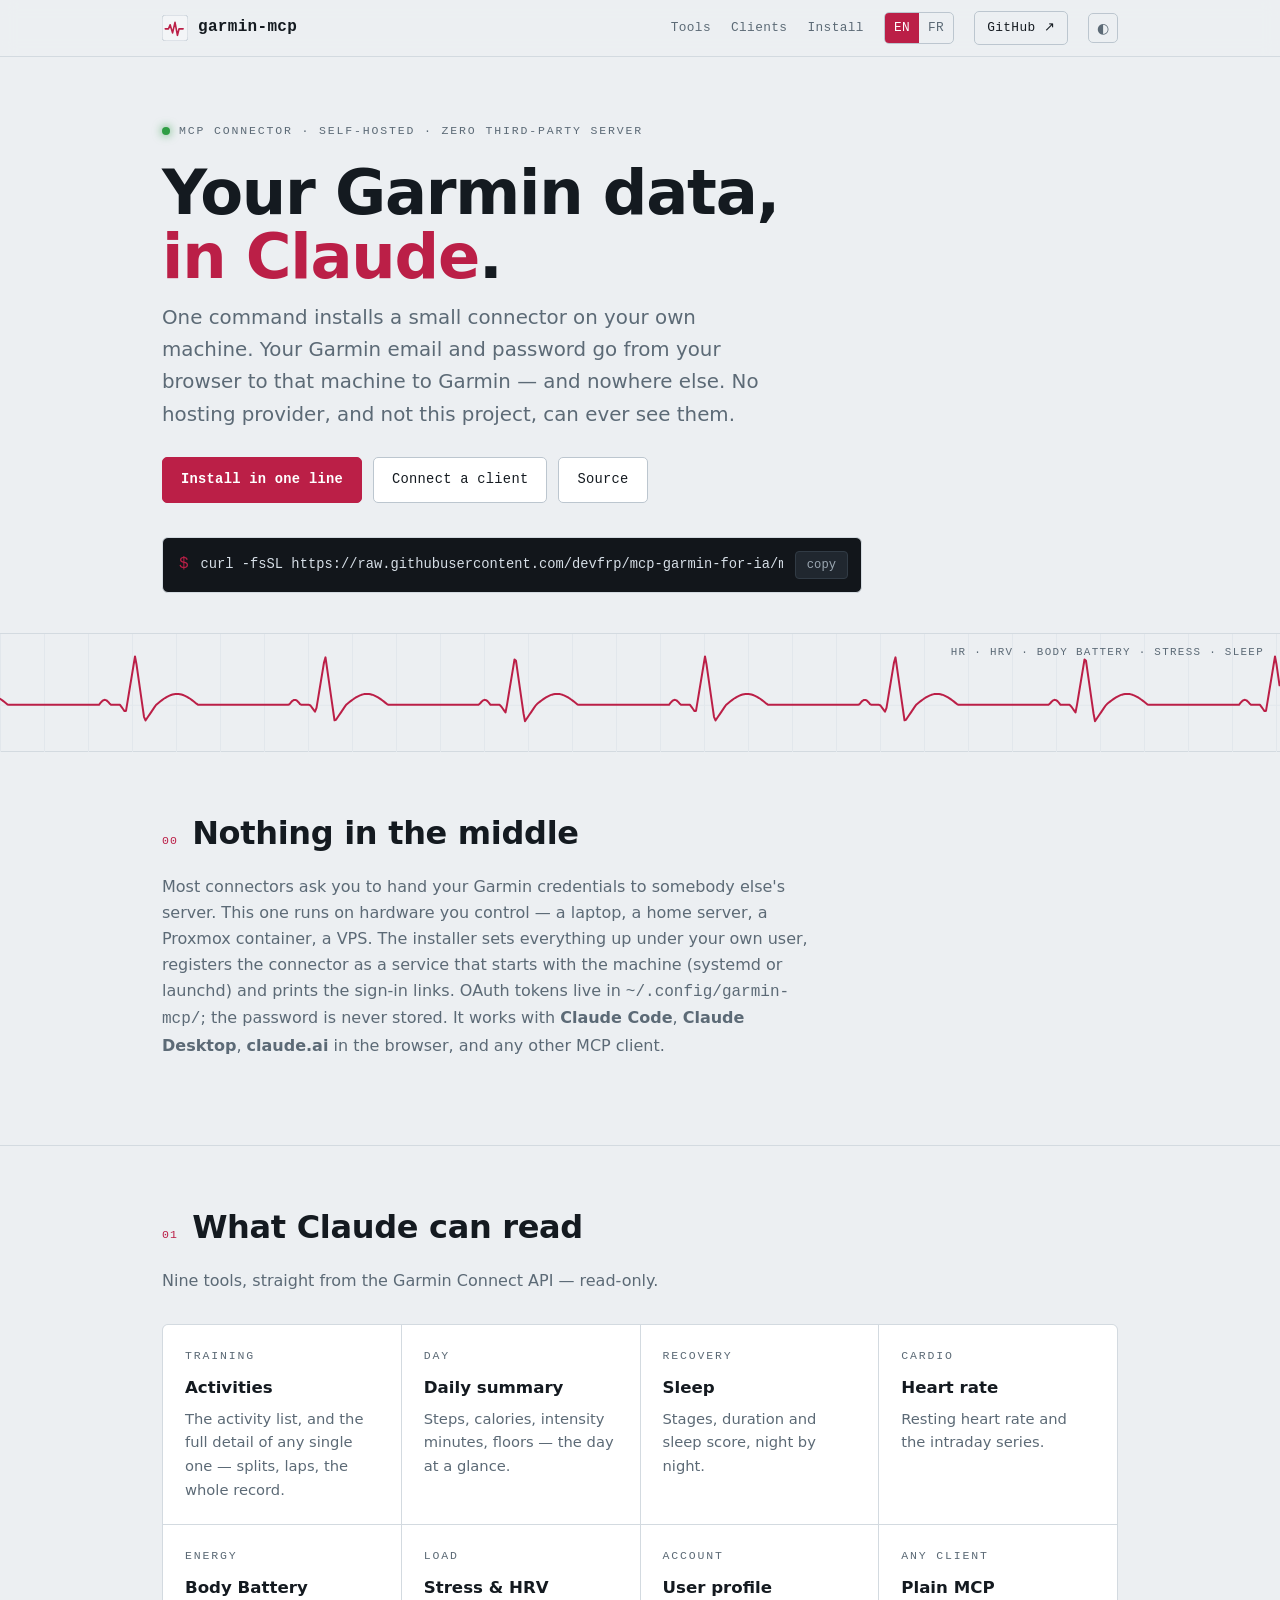
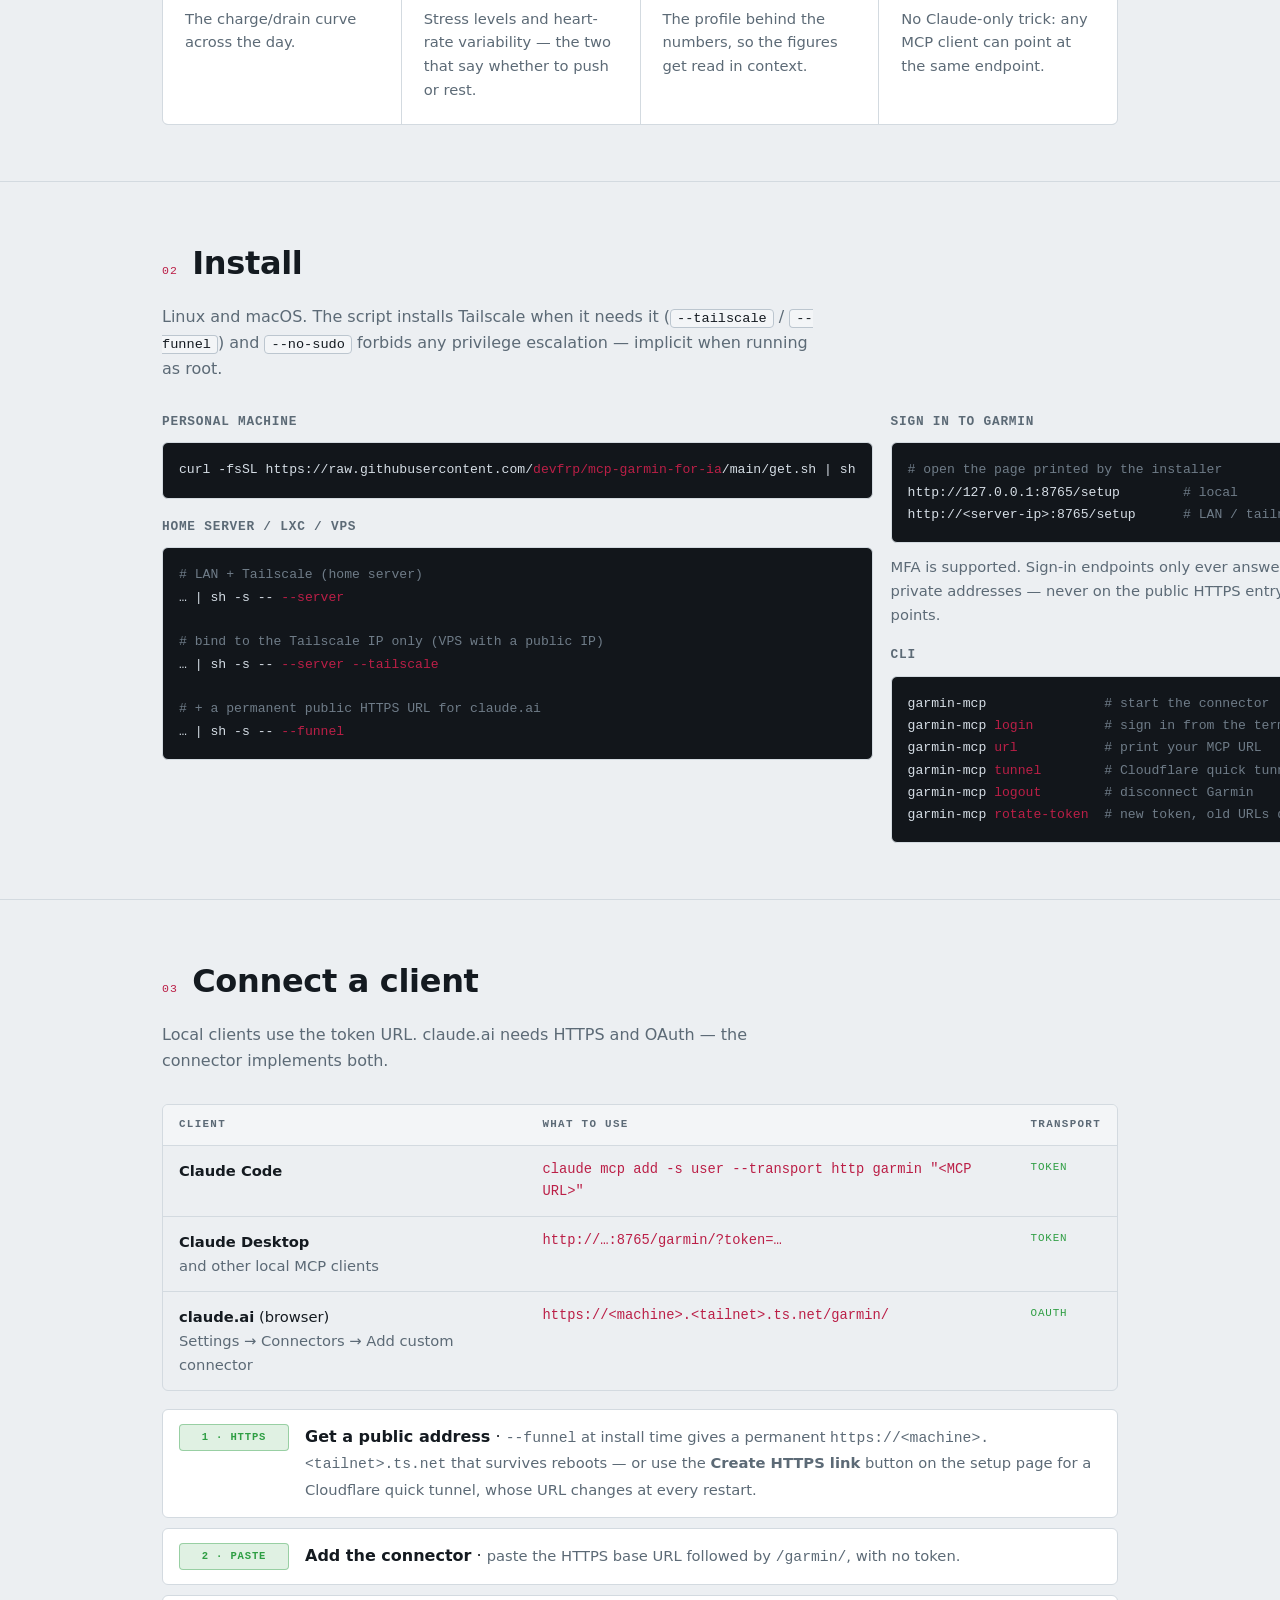
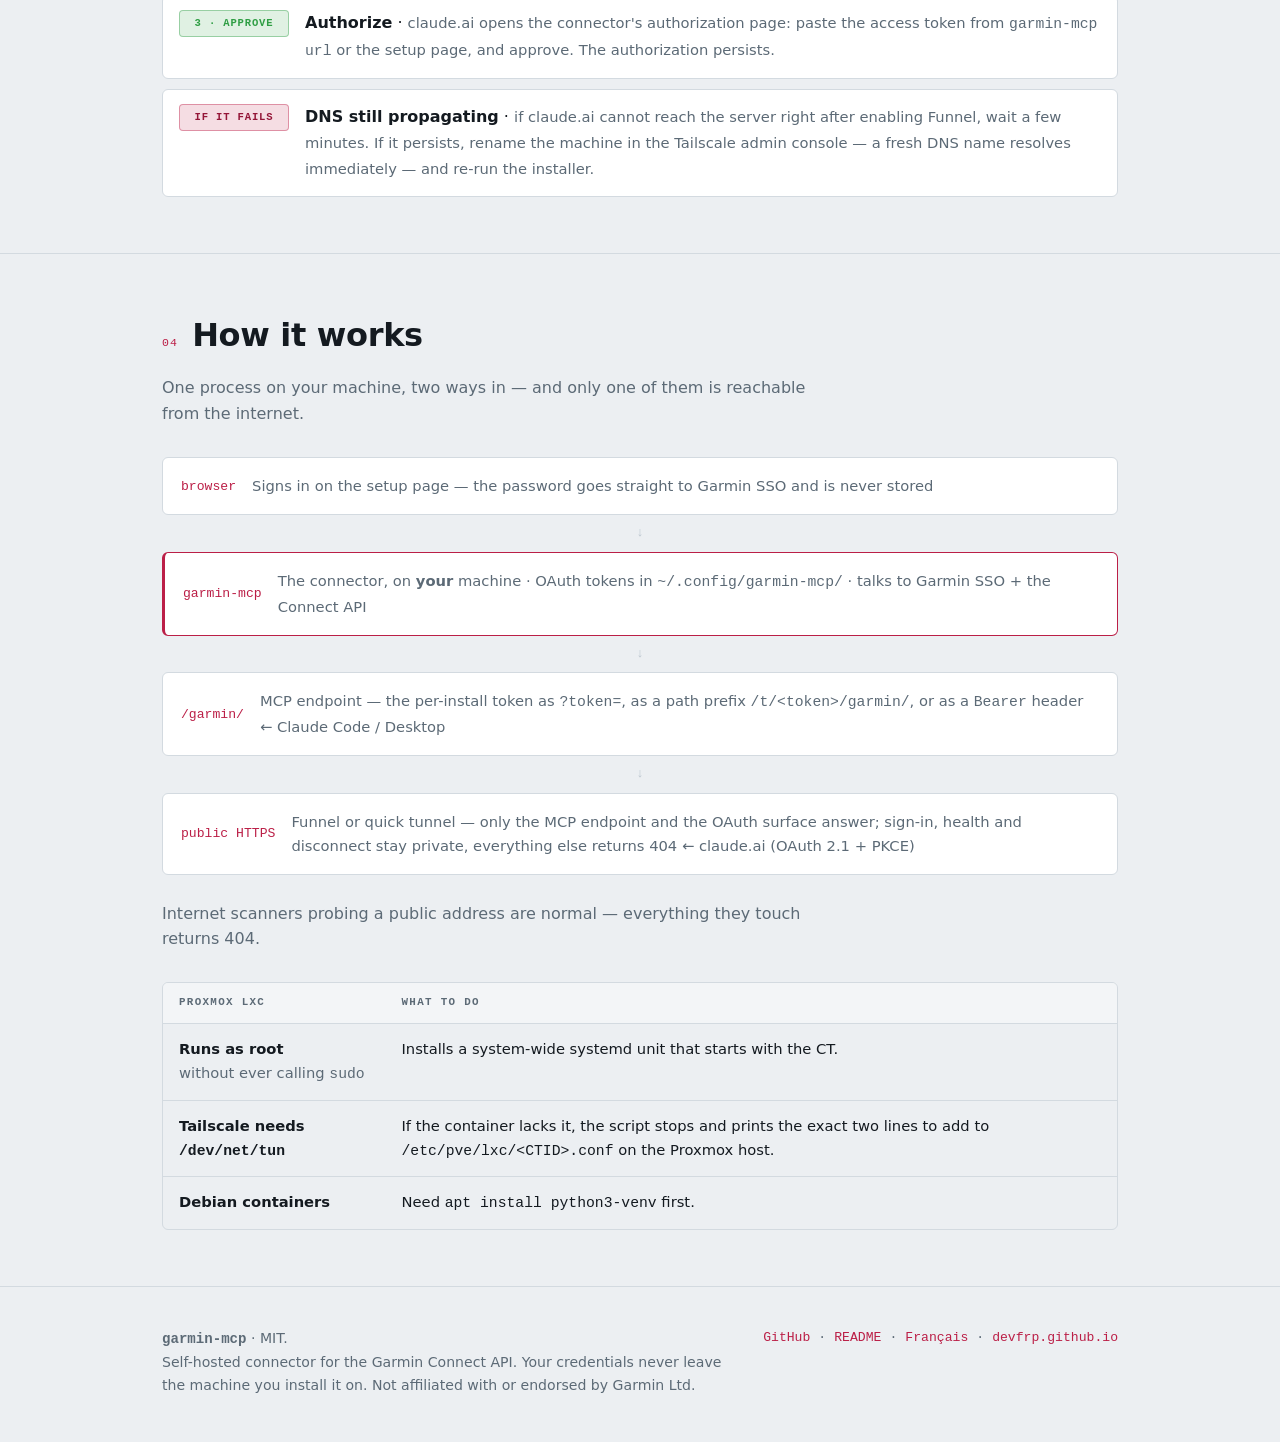
==== docs/index.html @ 296b441e "site: datasheet-style EN + FR site with Pages deployment" ====
<!doctype html>
<html lang="en">
<head>
<meta charset="utf-8">
<meta name="viewport" content="width=device-width, initial-scale=1">
<title>Garmin MCP — link your Garmin account to Claude, self-hosted</title>
<meta name="description" content="A self-hosted MCP connector that links your Garmin account to Claude with zero third-party server. Activities, sleep, heart rate, Body Battery, stress, HRV.">
<meta name="author" content="devfrp">
<meta property="og:title" content="Garmin MCP — your Garmin data in Claude, without a middleman">
<meta property="og:description" content="One command installs a connector on your own machine. Your Garmin credentials never leave it.">
<meta property="og:type" content="website">
<link rel="icon" href="data:image/svg+xml,<svg xmlns='http://www.w3.org/2000/svg' viewBox='0 0 32 32'><rect width='32' height='32' rx='5' fill='%230d1013'/><path d='M3 17 h5 l2-5 3 10 3-13 3 16 2-8 h6' fill='none' stroke='%23f0688c' stroke-width='2' stroke-linejoin='round' stroke-linecap='round'/></svg>">
<style>
  :root{
    /* light: cool datasheet */
    --bg:#eceff2; --panel:#ffffff; --panel2:#f3f5f7; --term:#12161b;
    --line:#d3dae0; --line2:#bcc6cf; --ink:#141a20; --dim:#5c6a76;
    --amber:#bb1f47; --amber-ink:#941638; --lock:#2f9e44;
    --grid:#e2e7ec;
    --mono:"SFMono-Regular",ui-monospace,"JetBrains Mono",Menlo,Consolas,monospace;
    --sans:system-ui,-apple-system,"Segoe UI",Roboto,Helvetica,Arial,sans-serif;
  }
  @media (prefers-color-scheme:dark){
    :root{
      --bg:#0d1013; --panel:#14181d; --panel2:#191f26; --term:#0a0d10;
      --line:#262e37; --line2:#3a4753; --ink:#ccd4da; --dim:#7c8791;
      --amber:#f0688c; --amber-ink:#f58ea8; --lock:#57c96a; --grid:#1a2027;
    }
  }
  :root[data-theme="light"]{
    --bg:#eceff2; --panel:#ffffff; --panel2:#f3f5f7; --term:#12161b;
    --line:#d3dae0; --line2:#bcc6cf; --ink:#141a20; --dim:#5c6a76;
    --amber:#bb1f47; --amber-ink:#941638; --lock:#2f9e44; --grid:#e2e7ec;
  }
  :root[data-theme="dark"]{
    --bg:#0d1013; --panel:#14181d; --panel2:#191f26; --term:#0a0d10;
    --line:#262e37; --line2:#3a4753; --ink:#ccd4da; --dim:#7c8791;
    --amber:#f0688c; --amber-ink:#f58ea8; --lock:#57c96a; --grid:#1a2027;
  }

  *{box-sizing:border-box}
  html{scroll-behavior:smooth}
  @media (prefers-reduced-motion:reduce){html{scroll-behavior:auto}}
  body{margin:0;background:var(--bg);color:var(--ink);font-family:var(--sans);
    line-height:1.62;-webkit-font-smoothing:antialiased;font-size:16px}
  a{color:var(--amber);text-decoration:none}
  a:hover{text-decoration:underline}
  :focus-visible{outline:2px solid var(--amber);outline-offset:2px}
  .wrap{max-width:1000px;margin:0 auto;padding:0 22px}
  .mono{font-family:var(--mono)}
  .lab{font-family:var(--mono);font-size:.72rem;letter-spacing:.16em;text-transform:uppercase;color:var(--dim)}

  .panel{background:var(--panel);border:1px solid var(--line);border-radius:6px}

  /* top bar */
  .bar{position:sticky;top:0;z-index:30;background:color-mix(in srgb,var(--bg) 88%,transparent);
    backdrop-filter:blur(8px);border-bottom:1px solid var(--line)}
  .bar .wrap{display:flex;align-items:center;gap:18px;height:56px}
  .logo{display:flex;align-items:center;gap:10px;font-family:var(--mono);font-weight:600;
    letter-spacing:.02em;color:var(--ink)}
  .logo svg{display:block}
  .bar nav{margin-left:auto;display:flex;gap:20px;align-items:center}
  .bar nav a{font-family:var(--mono);font-size:.8rem;color:var(--dim);letter-spacing:.03em}
  .bar nav a:hover{color:var(--ink);text-decoration:none}
  .bar .gh{border:1px solid var(--line2);padding:6px 12px;border-radius:5px;color:var(--ink)}
  .bar .gh:hover{border-color:var(--amber)}
  #themetog{background:none;border:1px solid var(--line2);color:var(--dim);border-radius:5px;
    width:30px;height:30px;cursor:pointer;font-size:.9rem}
  #themetog:hover{color:var(--ink);border-color:var(--amber)}
  .langsel{display:inline-flex;border:1px solid var(--line2);border-radius:5px;overflow:hidden;
    font-family:var(--mono);font-size:.74rem}
  .langsel a{padding:5px 9px;color:var(--dim);letter-spacing:.04em}
  .langsel a:hover{color:var(--ink);text-decoration:none}
  .langsel a.active{background:var(--amber);color:#fff}
  @media (prefers-color-scheme:dark){.langsel a.active{color:#0d1013}}
  :root[data-theme="dark"] .langsel a.active{color:#0d1013}
  :root[data-theme="light"] .langsel a.active{color:#fff}
  @media(max-width:680px){.bar nav a.opt{display:none}}

  /* hero */
  .hero{border-bottom:1px solid var(--line);position:relative}
  .hero .wrap{padding:60px 22px 0}
  .tag{display:inline-flex;align-items:center;gap:9px}
  .tag .led{width:8px;height:8px;border-radius:50%;background:var(--lock);
    box-shadow:0 0 8px 1px color-mix(in srgb,var(--lock) 60%,transparent)}
  h1{font-size:clamp(2.2rem,6.4vw,3.9rem);line-height:1.02;letter-spacing:-.02em;
    margin:18px 0 0;text-wrap:balance;font-weight:800}
  h1 .u{color:var(--amber)}
  .sub{font-size:clamp(1.02rem,2.3vw,1.24rem);color:var(--dim);max-width:620px;margin:14px 0 0}
  .cta{display:flex;flex-wrap:wrap;gap:11px;margin:26px 0 34px}
  .btn{font-family:var(--mono);font-size:.86rem;border-radius:5px;padding:11px 18px;
    border:1px solid var(--line2);color:var(--ink);cursor:pointer;background:var(--panel);
    transition:border-color .12s,transform .12s;letter-spacing:.02em}
  .btn:hover{text-decoration:none;transform:translateY(-1px);border-color:var(--amber)}
  .btn.p{background:var(--amber);color:#fff;border-color:var(--amber);font-weight:600}
  @media (prefers-color-scheme:dark){.btn.p{color:#0d1013}}
  :root[data-theme="dark"] .btn.p{color:#0d1013}
  :root[data-theme="light"] .btn.p{color:#fff}

  /* terminal command */
  .term{background:var(--term);border:1px solid var(--line);border-radius:6px;
    display:flex;align-items:center;gap:12px;padding:13px 13px 13px 16px;max-width:700px}
  .term .p{color:var(--amber);font-family:var(--mono);user-select:none}
  .term code{font-family:var(--mono);color:#d6dee6;font-size:.86rem;flex:1;overflow-x:auto;white-space:nowrap}
  .term button{font-family:var(--mono);background:#20272f;border:1px solid #313b45;color:#9aa6b1;
    border-radius:4px;padding:6px 11px;cursor:pointer;font-size:.76rem;white-space:nowrap}
  .term button:hover{color:#fff;border-color:var(--amber)}

  /* trace */
  .scope{margin-top:40px;border-top:1px solid var(--line);position:relative;height:118px}
  .scope canvas{display:block;width:100%;height:118px}
  .scope .rd{position:absolute;top:10px;right:16px;font-family:var(--mono);font-size:.68rem;
    letter-spacing:.12em;color:var(--dim)}

  /* section scaffold */
  .sec{border-bottom:1px solid var(--line);padding:56px 0}
  .head{display:flex;align-items:baseline;gap:14px;margin-bottom:8px}
  .head .idx{font-family:var(--mono);font-size:.72rem;color:var(--amber);letter-spacing:.1em}
  h2{font-size:clamp(1.45rem,3.6vw,2rem);margin:0;letter-spacing:-.01em;font-weight:750;text-wrap:balance}
  .lede{color:var(--dim);max-width:660px;margin:14px 0 30px}

  /* modules */
  .mods{display:grid;gap:1px;background:var(--line);border:1px solid var(--line);border-radius:6px;
    grid-template-columns:repeat(auto-fit,minmax(230px,1fr));overflow:hidden}
  .mod{background:var(--panel);padding:22px}
  .mod:hover{background:var(--panel2)}
  .mod .lab{margin-bottom:9px}
  .mod h3{margin:0 0 5px;font-size:1.04rem}
  .mod p{margin:0;color:var(--dim);font-size:.92rem}
  .mod h3 code,.mod p code{font-family:var(--mono);font-size:.86em;color:var(--amber-ink)}

  /* register readout */
  .rdout{border:1px solid var(--line);border-radius:6px;overflow:hidden;overflow-x:auto}
  .rdout table{width:100%;border-collapse:collapse;min-width:520px}
  .rdout th{font-family:var(--mono);font-size:.68rem;letter-spacing:.12em;text-transform:uppercase;
    color:var(--dim);text-align:left;padding:11px 16px;background:var(--panel2);border-bottom:1px solid var(--line)}
  .rdout td{padding:13px 16px;border-bottom:1px solid var(--line);vertical-align:top;font-size:.92rem}
  .rdout tr:last-child td{border-bottom:none}
  .rdout tr:hover td{background:var(--panel2)}
  .rdout .v{font-family:var(--mono);color:var(--amber);font-size:.86rem}
  .rdout .s{font-family:var(--mono);font-size:.68rem;letter-spacing:.08em;color:var(--lock)}
  .rdout .s.open{color:var(--dim)}
  .rdout td b{font-weight:650} .rdout td span{color:var(--dim)}

  /* signal flow */
  .flow{display:grid;gap:12px}
  .node{border:1px solid var(--line);border-radius:6px;background:var(--panel);padding:16px 18px;
    display:grid;grid-template-columns:auto 1fr;gap:16px;align-items:center}
  .node .n{font-family:var(--mono);font-size:.82rem;color:var(--amber);white-space:nowrap}
  .node .d{color:var(--dim);font-size:.92rem}
  .node.hw{border-color:var(--amber);border-left-width:3px}
  .flow .arrow{font-family:var(--mono);color:var(--line2);text-align:center;font-size:.8rem;line-height:1}

  /* install cols */
  .cols{display:grid;gap:18px;grid-template-columns:1fr 1fr}
  @media(max-width:680px){.cols{grid-template-columns:1fr}}
  pre.blk{background:var(--term);border:1px solid var(--line);border-radius:6px;padding:16px;
    overflow-x:auto;font-family:var(--mono);font-size:.82rem;color:#d6dee6;line-height:1.7;margin:0}
  pre.blk .c{color:#6f7c88} pre.blk .f{color:var(--amber)}
  .cols h3{font-family:var(--mono);font-size:.8rem;letter-spacing:.06em;color:var(--dim);
    text-transform:uppercase;margin:0 0 10px}

  /* steps */
  .steps{list-style:none;padding:0;margin:0;display:grid;gap:10px}
  .steps li{display:grid;grid-template-columns:110px 1fr;gap:16px;align-items:start;
    border:1px solid var(--line);border-radius:6px;padding:14px 16px;background:var(--panel)}
  .chip{font-family:var(--mono);font-size:.66rem;letter-spacing:.08em;padding:4px 8px;border-radius:4px;
    text-align:center;font-weight:600;align-self:start}
  .c-done{background:color-mix(in srgb,var(--lock) 15%,transparent);color:var(--lock);
    border:1px solid color-mix(in srgb,var(--lock) 40%,transparent)}
  .c-part{background:color-mix(in srgb,var(--amber) 15%,transparent);color:var(--amber-ink);
    border:1px solid color-mix(in srgb,var(--amber) 40%,transparent)}
  .c-card{background:var(--panel2);color:var(--dim);border:1px solid var(--line2)}
  .steps b{font-weight:650} .steps .d{color:var(--dim);font-size:.92rem}
  @media(max-width:560px){.steps li{grid-template-columns:1fr}}

  footer{padding:40px 0 64px;color:var(--dim);font-size:.88rem}
  footer .wrap{display:flex;flex-wrap:wrap;gap:20px;justify-content:space-between;align-items:flex-start}
  footer .disc{max-width:560px}
  footer .links{font-family:var(--mono);font-size:.82rem;display:flex;gap:8px;flex-wrap:wrap}
  .kbd{font-family:var(--mono);background:var(--panel2);border:1px solid var(--line2);
    padding:1px 6px;border-radius:4px;font-size:.85em;color:var(--ink)}
</style>
</head>
<body>

<header class="bar"><div class="wrap">
  <a class="logo" href="#top">
    <svg width="26" height="26" viewBox="0 0 32 32" aria-hidden="true"><rect width="32" height="32" rx="5" fill="var(--panel2)" stroke="var(--line2)"/><path d="M4 17 h4 l2-5 3 10 3-13 3 16 2-8 h5" fill="none" stroke="var(--amber)" stroke-width="2" stroke-linejoin="round" stroke-linecap="round"/></svg>
    garmin-mcp
  </a>
  <nav>
    <a class="opt" href="#tools">Tools</a>
    <a class="opt" href="#clients">Clients</a>
    <a href="#install">Install</a>
    <span class="langsel" role="group" aria-label="Language">
      <a href="index.html" class="active" aria-current="page">EN</a>
      <a href="fr.html">FR</a>
    </span>
    <a class="gh" href="https://github.com/devfrp/mcp-garmin-for-ia">GitHub&nbsp;↗</a>
    <button id="themetog" title="Toggle theme" aria-label="Toggle light/dark theme">◐</button>
  </nav>
</div></header>

<main id="top">
<section class="hero">
  <div class="wrap">
    <span class="tag"><span class="led"></span><span class="lab">MCP connector · self-hosted · zero third-party server</span></span>
    <h1>Your Garmin data,<br><span class="u">in Claude</span>.</h1>
    <p class="sub">One command installs a small connector on your own machine. Your Garmin email
    and password go from your browser to that machine to Garmin — and nowhere else. No hosting
    provider, and not this project, can ever see them.</p>
    <div class="cta">
      <a class="btn p" href="#install">Install in one line</a>
      <a class="btn" href="#clients">Connect a client</a>
      <a class="btn" href="https://github.com/devfrp/mcp-garmin-for-ia">Source</a>
    </div>
    <div class="term">
      <span class="p">$</span>
      <code id="cmd">curl -fsSL https://raw.githubusercontent.com/devfrp/mcp-garmin-for-ia/main/get.sh | sh</code>
      <button id="cpb" onclick="cp()">copy</button>
    </div>
  </div>
  <div class="scope" aria-hidden="true">
    <span class="rd">HR · HRV · BODY BATTERY · STRESS · SLEEP</span>
    <canvas id="scope"></canvas>
  </div>
</section>

<section class="sec" id="about"><div class="wrap">
  <div class="head"><span class="idx">00</span><h2>Nothing in the middle</h2></div>
  <p class="lede">Most connectors ask you to hand your Garmin credentials to somebody else's
  server. This one runs on hardware you control — a laptop, a home server, a Proxmox container,
  a VPS. The installer sets everything up under your own user, registers the connector as a
  service that starts with the machine (systemd or launchd) and prints the sign-in links.
  OAuth tokens live in <code class="mono">~/.config/garmin-mcp/</code>; the password is never
  stored. It works with <b>Claude Code</b>, <b>Claude Desktop</b>, <b>claude.ai</b> in the browser,
  and any other MCP client.</p>
</div></section>

<section class="sec" id="tools"><div class="wrap">
  <div class="head"><span class="idx">01</span><h2>What Claude can read</h2></div>
  <p class="lede">Nine tools, straight from the Garmin Connect API — read-only.</p>
  <div class="mods">
    <div class="mod"><div class="lab">Training</div><h3>Activities</h3>
      <p>The activity list, and the full detail of any single one — splits, laps, the whole record.</p></div>
    <div class="mod"><div class="lab">Day</div><h3>Daily summary</h3>
      <p>Steps, calories, intensity minutes, floors — the day at a glance.</p></div>
    <div class="mod"><div class="lab">Recovery</div><h3>Sleep</h3>
      <p>Stages, duration and sleep score, night by night.</p></div>
    <div class="mod"><div class="lab">Cardio</div><h3>Heart rate</h3>
      <p>Resting heart rate and the intraday series.</p></div>
    <div class="mod"><div class="lab">Energy</div><h3>Body Battery</h3>
      <p>The charge/drain curve across the day.</p></div>
    <div class="mod"><div class="lab">Load</div><h3>Stress &amp; HRV</h3>
      <p>Stress levels and heart-rate variability — the two that say whether to push or rest.</p></div>
    <div class="mod"><div class="lab">Account</div><h3>User profile</h3>
      <p>The profile behind the numbers, so the figures get read in context.</p></div>
    <div class="mod"><div class="lab">Any client</div><h3>Plain MCP</h3>
      <p>No Claude-only trick: any MCP client can point at the same endpoint.</p></div>
  </div>
</div></section>

<section class="sec" id="install"><div class="wrap">
  <div class="head"><span class="idx">02</span><h2>Install</h2></div>
  <p class="lede">Linux and macOS. The script installs Tailscale when it needs it
  (<span class="kbd">--tailscale</span> / <span class="kbd">--funnel</span>) and
  <span class="kbd">--no-sudo</span> forbids any privilege escalation — implicit when running
  as root.</p>
  <div class="cols">
    <div>
      <h3>Personal machine</h3>
      <pre class="blk">curl -fsSL https://raw.githubusercontent.com/<span class="f">devfrp/mcp-garmin-for-ia</span>/main/get.sh | sh</pre>
      <h3 style="margin-top:18px">Home server / LXC / VPS</h3>
      <pre class="blk"><span class="c"># LAN + Tailscale (home server)</span>
… | sh -s -- <span class="f">--server</span>

<span class="c"># bind to the Tailscale IP only (VPS with a public IP)</span>
… | sh -s -- <span class="f">--server --tailscale</span>

<span class="c"># + a permanent public HTTPS URL for claude.ai</span>
… | sh -s -- <span class="f">--funnel</span></pre>
    </div>
    <div>
      <h3>Sign in to Garmin</h3>
      <pre class="blk"><span class="c"># open the page printed by the installer</span>
http://127.0.0.1:8765/setup        <span class="c"># local</span>
http://&lt;server-ip&gt;:8765/setup      <span class="c"># LAN / tailnet</span></pre>
      <p class="lede" style="margin:12px 0 0;font-size:.92rem">MFA is supported. Sign-in endpoints
      only ever answer on private addresses — never on the public HTTPS entry points.</p>
      <h3 style="margin-top:18px">CLI</h3>
      <pre class="blk">garmin-mcp               <span class="c"># start the connector</span>
garmin-mcp <span class="f">login</span>         <span class="c"># sign in from the terminal</span>
garmin-mcp <span class="f">url</span>           <span class="c"># print your MCP URL</span>
garmin-mcp <span class="f">tunnel</span>        <span class="c"># Cloudflare quick tunnel</span>
garmin-mcp <span class="f">logout</span>        <span class="c"># disconnect Garmin</span>
garmin-mcp <span class="f">rotate-token</span>  <span class="c"># new token, old URLs die</span></pre>
    </div>
  </div>
</div></section>

<section class="sec" id="clients"><div class="wrap">
  <div class="head"><span class="idx">03</span><h2>Connect a client</h2></div>
  <p class="lede">Local clients use the token URL. claude.ai needs HTTPS and OAuth — the
  connector implements both.</p>
  <div class="rdout"><table>
    <thead><tr><th>Client</th><th>What to use</th><th>Transport</th></tr></thead>
    <tbody>
      <tr><td><b>Claude Code</b></td><td class="v">claude mcp add -s user --transport http garmin "&lt;MCP URL&gt;"</td><td class="s">TOKEN</td></tr>
      <tr><td><b>Claude Desktop</b><br><span>and other local MCP clients</span></td><td class="v">http://…:8765/garmin/?token=…</td><td class="s">TOKEN</td></tr>
      <tr><td><b>claude.ai</b> (browser)<br><span>Settings → Connectors → Add custom connector</span></td><td class="v">https://&lt;machine&gt;.&lt;tailnet&gt;.ts.net/garmin/</td><td class="s">OAUTH</td></tr>
    </tbody>
  </table></div>
  <ul class="steps" style="margin-top:18px">
    <li><span class="chip c-done">1 · HTTPS</span><div><b>Get a public address</b> · <span class="d"><code class="mono">--funnel</code> at install time gives a permanent <code class="mono">https://&lt;machine&gt;.&lt;tailnet&gt;.ts.net</code> that survives reboots — or use the <b>Create HTTPS link</b> button on the setup page for a Cloudflare quick tunnel, whose URL changes at every restart.</span></div></li>
    <li><span class="chip c-done">2 · PASTE</span><div><b>Add the connector</b> · <span class="d">paste the HTTPS base URL followed by <code class="mono">/garmin/</code>, with no token.</span></div></li>
    <li><span class="chip c-done">3 · APPROVE</span><div><b>Authorize</b> · <span class="d">claude.ai opens the connector's authorization page: paste the access token from <code class="mono">garmin-mcp url</code> or the setup page, and approve. The authorization persists.</span></div></li>
    <li><span class="chip c-part">IF IT FAILS</span><div><b>DNS still propagating</b> · <span class="d">if claude.ai cannot reach the server right after enabling Funnel, wait a few minutes. If it persists, rename the machine in the Tailscale admin console — a fresh DNS name resolves immediately — and re-run the installer.</span></div></li>
  </ul>
</div></section>

<section class="sec" id="how"><div class="wrap">
  <div class="head"><span class="idx">04</span><h2>How it works</h2></div>
  <p class="lede">One process on your machine, two ways in — and only one of them is reachable
  from the internet.</p>
  <div class="flow">
    <div class="node"><span class="n">browser</span><span class="d">Signs in on the setup page — the password goes straight to Garmin SSO and is never stored</span></div>
    <div class="arrow">↓</div>
    <div class="node hw"><span class="n">garmin-mcp</span><span class="d">The connector, on <b>your</b> machine · OAuth tokens in <code class="mono">~/.config/garmin-mcp/</code> · talks to Garmin SSO + the Connect API</span></div>
    <div class="arrow">↓</div>
    <div class="node"><span class="n">/garmin/</span><span class="d">MCP endpoint — the per-install token as <code class="mono">?token=</code>, as a path prefix <code class="mono">/t/&lt;token&gt;/garmin/</code>, or as a <code class="mono">Bearer</code> header ← Claude Code / Desktop</span></div>
    <div class="arrow">↓</div>
    <div class="node"><span class="n">public HTTPS</span><span class="d">Funnel or quick tunnel — only the MCP endpoint and the OAuth surface answer; sign-in, health and disconnect stay private, everything else returns 404 ← claude.ai (OAuth 2.1 + PKCE)</span></div>
  </div>
  <p class="lede" style="margin-top:26px">Internet scanners probing a public address are normal —
  everything they touch returns 404.</p>
  <div class="rdout" style="margin-top:8px"><table>
    <thead><tr><th>Proxmox LXC</th><th>What to do</th></tr></thead>
    <tbody>
      <tr><td><b>Runs as root</b><br><span>without ever calling <code class="mono">sudo</code></span></td><td>Installs a system-wide systemd unit that starts with the CT.</td></tr>
      <tr><td><b>Tailscale needs <code class="mono">/dev/net/tun</code></b></td><td>If the container lacks it, the script stops and prints the exact two lines to add to <code class="mono">/etc/pve/lxc/&lt;CTID&gt;.conf</code> on the Proxmox host.</td></tr>
      <tr><td><b>Debian containers</b></td><td>Need <code class="mono">apt install python3-venv</code> first.</td></tr>
    </tbody>
  </table></div>
</div></section>
</main>

<footer><div class="wrap">
  <div class="disc"><b class="mono">garmin-mcp</b> · MIT.<br>
    Self-hosted connector for the Garmin Connect API. Your credentials never leave the machine
    you install it on. Not affiliated with or endorsed by Garmin&nbsp;Ltd.</div>
  <div class="links">
    <a href="https://github.com/devfrp/mcp-garmin-for-ia">GitHub</a><span>·</span>
    <a href="https://github.com/devfrp/mcp-garmin-for-ia/blob/main/README.md">README</a><span>·</span>
    <a href="fr.html">Français</a><span>·</span>
    <a href="https://devfrp.github.io">devfrp.github.io</a>
  </div>
</div></footer>

<script>
(function(){
  // theme (persisted)
  var root=document.documentElement, tog=document.getElementById('themetog');
  var saved=null; try{saved=localStorage.getItem('garmin-theme');}catch(e){}
  if(saved==='dark'||saved==='light') root.setAttribute('data-theme',saved);
  function cur(){var t=root.getAttribute('data-theme');
    if(t) return t;
    return matchMedia('(prefers-color-scheme:dark)').matches?'dark':'light';}
  tog.addEventListener('click',function(){
    var n=cur()==='dark'?'light':'dark';
    root.setAttribute('data-theme',n);
    try{localStorage.setItem('garmin-theme',n);}catch(e){}
    draw(true);
  });

  // copy
  window.cp=function(){var b=document.getElementById('cpb');
    navigator.clipboard.writeText(document.getElementById('cmd').textContent).then(function(){
      b.textContent='copied ✓'; setTimeout(function(){b.textContent='copy';},1500);});};

  // heart-rate trace
  var cv=document.getElementById('scope'), ctx=cv.getContext('2d'), t=0, raf=null;
  var reduce=matchMedia('(prefers-reduced-motion:reduce)').matches;
  function accent(){return getComputedStyle(root).getPropertyValue('--amber').trim()||'#f0688c';}
  function grid(){return getComputedStyle(root).getPropertyValue('--grid').trim()||'#1a2027';}
  function size(){var d=Math.min(devicePixelRatio||1,2);
    cv.width=cv.clientWidth*d; cv.height=cv.clientHeight*d; ctx.setTransform(d,0,0,d,0,0);}
  // one beat, normalised over [0,1] → offset from the baseline
  function beat(u){
    if(u<0.06) return -0.10*Math.sin(u/0.06*Math.PI);        // P
    if(u<0.11) return 0;
    if(u<0.14) return 0.16*((u-0.11)/0.03);                  // Q
    if(u<0.19) return 0.16-1.16*((u-0.14)/0.05);             // R
    if(u<0.24) return -1.00+1.34*((u-0.19)/0.05);            // S
    if(u<0.30) return 0.34-0.34*((u-0.24)/0.06);
    if(u<0.52) return -0.22*Math.sin((u-0.30)/0.22*Math.PI); // T
    return 0;
  }
  function draw(once){
    var w=cv.clientWidth,h=cv.clientHeight, base=h*0.60, amp=h*0.42;
    ctx.clearRect(0,0,w,h);
    ctx.strokeStyle=grid(); ctx.lineWidth=1;
    for(var x=0;x<w;x+=44){ctx.beginPath();ctx.moveTo(x+.5,0);ctx.lineTo(x+.5,h);ctx.stroke();}
    ctx.beginPath();ctx.moveTo(0,base+.5);ctx.lineTo(w,base+.5);ctx.stroke();
    ctx.strokeStyle=accent(); ctx.lineWidth=2; ctx.lineJoin='round'; ctx.lineCap='round';
    ctx.beginPath();
    var period=190; // px per beat
    for(var i=0;i<=w;i+=1.5){
      var u=(((i+t)%period)+period)%period/period;
      var y=base+beat(u)*amp;
      i?ctx.lineTo(i,y):ctx.moveTo(i,y);
    }
    ctx.stroke();
    if(once) return;
    t+=0.9; raf=requestAnimationFrame(function(){draw(false);});
  }
  function start(){size(); if(reduce){draw(true);} else {if(raf)cancelAnimationFrame(raf); draw(false);}}
  addEventListener('resize',start); start();
})();
</script>
</body>
</html>
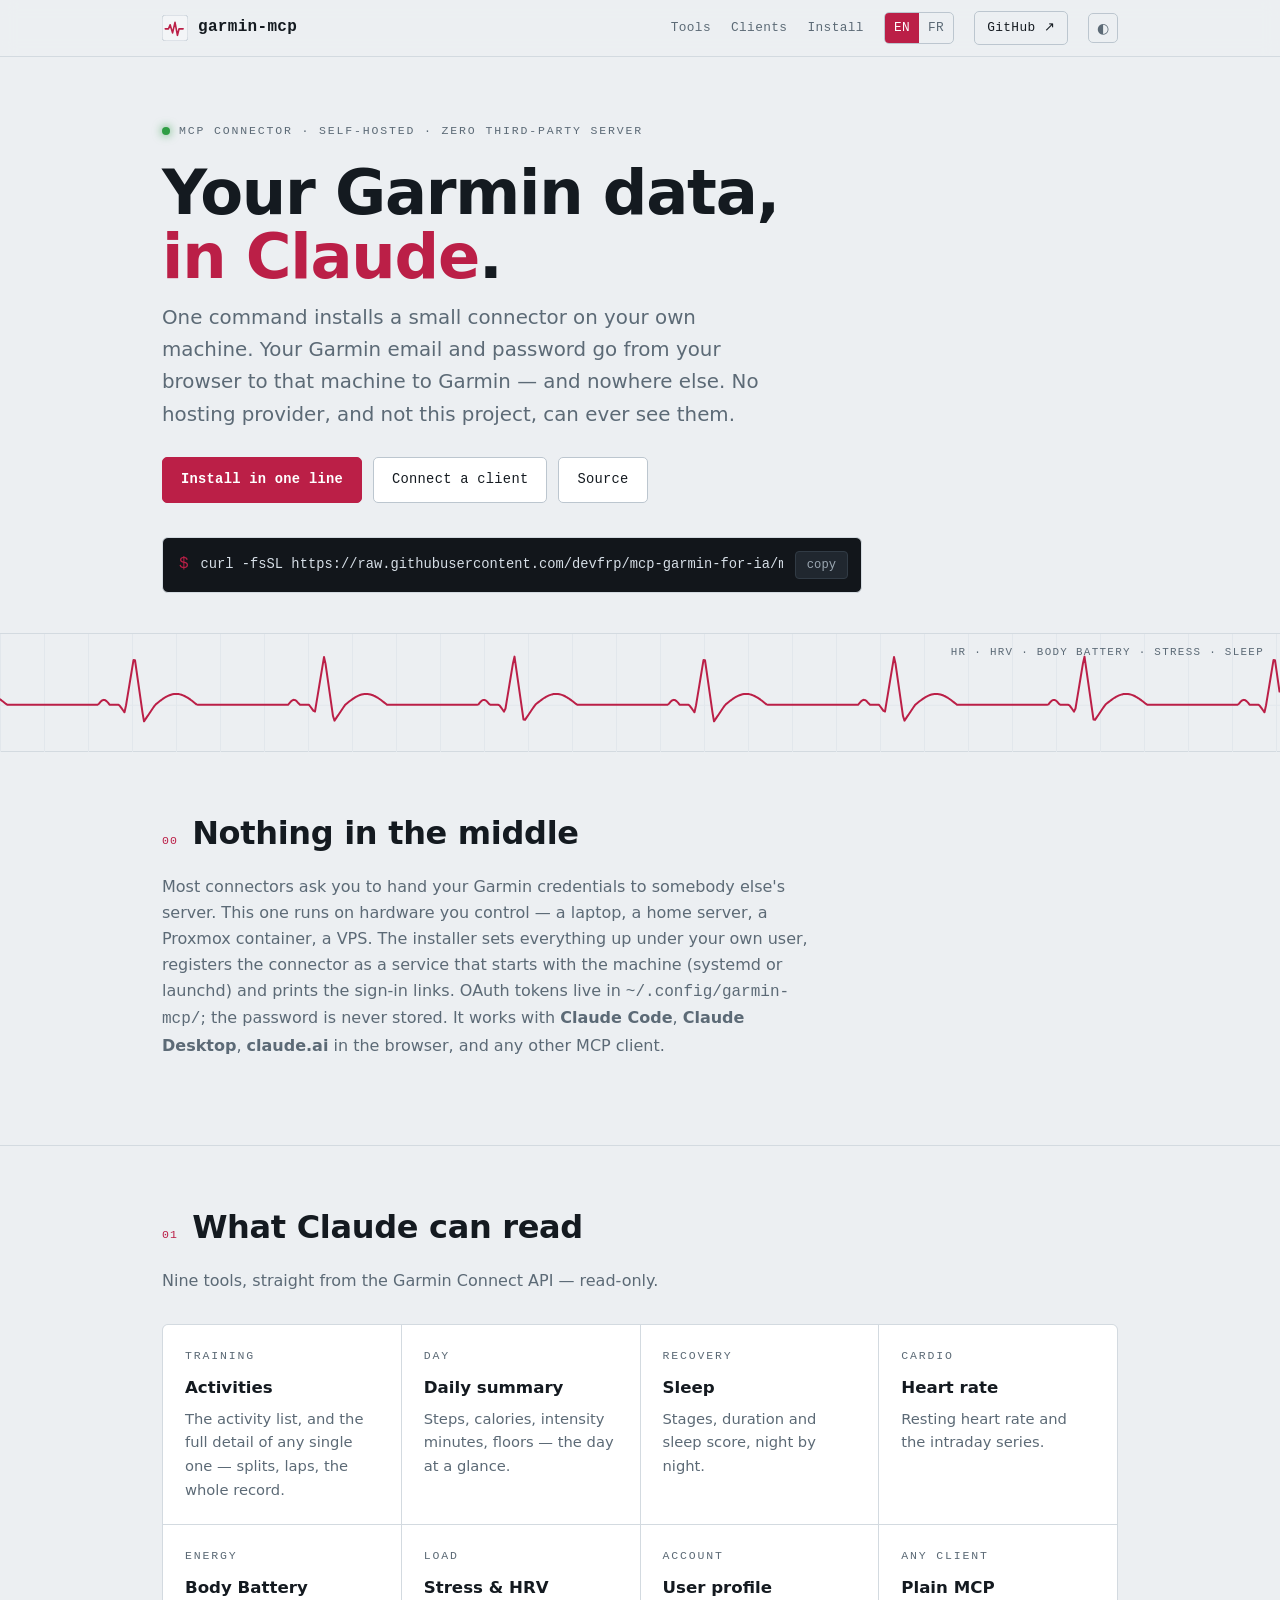
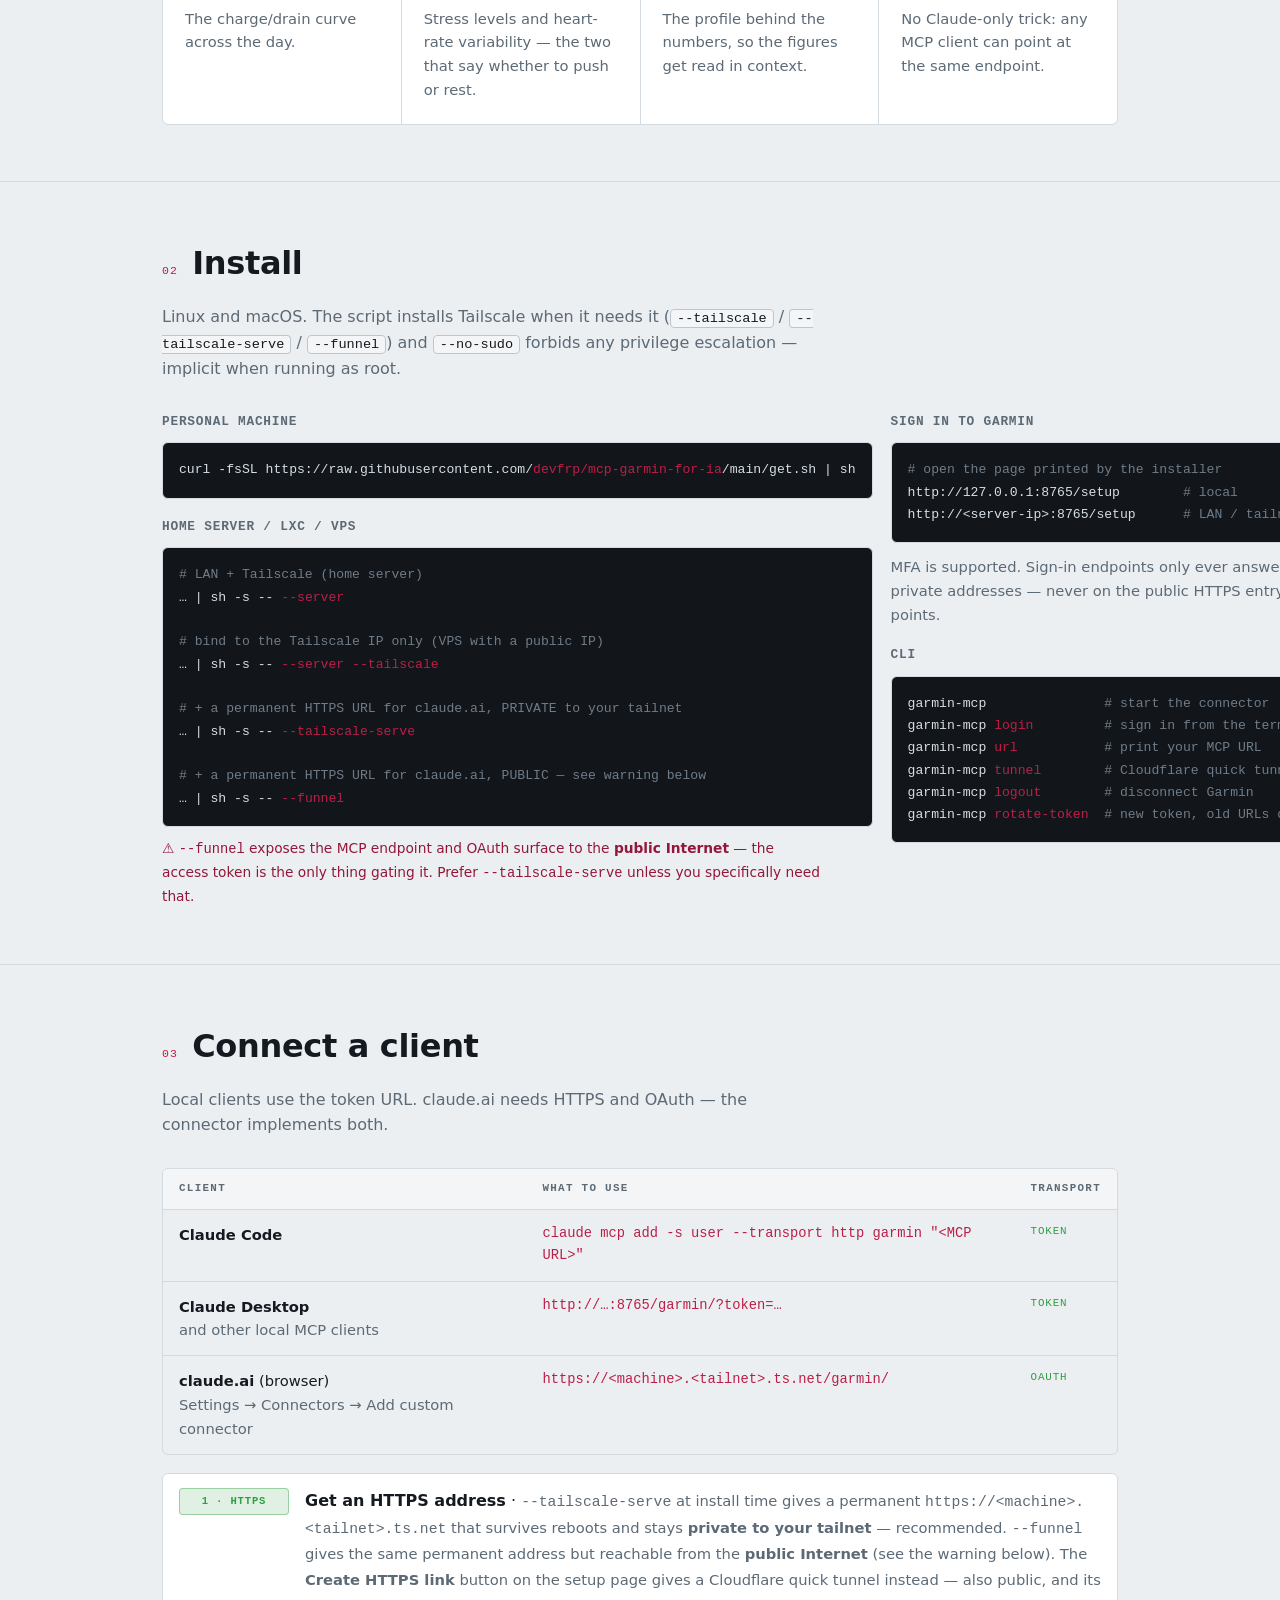
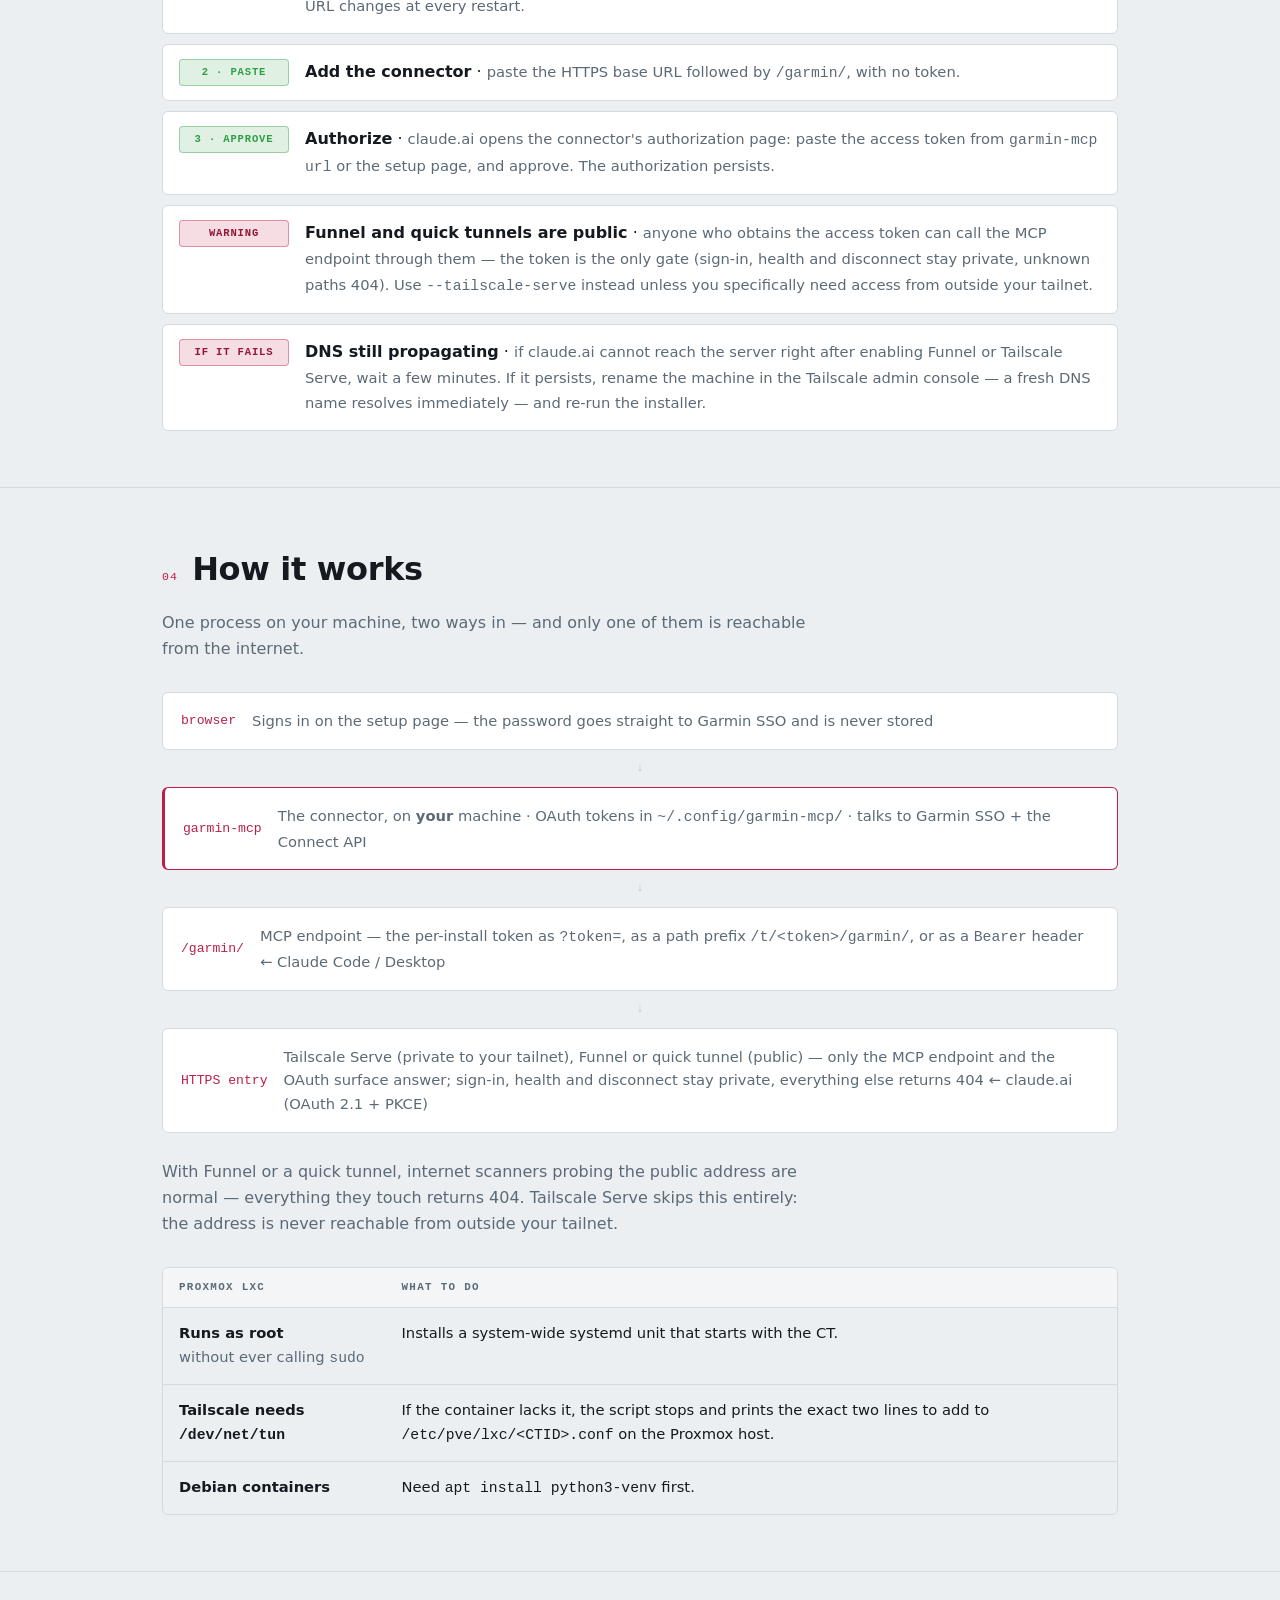
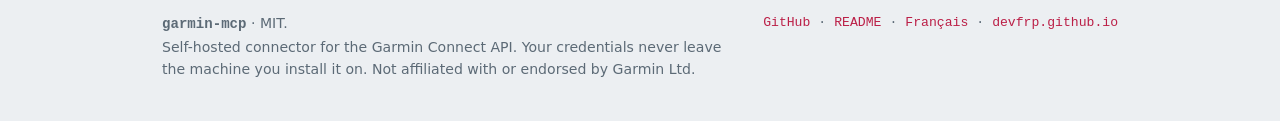
==== commit b11fb5aa: "Add --tailscale-serve (private HTTPS, no public exposure) and warn about Funnel Funnel and the Cloud" ====
--- a/docs/index.html
+++ b/docs/index.html
@@ -264,7 +264,8 @@
 <section class="sec" id="install"><div class="wrap">
   <div class="head"><span class="idx">02</span><h2>Install</h2></div>
   <p class="lede">Linux and macOS. The script installs Tailscale when it needs it
-  (<span class="kbd">--tailscale</span> / <span class="kbd">--funnel</span>) and
+  (<span class="kbd">--tailscale</span> / <span class="kbd">--tailscale-serve</span> /
+  <span class="kbd">--funnel</span>) and
   <span class="kbd">--no-sudo</span> forbids any privilege escalation — implicit when running
   as root.</p>
   <div class="cols">
@@ -278,8 +279,15 @@
 <span class="c"># bind to the Tailscale IP only (VPS with a public IP)</span>
 … | sh -s -- <span class="f">--server --tailscale</span>
 
-<span class="c"># + a permanent public HTTPS URL for claude.ai</span>
+<span class="c"># + a permanent HTTPS URL for claude.ai, PRIVATE to your tailnet</span>
+… | sh -s -- <span class="f">--tailscale-serve</span>
+
+<span class="c"># + a permanent HTTPS URL for claude.ai, PUBLIC — see warning below</span>
 … | sh -s -- <span class="f">--funnel</span></pre>
+      <p class="lede" style="margin:10px 0 0;font-size:.86rem;color:var(--amber-ink)">
+      ⚠️ <code class="mono">--funnel</code> exposes the MCP endpoint and OAuth surface to the
+      <b>public Internet</b> — the access token is the only thing gating it. Prefer
+      <code class="mono">--tailscale-serve</code> unless you specifically need that.</p>
     </div>
     <div>
       <h3>Sign in to Garmin</h3>
@@ -312,10 +320,11 @@
     </tbody>
   </table></div>
   <ul class="steps" style="margin-top:18px">
-    <li><span class="chip c-done">1 · HTTPS</span><div><b>Get a public address</b> · <span class="d"><code class="mono">--funnel</code> at install time gives a permanent <code class="mono">https://&lt;machine&gt;.&lt;tailnet&gt;.ts.net</code> that survives reboots — or use the <b>Create HTTPS link</b> button on the setup page for a Cloudflare quick tunnel, whose URL changes at every restart.</span></div></li>
+    <li><span class="chip c-done">1 · HTTPS</span><div><b>Get an HTTPS address</b> · <span class="d"><code class="mono">--tailscale-serve</code> at install time gives a permanent <code class="mono">https://&lt;machine&gt;.&lt;tailnet&gt;.ts.net</code> that survives reboots and stays <b>private to your tailnet</b> — recommended. <code class="mono">--funnel</code> gives the same permanent address but reachable from the <b>public Internet</b> (see the warning below). The <b>Create HTTPS link</b> button on the setup page gives a Cloudflare quick tunnel instead — also public, and its URL changes at every restart.</span></div></li>
     <li><span class="chip c-done">2 · PASTE</span><div><b>Add the connector</b> · <span class="d">paste the HTTPS base URL followed by <code class="mono">/garmin/</code>, with no token.</span></div></li>
     <li><span class="chip c-done">3 · APPROVE</span><div><b>Authorize</b> · <span class="d">claude.ai opens the connector's authorization page: paste the access token from <code class="mono">garmin-mcp url</code> or the setup page, and approve. The authorization persists.</span></div></li>
-    <li><span class="chip c-part">IF IT FAILS</span><div><b>DNS still propagating</b> · <span class="d">if claude.ai cannot reach the server right after enabling Funnel, wait a few minutes. If it persists, rename the machine in the Tailscale admin console — a fresh DNS name resolves immediately — and re-run the installer.</span></div></li>
+    <li><span class="chip c-part">WARNING</span><div><b>Funnel and quick tunnels are public</b> · <span class="d">anyone who obtains the access token can call the MCP endpoint through them — the token is the only gate (sign-in, health and disconnect stay private, unknown paths 404). Use <code class="mono">--tailscale-serve</code> instead unless you specifically need access from outside your tailnet.</span></div></li>
+    <li><span class="chip c-part">IF IT FAILS</span><div><b>DNS still propagating</b> · <span class="d">if claude.ai cannot reach the server right after enabling Funnel or Tailscale Serve, wait a few minutes. If it persists, rename the machine in the Tailscale admin console — a fresh DNS name resolves immediately — and re-run the installer.</span></div></li>
   </ul>
 </div></section>
 
@@ -330,10 +339,11 @@
     <div class="arrow">↓</div>
     <div class="node"><span class="n">/garmin/</span><span class="d">MCP endpoint — the per-install token as <code class="mono">?token=</code>, as a path prefix <code class="mono">/t/&lt;token&gt;/garmin/</code>, or as a <code class="mono">Bearer</code> header ← Claude Code / Desktop</span></div>
     <div class="arrow">↓</div>
-    <div class="node"><span class="n">public HTTPS</span><span class="d">Funnel or quick tunnel — only the MCP endpoint and the OAuth surface answer; sign-in, health and disconnect stay private, everything else returns 404 ← claude.ai (OAuth 2.1 + PKCE)</span></div>
-  </div>
-  <p class="lede" style="margin-top:26px">Internet scanners probing a public address are normal —
-  everything they touch returns 404.</p>
+    <div class="node"><span class="n">HTTPS entry</span><span class="d">Tailscale Serve (private to your tailnet), Funnel or quick tunnel (public) — only the MCP endpoint and the OAuth surface answer; sign-in, health and disconnect stay private, everything else returns 404 ← claude.ai (OAuth 2.1 + PKCE)</span></div>
+  </div>
+  <p class="lede" style="margin-top:26px">With Funnel or a quick tunnel, internet scanners probing
+  the public address are normal — everything they touch returns 404. Tailscale Serve skips this
+  entirely: the address is never reachable from outside your tailnet.</p>
   <div class="rdout" style="margin-top:8px"><table>
     <thead><tr><th>Proxmox LXC</th><th>What to do</th></tr></thead>
     <tbody>
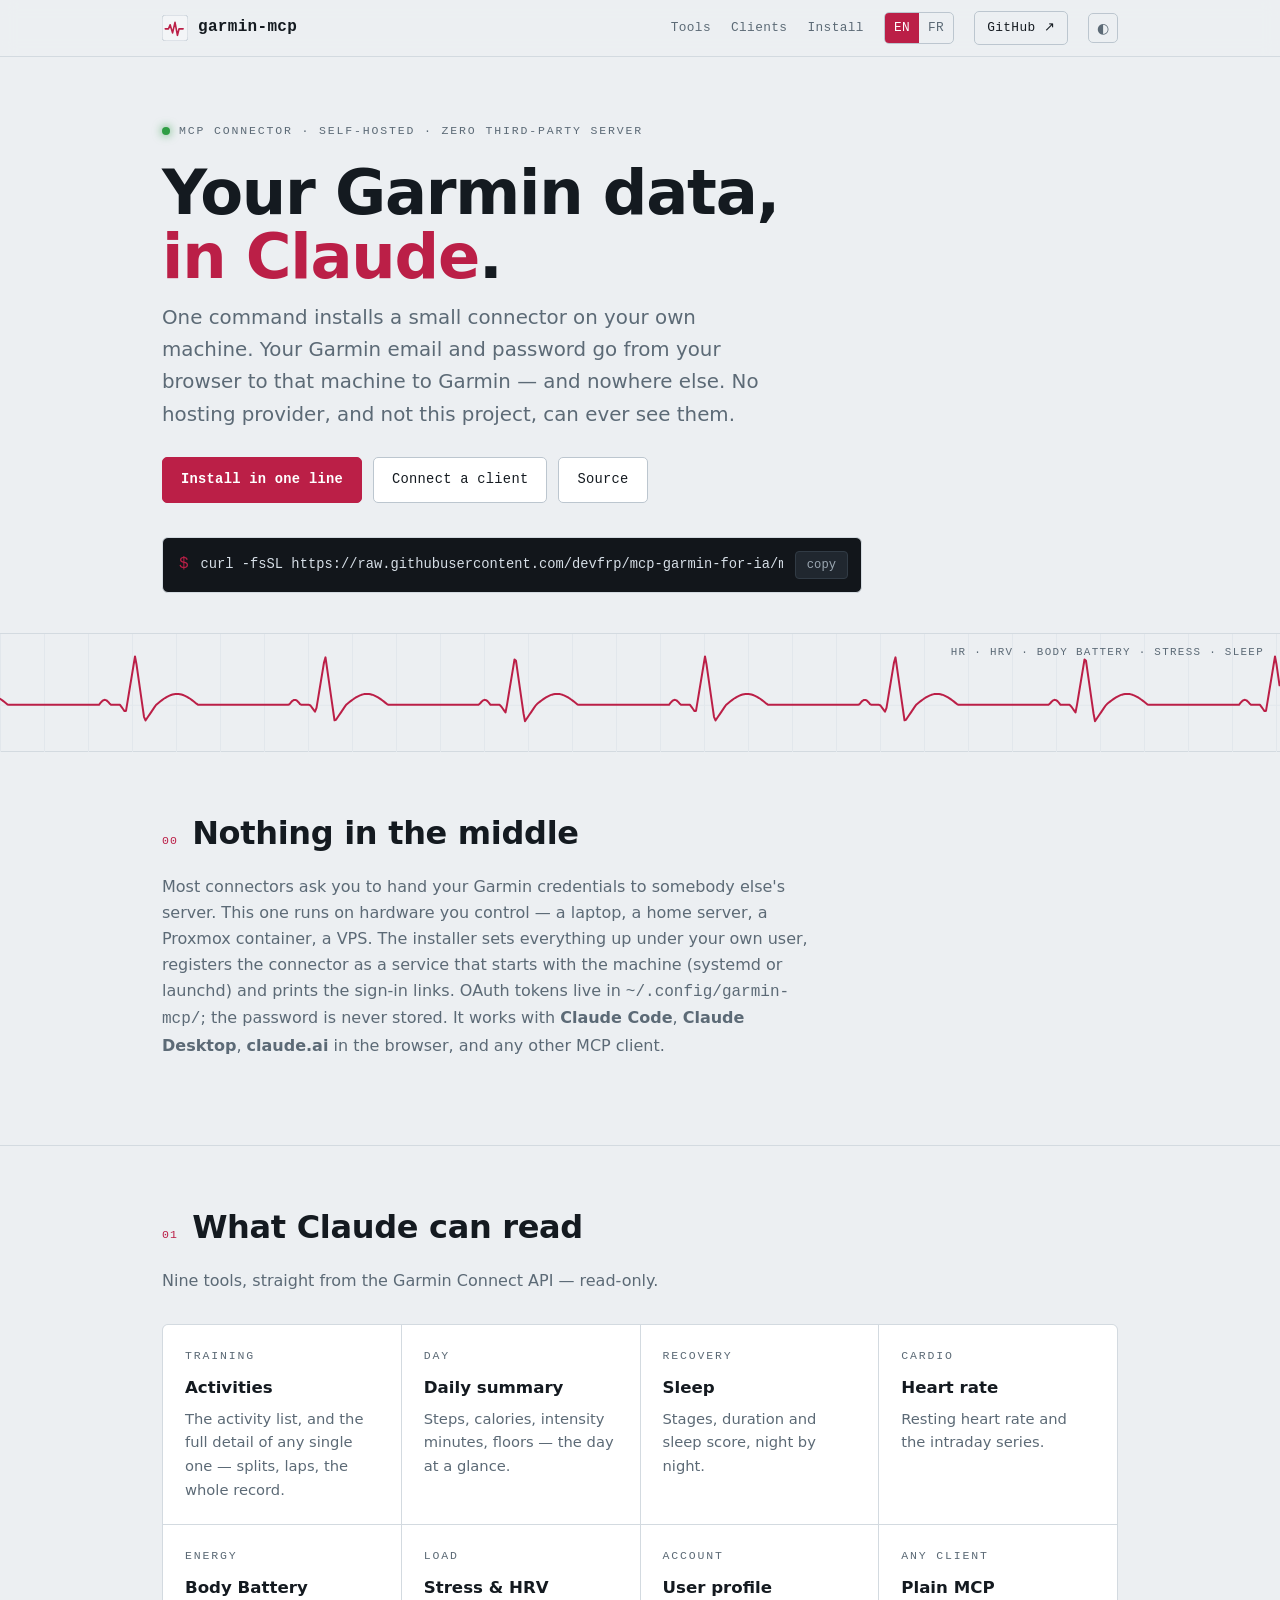
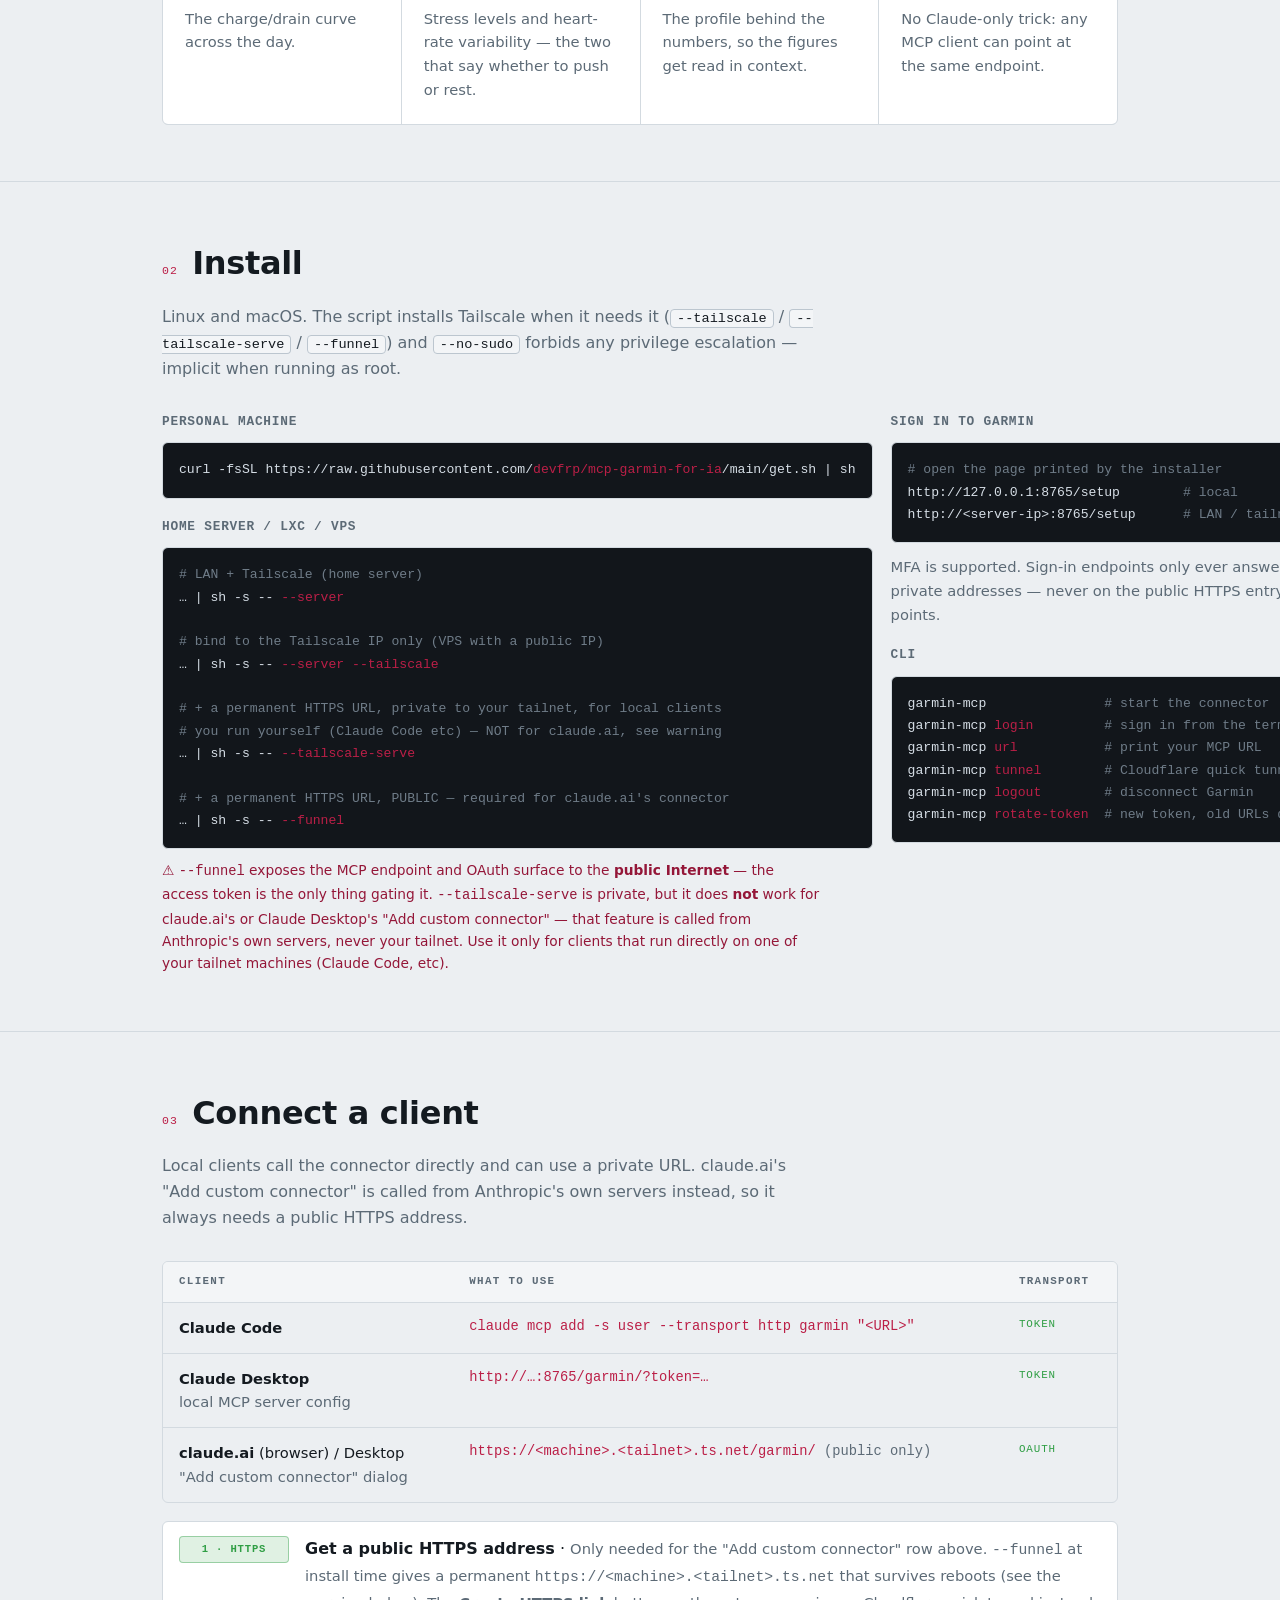
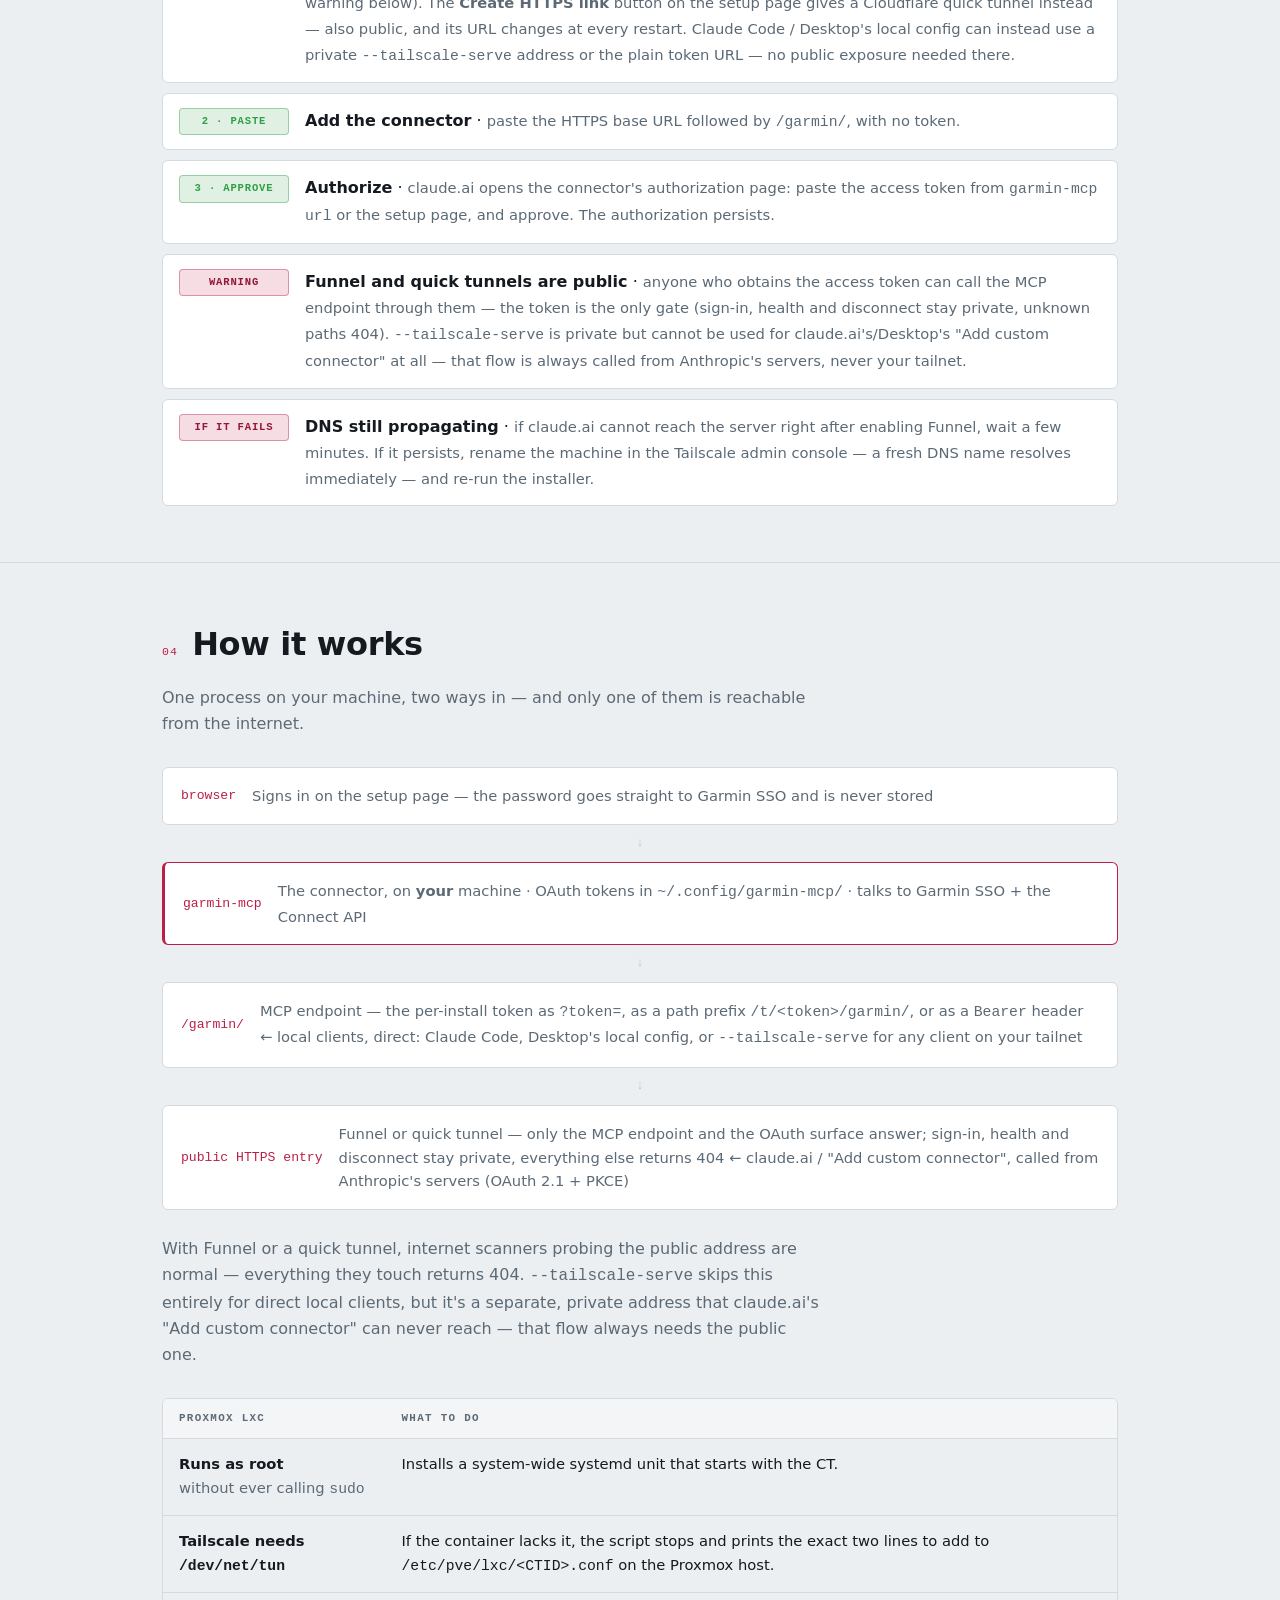
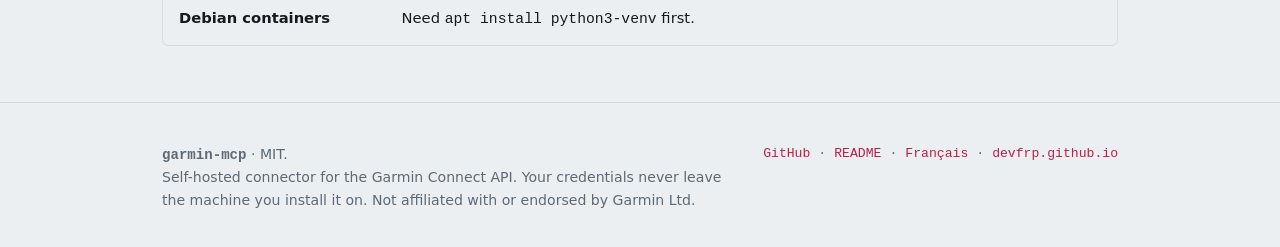
==== commit f35042a2: "Fix docs: --tailscale-serve cannot work with claude.ai's custom connector Verified against a live in" ====
--- a/docs/index.html
+++ b/docs/index.html
@@ -279,15 +279,19 @@
 <span class="c"># bind to the Tailscale IP only (VPS with a public IP)</span>
 … | sh -s -- <span class="f">--server --tailscale</span>
 
-<span class="c"># + a permanent HTTPS URL for claude.ai, PRIVATE to your tailnet</span>
+<span class="c"># + a permanent HTTPS URL, private to your tailnet, for local clients</span>
+<span class="c"># you run yourself (Claude Code etc) — NOT for claude.ai, see warning</span>
 … | sh -s -- <span class="f">--tailscale-serve</span>
 
-<span class="c"># + a permanent HTTPS URL for claude.ai, PUBLIC — see warning below</span>
+<span class="c"># + a permanent HTTPS URL, PUBLIC — required for claude.ai's connector</span>
 … | sh -s -- <span class="f">--funnel</span></pre>
       <p class="lede" style="margin:10px 0 0;font-size:.86rem;color:var(--amber-ink)">
       ⚠️ <code class="mono">--funnel</code> exposes the MCP endpoint and OAuth surface to the
-      <b>public Internet</b> — the access token is the only thing gating it. Prefer
-      <code class="mono">--tailscale-serve</code> unless you specifically need that.</p>
+      <b>public Internet</b> — the access token is the only thing gating it.
+      <code class="mono">--tailscale-serve</code> is private, but it does <b>not</b> work for
+      claude.ai's or Claude Desktop's "Add custom connector" — that feature is called from
+      Anthropic's own servers, never your tailnet. Use it only for clients that run directly on
+      one of your tailnet machines (Claude Code, etc).</p>
     </div>
     <div>
       <h3>Sign in to Garmin</h3>
@@ -309,22 +313,23 @@
 
 <section class="sec" id="clients"><div class="wrap">
   <div class="head"><span class="idx">03</span><h2>Connect a client</h2></div>
-  <p class="lede">Local clients use the token URL. claude.ai needs HTTPS and OAuth — the
-  connector implements both.</p>
+  <p class="lede">Local clients call the connector directly and can use a private URL.
+  claude.ai's "Add custom connector" is called from Anthropic's own servers instead, so it
+  always needs a public HTTPS address.</p>
   <div class="rdout"><table>
     <thead><tr><th>Client</th><th>What to use</th><th>Transport</th></tr></thead>
     <tbody>
-      <tr><td><b>Claude Code</b></td><td class="v">claude mcp add -s user --transport http garmin "&lt;MCP URL&gt;"</td><td class="s">TOKEN</td></tr>
-      <tr><td><b>Claude Desktop</b><br><span>and other local MCP clients</span></td><td class="v">http://…:8765/garmin/?token=…</td><td class="s">TOKEN</td></tr>
-      <tr><td><b>claude.ai</b> (browser)<br><span>Settings → Connectors → Add custom connector</span></td><td class="v">https://&lt;machine&gt;.&lt;tailnet&gt;.ts.net/garmin/</td><td class="s">OAUTH</td></tr>
+      <tr><td><b>Claude Code</b></td><td class="v">claude mcp add -s user --transport http garmin "&lt;URL&gt;"</td><td class="s">TOKEN</td></tr>
+      <tr><td><b>Claude Desktop</b><br><span>local MCP server config</span></td><td class="v">http://…:8765/garmin/?token=…</td><td class="s">TOKEN</td></tr>
+      <tr><td><b>claude.ai</b> (browser) / Desktop<br><span>"Add custom connector" dialog</span></td><td class="v">https://&lt;machine&gt;.&lt;tailnet&gt;.ts.net/garmin/ <span style="color:var(--dim)">(public only)</span></td><td class="s">OAUTH</td></tr>
     </tbody>
   </table></div>
   <ul class="steps" style="margin-top:18px">
-    <li><span class="chip c-done">1 · HTTPS</span><div><b>Get an HTTPS address</b> · <span class="d"><code class="mono">--tailscale-serve</code> at install time gives a permanent <code class="mono">https://&lt;machine&gt;.&lt;tailnet&gt;.ts.net</code> that survives reboots and stays <b>private to your tailnet</b> — recommended. <code class="mono">--funnel</code> gives the same permanent address but reachable from the <b>public Internet</b> (see the warning below). The <b>Create HTTPS link</b> button on the setup page gives a Cloudflare quick tunnel instead — also public, and its URL changes at every restart.</span></div></li>
+    <li><span class="chip c-done">1 · HTTPS</span><div><b>Get a public HTTPS address</b> · <span class="d">Only needed for the "Add custom connector" row above. <code class="mono">--funnel</code> at install time gives a permanent <code class="mono">https://&lt;machine&gt;.&lt;tailnet&gt;.ts.net</code> that survives reboots (see the warning below). The <b>Create HTTPS link</b> button on the setup page gives a Cloudflare quick tunnel instead — also public, and its URL changes at every restart. Claude Code / Desktop's local config can instead use a private <code class="mono">--tailscale-serve</code> address or the plain token URL — no public exposure needed there.</span></div></li>
     <li><span class="chip c-done">2 · PASTE</span><div><b>Add the connector</b> · <span class="d">paste the HTTPS base URL followed by <code class="mono">/garmin/</code>, with no token.</span></div></li>
     <li><span class="chip c-done">3 · APPROVE</span><div><b>Authorize</b> · <span class="d">claude.ai opens the connector's authorization page: paste the access token from <code class="mono">garmin-mcp url</code> or the setup page, and approve. The authorization persists.</span></div></li>
-    <li><span class="chip c-part">WARNING</span><div><b>Funnel and quick tunnels are public</b> · <span class="d">anyone who obtains the access token can call the MCP endpoint through them — the token is the only gate (sign-in, health and disconnect stay private, unknown paths 404). Use <code class="mono">--tailscale-serve</code> instead unless you specifically need access from outside your tailnet.</span></div></li>
-    <li><span class="chip c-part">IF IT FAILS</span><div><b>DNS still propagating</b> · <span class="d">if claude.ai cannot reach the server right after enabling Funnel or Tailscale Serve, wait a few minutes. If it persists, rename the machine in the Tailscale admin console — a fresh DNS name resolves immediately — and re-run the installer.</span></div></li>
+    <li><span class="chip c-part">WARNING</span><div><b>Funnel and quick tunnels are public</b> · <span class="d">anyone who obtains the access token can call the MCP endpoint through them — the token is the only gate (sign-in, health and disconnect stay private, unknown paths 404). <code class="mono">--tailscale-serve</code> is private but cannot be used for claude.ai's/Desktop's "Add custom connector" at all — that flow is always called from Anthropic's servers, never your tailnet.</span></div></li>
+    <li><span class="chip c-part">IF IT FAILS</span><div><b>DNS still propagating</b> · <span class="d">if claude.ai cannot reach the server right after enabling Funnel, wait a few minutes. If it persists, rename the machine in the Tailscale admin console — a fresh DNS name resolves immediately — and re-run the installer.</span></div></li>
   </ul>
 </div></section>
 
@@ -337,13 +342,14 @@
     <div class="arrow">↓</div>
     <div class="node hw"><span class="n">garmin-mcp</span><span class="d">The connector, on <b>your</b> machine · OAuth tokens in <code class="mono">~/.config/garmin-mcp/</code> · talks to Garmin SSO + the Connect API</span></div>
     <div class="arrow">↓</div>
-    <div class="node"><span class="n">/garmin/</span><span class="d">MCP endpoint — the per-install token as <code class="mono">?token=</code>, as a path prefix <code class="mono">/t/&lt;token&gt;/garmin/</code>, or as a <code class="mono">Bearer</code> header ← Claude Code / Desktop</span></div>
+    <div class="node"><span class="n">/garmin/</span><span class="d">MCP endpoint — the per-install token as <code class="mono">?token=</code>, as a path prefix <code class="mono">/t/&lt;token&gt;/garmin/</code>, or as a <code class="mono">Bearer</code> header ← local clients, direct: Claude Code, Desktop's local config, or <code class="mono">--tailscale-serve</code> for any client on your tailnet</span></div>
     <div class="arrow">↓</div>
-    <div class="node"><span class="n">HTTPS entry</span><span class="d">Tailscale Serve (private to your tailnet), Funnel or quick tunnel (public) — only the MCP endpoint and the OAuth surface answer; sign-in, health and disconnect stay private, everything else returns 404 ← claude.ai (OAuth 2.1 + PKCE)</span></div>
+    <div class="node"><span class="n">public HTTPS entry</span><span class="d">Funnel or quick tunnel — only the MCP endpoint and the OAuth surface answer; sign-in, health and disconnect stay private, everything else returns 404 ← claude.ai / "Add custom connector", called from Anthropic's servers (OAuth 2.1 + PKCE)</span></div>
   </div>
   <p class="lede" style="margin-top:26px">With Funnel or a quick tunnel, internet scanners probing
-  the public address are normal — everything they touch returns 404. Tailscale Serve skips this
-  entirely: the address is never reachable from outside your tailnet.</p>
+  the public address are normal — everything they touch returns 404. <code class="mono">--tailscale-serve</code>
+  skips this entirely for direct local clients, but it's a separate, private address that
+  claude.ai's "Add custom connector" can never reach — that flow always needs the public one.</p>
   <div class="rdout" style="margin-top:8px"><table>
     <thead><tr><th>Proxmox LXC</th><th>What to do</th></tr></thead>
     <tbody>
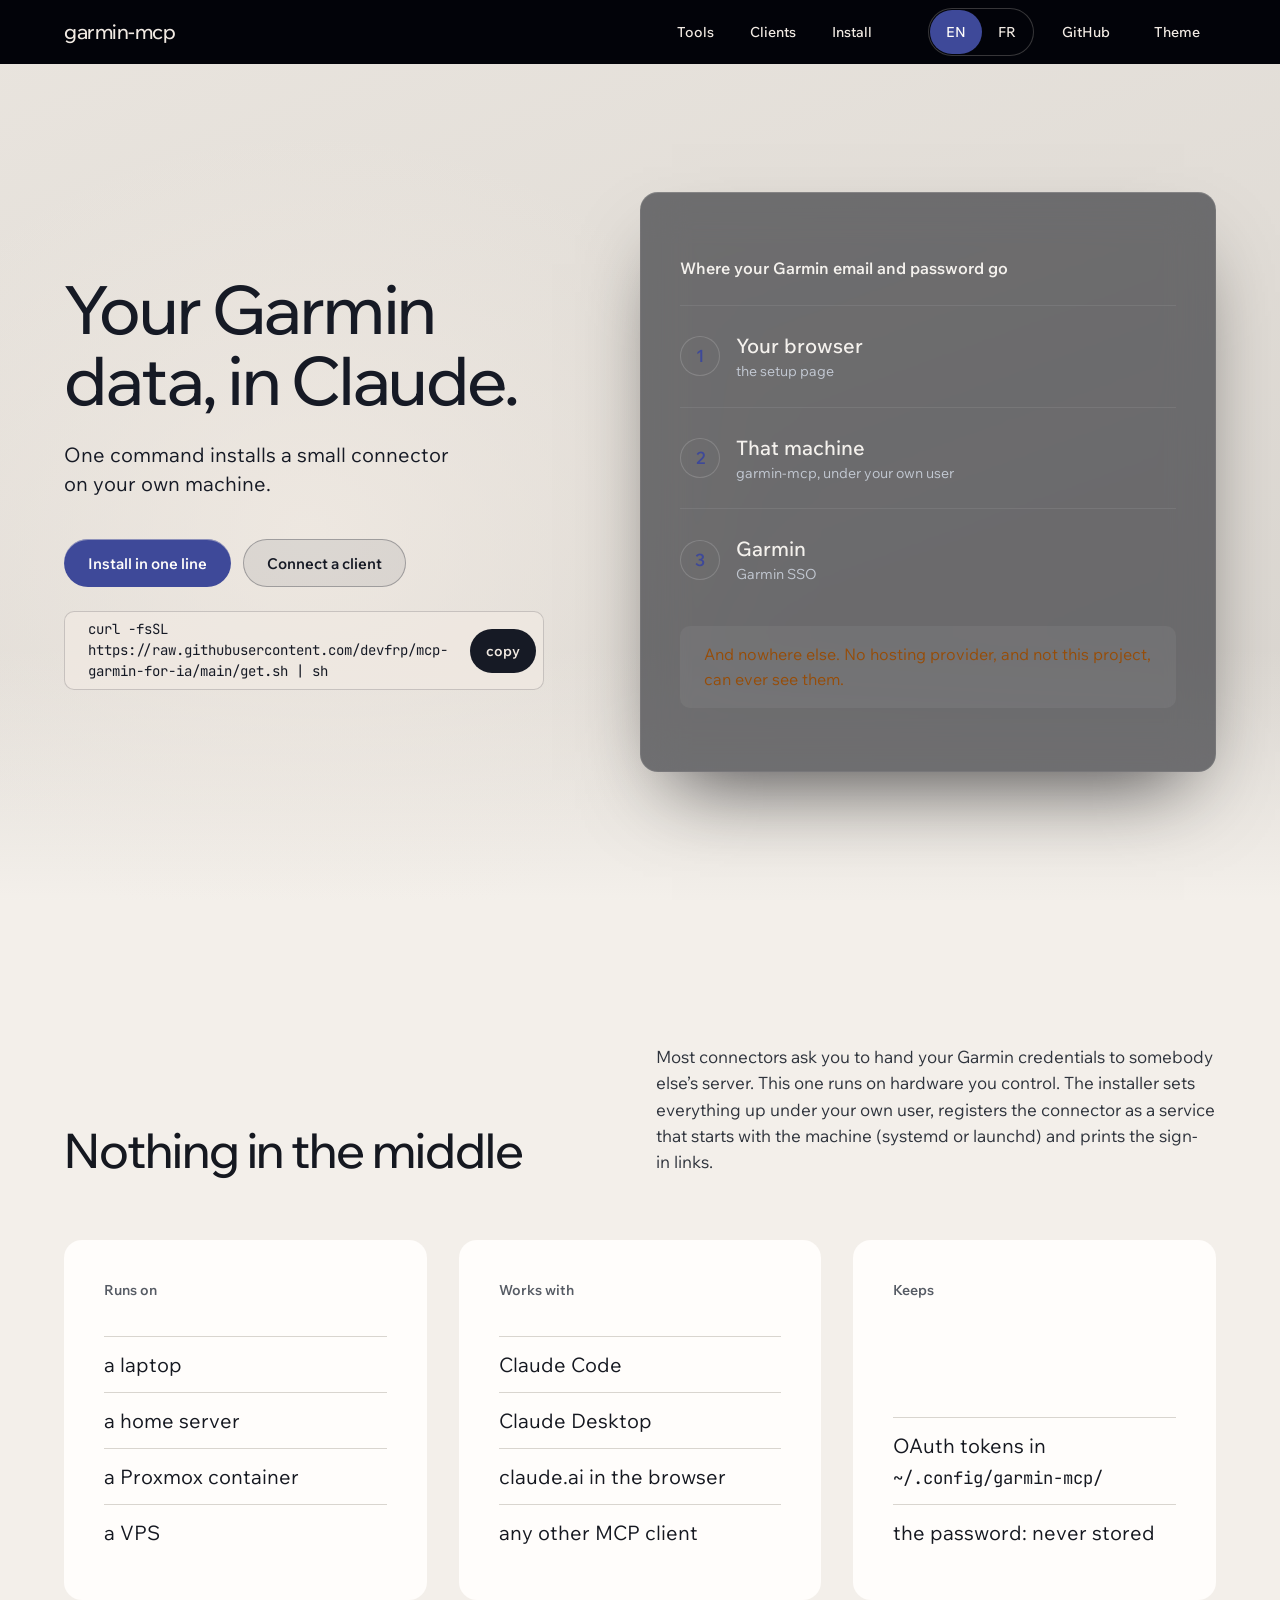
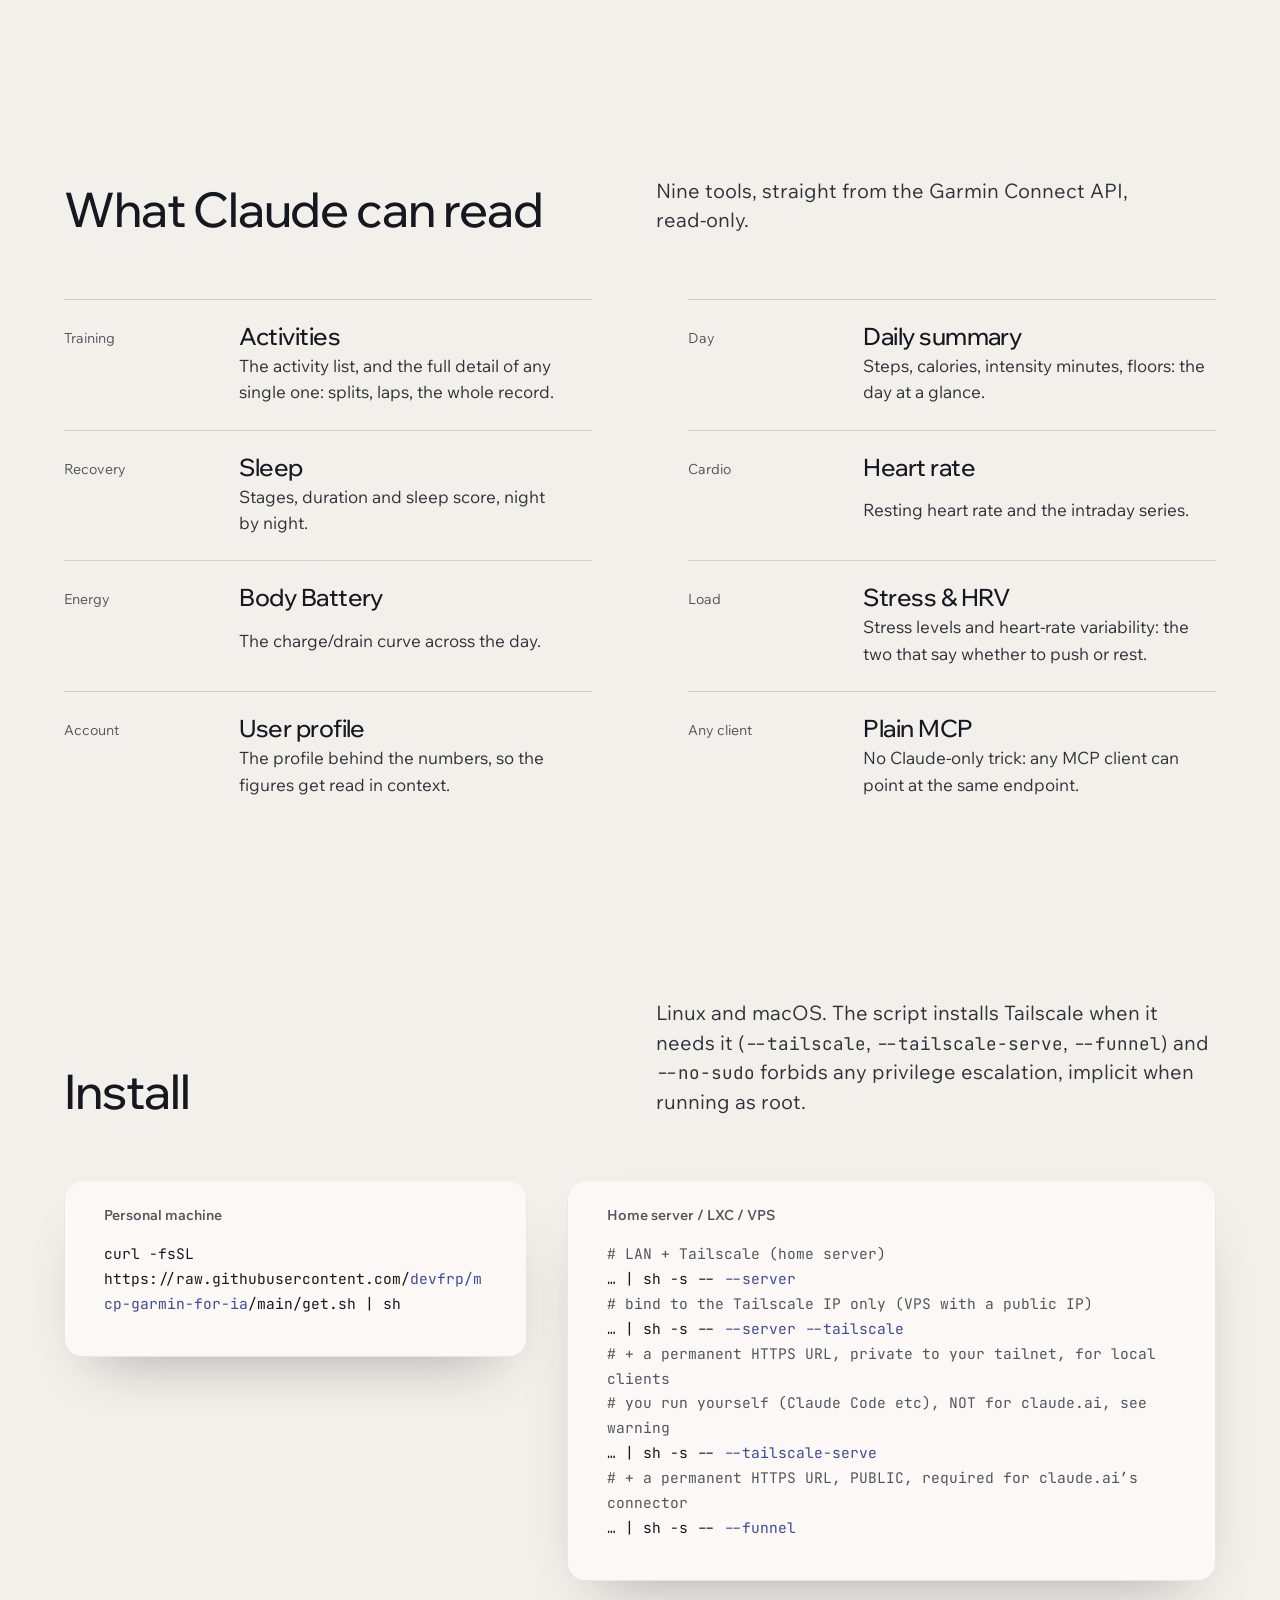
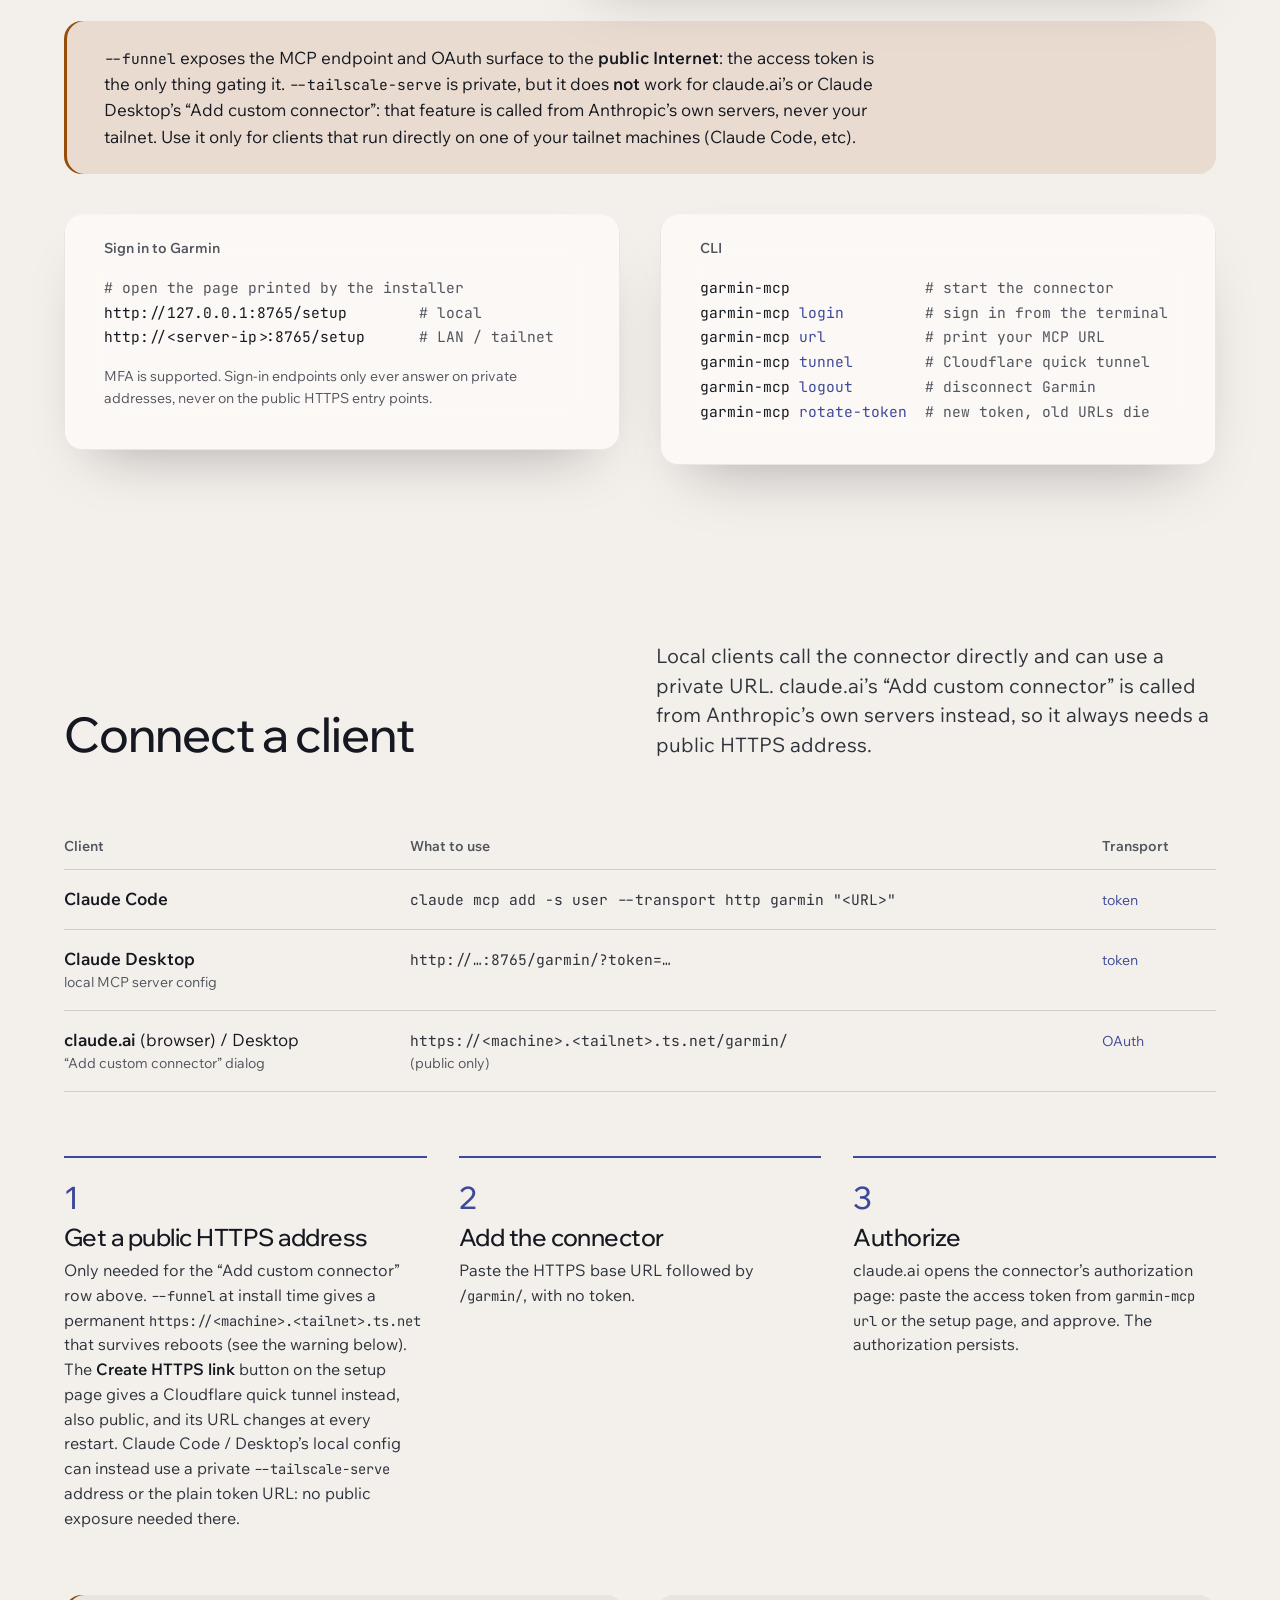
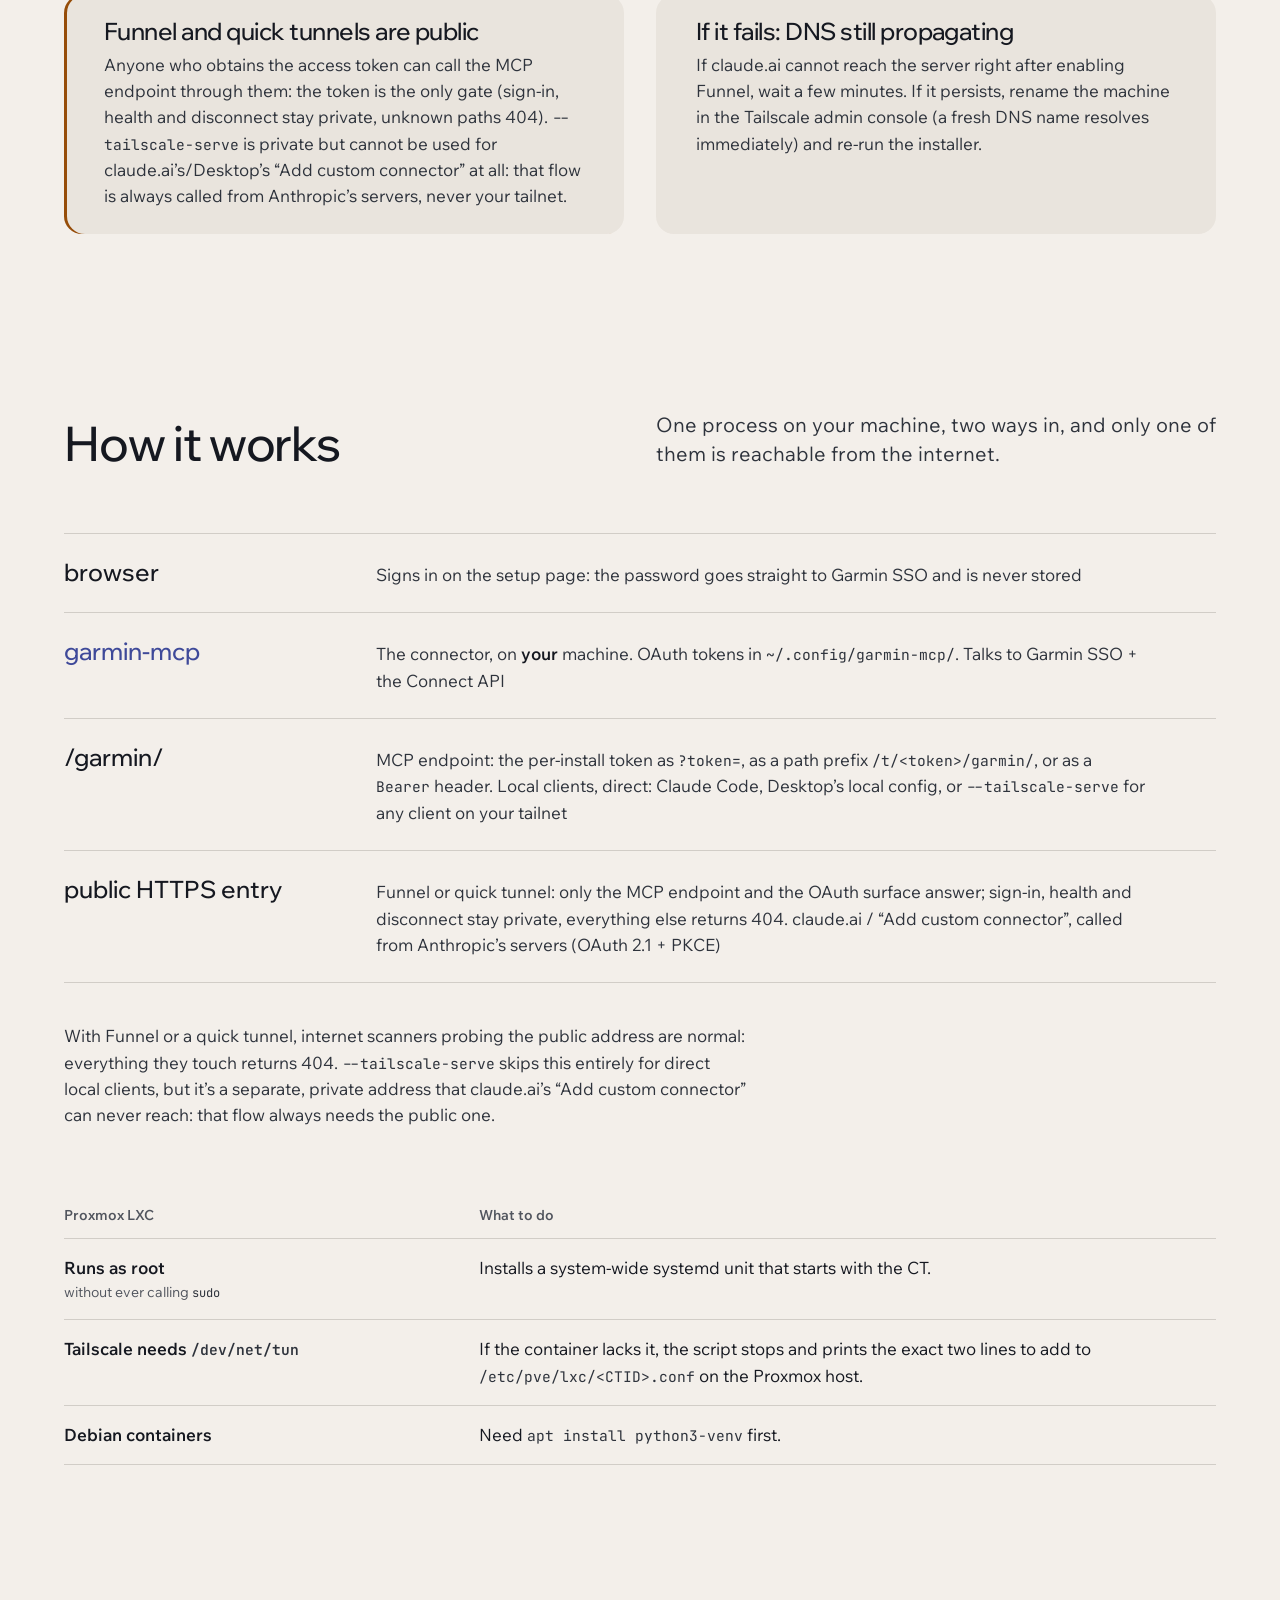
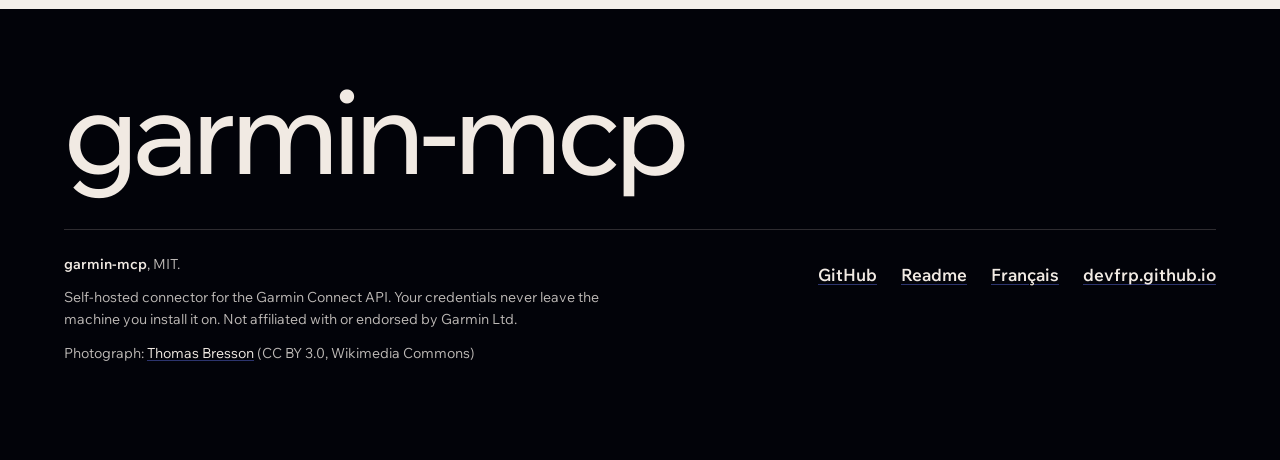
==== commit 0c98d695: "Refonte du site (Hallmark, thème Dusk) Site EN + FR refait : vallée dans la brume au crépuscule, tra" ====
--- a/docs/index.html
+++ b/docs/index.html
@@ -3,382 +3,250 @@
 <head>
 <meta charset="utf-8">
 <meta name="viewport" content="width=device-width, initial-scale=1">
-<title>Garmin MCP — link your Garmin account to Claude, self-hosted</title>
+<title>Garmin MCP: link your Garmin account to Claude, self-hosted</title>
 <meta name="description" content="A self-hosted MCP connector that links your Garmin account to Claude with zero third-party server. Activities, sleep, heart rate, Body Battery, stress, HRV.">
 <meta name="author" content="devfrp">
-<meta property="og:title" content="Garmin MCP — your Garmin data in Claude, without a middleman">
+<meta property="og:title" content="Garmin MCP: your Garmin data in Claude, without a middleman">
 <meta property="og:description" content="One command installs a connector on your own machine. Your Garmin credentials never leave it.">
 <meta property="og:type" content="website">
-<link rel="icon" href="data:image/svg+xml,<svg xmlns='http://www.w3.org/2000/svg' viewBox='0 0 32 32'><rect width='32' height='32' rx='5' fill='%230d1013'/><path d='M3 17 h5 l2-5 3 10 3-13 3 16 2-8 h6' fill='none' stroke='%23f0688c' stroke-width='2' stroke-linejoin='round' stroke-linecap='round'/></svg>">
-<style>
-  :root{
-    /* light: cool datasheet */
-    --bg:#eceff2; --panel:#ffffff; --panel2:#f3f5f7; --term:#12161b;
-    --line:#d3dae0; --line2:#bcc6cf; --ink:#141a20; --dim:#5c6a76;
-    --amber:#bb1f47; --amber-ink:#941638; --lock:#2f9e44;
-    --grid:#e2e7ec;
-    --mono:"SFMono-Regular",ui-monospace,"JetBrains Mono",Menlo,Consolas,monospace;
-    --sans:system-ui,-apple-system,"Segoe UI",Roboto,Helvetica,Arial,sans-serif;
-  }
-  @media (prefers-color-scheme:dark){
-    :root{
-      --bg:#0d1013; --panel:#14181d; --panel2:#191f26; --term:#0a0d10;
-      --line:#262e37; --line2:#3a4753; --ink:#ccd4da; --dim:#7c8791;
-      --amber:#f0688c; --amber-ink:#f58ea8; --lock:#57c96a; --grid:#1a2027;
-    }
-  }
-  :root[data-theme="light"]{
-    --bg:#eceff2; --panel:#ffffff; --panel2:#f3f5f7; --term:#12161b;
-    --line:#d3dae0; --line2:#bcc6cf; --ink:#141a20; --dim:#5c6a76;
-    --amber:#bb1f47; --amber-ink:#941638; --lock:#2f9e44; --grid:#e2e7ec;
-  }
-  :root[data-theme="dark"]{
-    --bg:#0d1013; --panel:#14181d; --panel2:#191f26; --term:#0a0d10;
-    --line:#262e37; --line2:#3a4753; --ink:#ccd4da; --dim:#7c8791;
-    --amber:#f0688c; --amber-ink:#f58ea8; --lock:#57c96a; --grid:#1a2027;
-  }
-
-  *{box-sizing:border-box}
-  html{scroll-behavior:smooth}
-  @media (prefers-reduced-motion:reduce){html{scroll-behavior:auto}}
-  body{margin:0;background:var(--bg);color:var(--ink);font-family:var(--sans);
-    line-height:1.62;-webkit-font-smoothing:antialiased;font-size:16px}
-  a{color:var(--amber);text-decoration:none}
-  a:hover{text-decoration:underline}
-  :focus-visible{outline:2px solid var(--amber);outline-offset:2px}
-  .wrap{max-width:1000px;margin:0 auto;padding:0 22px}
-  .mono{font-family:var(--mono)}
-  .lab{font-family:var(--mono);font-size:.72rem;letter-spacing:.16em;text-transform:uppercase;color:var(--dim)}
-
-  .panel{background:var(--panel);border:1px solid var(--line);border-radius:6px}
-
-  /* top bar */
-  .bar{position:sticky;top:0;z-index:30;background:color-mix(in srgb,var(--bg) 88%,transparent);
-    backdrop-filter:blur(8px);border-bottom:1px solid var(--line)}
-  .bar .wrap{display:flex;align-items:center;gap:18px;height:56px}
-  .logo{display:flex;align-items:center;gap:10px;font-family:var(--mono);font-weight:600;
-    letter-spacing:.02em;color:var(--ink)}
-  .logo svg{display:block}
-  .bar nav{margin-left:auto;display:flex;gap:20px;align-items:center}
-  .bar nav a{font-family:var(--mono);font-size:.8rem;color:var(--dim);letter-spacing:.03em}
-  .bar nav a:hover{color:var(--ink);text-decoration:none}
-  .bar .gh{border:1px solid var(--line2);padding:6px 12px;border-radius:5px;color:var(--ink)}
-  .bar .gh:hover{border-color:var(--amber)}
-  #themetog{background:none;border:1px solid var(--line2);color:var(--dim);border-radius:5px;
-    width:30px;height:30px;cursor:pointer;font-size:.9rem}
-  #themetog:hover{color:var(--ink);border-color:var(--amber)}
-  .langsel{display:inline-flex;border:1px solid var(--line2);border-radius:5px;overflow:hidden;
-    font-family:var(--mono);font-size:.74rem}
-  .langsel a{padding:5px 9px;color:var(--dim);letter-spacing:.04em}
-  .langsel a:hover{color:var(--ink);text-decoration:none}
-  .langsel a.active{background:var(--amber);color:#fff}
-  @media (prefers-color-scheme:dark){.langsel a.active{color:#0d1013}}
-  :root[data-theme="dark"] .langsel a.active{color:#0d1013}
-  :root[data-theme="light"] .langsel a.active{color:#fff}
-  @media(max-width:680px){.bar nav a.opt{display:none}}
-
-  /* hero */
-  .hero{border-bottom:1px solid var(--line);position:relative}
-  .hero .wrap{padding:60px 22px 0}
-  .tag{display:inline-flex;align-items:center;gap:9px}
-  .tag .led{width:8px;height:8px;border-radius:50%;background:var(--lock);
-    box-shadow:0 0 8px 1px color-mix(in srgb,var(--lock) 60%,transparent)}
-  h1{font-size:clamp(2.2rem,6.4vw,3.9rem);line-height:1.02;letter-spacing:-.02em;
-    margin:18px 0 0;text-wrap:balance;font-weight:800}
-  h1 .u{color:var(--amber)}
-  .sub{font-size:clamp(1.02rem,2.3vw,1.24rem);color:var(--dim);max-width:620px;margin:14px 0 0}
-  .cta{display:flex;flex-wrap:wrap;gap:11px;margin:26px 0 34px}
-  .btn{font-family:var(--mono);font-size:.86rem;border-radius:5px;padding:11px 18px;
-    border:1px solid var(--line2);color:var(--ink);cursor:pointer;background:var(--panel);
-    transition:border-color .12s,transform .12s;letter-spacing:.02em}
-  .btn:hover{text-decoration:none;transform:translateY(-1px);border-color:var(--amber)}
-  .btn.p{background:var(--amber);color:#fff;border-color:var(--amber);font-weight:600}
-  @media (prefers-color-scheme:dark){.btn.p{color:#0d1013}}
-  :root[data-theme="dark"] .btn.p{color:#0d1013}
-  :root[data-theme="light"] .btn.p{color:#fff}
-
-  /* terminal command */
-  .term{background:var(--term);border:1px solid var(--line);border-radius:6px;
-    display:flex;align-items:center;gap:12px;padding:13px 13px 13px 16px;max-width:700px}
-  .term .p{color:var(--amber);font-family:var(--mono);user-select:none}
-  .term code{font-family:var(--mono);color:#d6dee6;font-size:.86rem;flex:1;overflow-x:auto;white-space:nowrap}
-  .term button{font-family:var(--mono);background:#20272f;border:1px solid #313b45;color:#9aa6b1;
-    border-radius:4px;padding:6px 11px;cursor:pointer;font-size:.76rem;white-space:nowrap}
-  .term button:hover{color:#fff;border-color:var(--amber)}
-
-  /* trace */
-  .scope{margin-top:40px;border-top:1px solid var(--line);position:relative;height:118px}
-  .scope canvas{display:block;width:100%;height:118px}
-  .scope .rd{position:absolute;top:10px;right:16px;font-family:var(--mono);font-size:.68rem;
-    letter-spacing:.12em;color:var(--dim)}
-
-  /* section scaffold */
-  .sec{border-bottom:1px solid var(--line);padding:56px 0}
-  .head{display:flex;align-items:baseline;gap:14px;margin-bottom:8px}
-  .head .idx{font-family:var(--mono);font-size:.72rem;color:var(--amber);letter-spacing:.1em}
-  h2{font-size:clamp(1.45rem,3.6vw,2rem);margin:0;letter-spacing:-.01em;font-weight:750;text-wrap:balance}
-  .lede{color:var(--dim);max-width:660px;margin:14px 0 30px}
-
-  /* modules */
-  .mods{display:grid;gap:1px;background:var(--line);border:1px solid var(--line);border-radius:6px;
-    grid-template-columns:repeat(auto-fit,minmax(230px,1fr));overflow:hidden}
-  .mod{background:var(--panel);padding:22px}
-  .mod:hover{background:var(--panel2)}
-  .mod .lab{margin-bottom:9px}
-  .mod h3{margin:0 0 5px;font-size:1.04rem}
-  .mod p{margin:0;color:var(--dim);font-size:.92rem}
-  .mod h3 code,.mod p code{font-family:var(--mono);font-size:.86em;color:var(--amber-ink)}
-
-  /* register readout */
-  .rdout{border:1px solid var(--line);border-radius:6px;overflow:hidden;overflow-x:auto}
-  .rdout table{width:100%;border-collapse:collapse;min-width:520px}
-  .rdout th{font-family:var(--mono);font-size:.68rem;letter-spacing:.12em;text-transform:uppercase;
-    color:var(--dim);text-align:left;padding:11px 16px;background:var(--panel2);border-bottom:1px solid var(--line)}
-  .rdout td{padding:13px 16px;border-bottom:1px solid var(--line);vertical-align:top;font-size:.92rem}
-  .rdout tr:last-child td{border-bottom:none}
-  .rdout tr:hover td{background:var(--panel2)}
-  .rdout .v{font-family:var(--mono);color:var(--amber);font-size:.86rem}
-  .rdout .s{font-family:var(--mono);font-size:.68rem;letter-spacing:.08em;color:var(--lock)}
-  .rdout .s.open{color:var(--dim)}
-  .rdout td b{font-weight:650} .rdout td span{color:var(--dim)}
-
-  /* signal flow */
-  .flow{display:grid;gap:12px}
-  .node{border:1px solid var(--line);border-radius:6px;background:var(--panel);padding:16px 18px;
-    display:grid;grid-template-columns:auto 1fr;gap:16px;align-items:center}
-  .node .n{font-family:var(--mono);font-size:.82rem;color:var(--amber);white-space:nowrap}
-  .node .d{color:var(--dim);font-size:.92rem}
-  .node.hw{border-color:var(--amber);border-left-width:3px}
-  .flow .arrow{font-family:var(--mono);color:var(--line2);text-align:center;font-size:.8rem;line-height:1}
-
-  /* install cols */
-  .cols{display:grid;gap:18px;grid-template-columns:1fr 1fr}
-  @media(max-width:680px){.cols{grid-template-columns:1fr}}
-  pre.blk{background:var(--term);border:1px solid var(--line);border-radius:6px;padding:16px;
-    overflow-x:auto;font-family:var(--mono);font-size:.82rem;color:#d6dee6;line-height:1.7;margin:0}
-  pre.blk .c{color:#6f7c88} pre.blk .f{color:var(--amber)}
-  .cols h3{font-family:var(--mono);font-size:.8rem;letter-spacing:.06em;color:var(--dim);
-    text-transform:uppercase;margin:0 0 10px}
-
-  /* steps */
-  .steps{list-style:none;padding:0;margin:0;display:grid;gap:10px}
-  .steps li{display:grid;grid-template-columns:110px 1fr;gap:16px;align-items:start;
-    border:1px solid var(--line);border-radius:6px;padding:14px 16px;background:var(--panel)}
-  .chip{font-family:var(--mono);font-size:.66rem;letter-spacing:.08em;padding:4px 8px;border-radius:4px;
-    text-align:center;font-weight:600;align-self:start}
-  .c-done{background:color-mix(in srgb,var(--lock) 15%,transparent);color:var(--lock);
-    border:1px solid color-mix(in srgb,var(--lock) 40%,transparent)}
-  .c-part{background:color-mix(in srgb,var(--amber) 15%,transparent);color:var(--amber-ink);
-    border:1px solid color-mix(in srgb,var(--amber) 40%,transparent)}
-  .c-card{background:var(--panel2);color:var(--dim);border:1px solid var(--line2)}
-  .steps b{font-weight:650} .steps .d{color:var(--dim);font-size:.92rem}
-  @media(max-width:560px){.steps li{grid-template-columns:1fr}}
-
-  footer{padding:40px 0 64px;color:var(--dim);font-size:.88rem}
-  footer .wrap{display:flex;flex-wrap:wrap;gap:20px;justify-content:space-between;align-items:flex-start}
-  footer .disc{max-width:560px}
-  footer .links{font-family:var(--mono);font-size:.82rem;display:flex;gap:8px;flex-wrap:wrap}
-  .kbd{font-family:var(--mono);background:var(--panel2);border:1px solid var(--line2);
-    padding:1px 6px;border-radius:4px;font-size:.85em;color:var(--ink)}
-</style>
+<link rel="alternate" hreflang="fr" href="fr.html">
+<link rel="preconnect" href="https://fonts.googleapis.com">
+<link rel="preconnect" href="https://fonts.gstatic.com" crossorigin>
+<link href="https://fonts.googleapis.com/css2?family=Wix+Madefor+Display:wght@500&family=Wix+Madefor+Text:wght@400;600&family=JetBrains+Mono:wght@400&display=swap" rel="stylesheet">
+<link rel="stylesheet" href="style.css">
+<script>try{var s=localStorage.getItem('garmin-theme');if(s==='dark'||s==='light')document.documentElement.setAttribute('data-theme',s);}catch(e){}</script>
 </head>
 <body>
-
-<header class="bar"><div class="wrap">
-  <a class="logo" href="#top">
-    <svg width="26" height="26" viewBox="0 0 32 32" aria-hidden="true"><rect width="32" height="32" rx="5" fill="var(--panel2)" stroke="var(--line2)"/><path d="M4 17 h4 l2-5 3 10 3-13 3 16 2-8 h5" fill="none" stroke="var(--amber)" stroke-width="2" stroke-linejoin="round" stroke-linecap="round"/></svg>
-    garmin-mcp
-  </a>
-  <nav>
-    <a class="opt" href="#tools">Tools</a>
-    <a class="opt" href="#clients">Clients</a>
-    <a href="#install">Install</a>
-    <span class="langsel" role="group" aria-label="Language">
-      <a href="index.html" class="active" aria-current="page">EN</a>
-      <a href="fr.html">FR</a>
-    </span>
-    <a class="gh" href="https://github.com/devfrp/mcp-garmin-for-ia">GitHub&nbsp;↗</a>
-    <button id="themetog" title="Toggle theme" aria-label="Toggle light/dark theme">◐</button>
-  </nav>
-</div></header>
+<a class="skip" href="#top">Skip to content</a>
+<header class="bar">
+  <div class="container bar-inner">
+    <a class="logo" href="#top" aria-label="garmin-mcp, top of the page">garmin-mcp</a>
+    <nav class="bar-nav" aria-label="Sections">
+      <a class="opt" href="#tools">Tools</a>
+      <a class="opt" href="#clients">Clients</a>
+      <a href="#install">Install</a>
+    </nav>
+    <div class="bar-end">
+      <span class="langsel" role="group" aria-label="Language">
+        <a href="index.html" class="active" aria-current="page">EN</a>
+        <a href="fr.html">FR</a>
+      </span>
+      <a class="gh" href="https://github.com/devfrp/mcp-garmin-for-ia">GitHub</a>
+      <button id="themetog" type="button" title="Toggle theme" aria-label="Toggle light/dark theme">Theme</button>
+    </div>
+  </div>
+</header>
 
 <main id="top">
-<section class="hero">
-  <div class="wrap">
-    <span class="tag"><span class="led"></span><span class="lab">MCP connector · self-hosted · zero third-party server</span></span>
-    <h1>Your Garmin data,<br><span class="u">in Claude</span>.</h1>
-    <p class="sub">One command installs a small connector on your own machine. Your Garmin email
-    and password go from your browser to that machine to Garmin — and nowhere else. No hosting
-    provider, and not this project, can ever see them.</p>
-    <div class="cta">
-      <a class="btn p" href="#install">Install in one line</a>
-      <a class="btn" href="#clients">Connect a client</a>
-      <a class="btn" href="https://github.com/devfrp/mcp-garmin-for-ia">Source</a>
-    </div>
-    <div class="term">
-      <span class="p">$</span>
-      <code id="cmd">curl -fsSL https://raw.githubusercontent.com/devfrp/mcp-garmin-for-ia/main/get.sh | sh</code>
-      <button id="cpb" onclick="cp()">copy</button>
-    </div>
-  </div>
-  <div class="scope" aria-hidden="true">
-    <span class="rd">HR · HRV · BODY BATTERY · STRESS · SLEEP</span>
-    <canvas id="scope"></canvas>
-  </div>
-</section>
-
-<section class="sec" id="about"><div class="wrap">
-  <div class="head"><span class="idx">00</span><h2>Nothing in the middle</h2></div>
-  <p class="lede">Most connectors ask you to hand your Garmin credentials to somebody else's
-  server. This one runs on hardware you control — a laptop, a home server, a Proxmox container,
-  a VPS. The installer sets everything up under your own user, registers the connector as a
-  service that starts with the machine (systemd or launchd) and prints the sign-in links.
-  OAuth tokens live in <code class="mono">~/.config/garmin-mcp/</code>; the password is never
-  stored. It works with <b>Claude Code</b>, <b>Claude Desktop</b>, <b>claude.ai</b> in the browser,
-  and any other MCP client.</p>
-</div></section>
-
-<section class="sec" id="tools"><div class="wrap">
-  <div class="head"><span class="idx">01</span><h2>What Claude can read</h2></div>
-  <p class="lede">Nine tools, straight from the Garmin Connect API — read-only.</p>
-  <div class="mods">
-    <div class="mod"><div class="lab">Training</div><h3>Activities</h3>
-      <p>The activity list, and the full detail of any single one — splits, laps, the whole record.</p></div>
-    <div class="mod"><div class="lab">Day</div><h3>Daily summary</h3>
-      <p>Steps, calories, intensity minutes, floors — the day at a glance.</p></div>
-    <div class="mod"><div class="lab">Recovery</div><h3>Sleep</h3>
-      <p>Stages, duration and sleep score, night by night.</p></div>
-    <div class="mod"><div class="lab">Cardio</div><h3>Heart rate</h3>
-      <p>Resting heart rate and the intraday series.</p></div>
-    <div class="mod"><div class="lab">Energy</div><h3>Body Battery</h3>
-      <p>The charge/drain curve across the day.</p></div>
-    <div class="mod"><div class="lab">Load</div><h3>Stress &amp; HRV</h3>
-      <p>Stress levels and heart-rate variability — the two that say whether to push or rest.</p></div>
-    <div class="mod"><div class="lab">Account</div><h3>User profile</h3>
-      <p>The profile behind the numbers, so the figures get read in context.</p></div>
-    <div class="mod"><div class="lab">Any client</div><h3>Plain MCP</h3>
-      <p>No Claude-only trick: any MCP client can point at the same endpoint.</p></div>
-  </div>
-</div></section>
-
-<section class="sec" id="install"><div class="wrap">
-  <div class="head"><span class="idx">02</span><h2>Install</h2></div>
-  <p class="lede">Linux and macOS. The script installs Tailscale when it needs it
-  (<span class="kbd">--tailscale</span> / <span class="kbd">--tailscale-serve</span> /
-  <span class="kbd">--funnel</span>) and
-  <span class="kbd">--no-sudo</span> forbids any privilege escalation — implicit when running
-  as root.</p>
-  <div class="cols">
-    <div>
-      <h3>Personal machine</h3>
-      <pre class="blk">curl -fsSL https://raw.githubusercontent.com/<span class="f">devfrp/mcp-garmin-for-ia</span>/main/get.sh | sh</pre>
-      <h3 style="margin-top:18px">Home server / LXC / VPS</h3>
-      <pre class="blk"><span class="c"># LAN + Tailscale (home server)</span>
+  <section class="hero">
+    <figure class="hero-photo" data-slot="hero" data-alt="A sea of fog filling a valley below dark hills at sunset">
+      <img src="https://upload.wikimedia.org/wikipedia/commons/thumb/4/46/Vallee-brouillard.jpg/1280px-Vallee-brouillard.jpg" srcset="https://upload.wikimedia.org/wikipedia/commons/thumb/4/46/Vallee-brouillard.jpg/960px-Vallee-brouillard.jpg 960w, https://upload.wikimedia.org/wikipedia/commons/thumb/4/46/Vallee-brouillard.jpg/1280px-Vallee-brouillard.jpg 1280w, https://upload.wikimedia.org/wikipedia/commons/thumb/4/46/Vallee-brouillard.jpg/1920px-Vallee-brouillard.jpg 1920w" sizes="100vw" width="4210" height="2750" alt="" fetchpriority="high">
+    </figure>
+    <div class="hero-scrim" aria-hidden="true"></div>
+    <div class="container hero-grid">
+      <div class="hero-text">
+        <h1>Your Garmin data, in Claude.</h1>
+        <p class="lead">One command installs a small connector on your own machine.</p>
+        <div class="cta">
+          <a class="btn btn--primary" href="#install">Install in one line</a>
+          <a class="btn btn--ghost" href="#clients">Connect a client</a>
+        </div>
+        <div class="term">
+          <code id="cmd">curl -fsSL https://raw.githubusercontent.com/devfrp/mcp-garmin-for-ia/main/get.sh | sh</code>
+          <button id="cpb" type="button" onclick="cp()">copy</button>
+        </div>
+      </div>
+      <div class="glass path">
+        <p class="path-head">Where your Garmin email and password go</p>
+        <ol class="path-list">
+          <li><span class="path-ini">1</span><span><b>Your browser</b><small>the setup page</small></span></li>
+          <li><span class="path-ini">2</span><span><b>That machine</b><small>garmin-mcp, under your own user</small></span></li>
+          <li><span class="path-ini">3</span><span><b>Garmin</b><small>Garmin SSO</small></span></li>
+        </ol>
+        <p class="path-foot">And nowhere else. No hosting provider, and not this project, can ever see them.</p>
+      </div>
+    </div>
+  </section>
+
+  <section class="sec" id="about">
+    <div class="container split">
+      <div class="split-text">
+        <h2>Nothing in the middle</h2>
+        <p>Most connectors ask you to hand your Garmin credentials to somebody else’s server. This one runs on hardware you control. The installer sets everything up under your own user, registers the connector as a service that starts with the machine (systemd or launchd) and prints the sign-in links.</p>
+      </div>
+      <div class="pair">
+        <div class="well">
+          <p class="well-cap">Runs on</p>
+          <ul class="well-list">
+            <li>a laptop</li>
+            <li>a home server</li>
+            <li>a Proxmox container</li>
+            <li>a VPS</li>
+          </ul>
+        </div>
+        <div class="well">
+          <p class="well-cap">Works with</p>
+          <ul class="well-list">
+            <li>Claude Code</li>
+            <li>Claude Desktop</li>
+            <li>claude.ai in the browser</li>
+            <li>any other MCP client</li>
+          </ul>
+        </div>
+        <div class="well">
+          <p class="well-cap">Keeps</p>
+          <ul class="well-list">
+            <li>OAuth tokens in <code>~/.config/garmin-mcp/</code></li>
+            <li>the password: never stored</li>
+          </ul>
+        </div>
+      </div>
+    </div>
+  </section>
+
+  <section class="sec sec--l" id="tools">
+    <div class="container">
+      <div class="head">
+        <h2>What Claude can read</h2>
+        <p class="lead">Nine tools, straight from the Garmin Connect API, read-only.</p>
+      </div>
+      <ul class="tools">
+        <li><span class="t-group">Training</span><h3>Activities</h3><p>The activity list, and the full detail of any single one: splits, laps, the whole record.</p></li>
+        <li><span class="t-group">Day</span><h3>Daily summary</h3><p>Steps, calories, intensity minutes, floors: the day at a glance.</p></li>
+        <li><span class="t-group">Recovery</span><h3>Sleep</h3><p>Stages, duration and sleep score, night by night.</p></li>
+        <li><span class="t-group">Cardio</span><h3>Heart rate</h3><p>Resting heart rate and the intraday series.</p></li>
+        <li><span class="t-group">Energy</span><h3>Body Battery</h3><p>The charge/drain curve across the day.</p></li>
+        <li><span class="t-group">Load</span><h3>Stress &amp; HRV</h3><p>Stress levels and heart-rate variability: the two that say whether to push or rest.</p></li>
+        <li><span class="t-group">Account</span><h3>User profile</h3><p>The profile behind the numbers, so the figures get read in context.</p></li>
+        <li><span class="t-group">Any client</span><h3>Plain MCP</h3><p>No Claude-only trick: any MCP client can point at the same endpoint.</p></li>
+      </ul>
+    </div>
+  </section>
+
+  <section class="sec sec--l" id="install">
+    <div class="container">
+      <div class="head">
+        <h2>Install</h2>
+        <p class="lead">Linux and macOS. The script installs Tailscale when it needs it (<code>--tailscale</code>, <code>--tailscale-serve</code>, <code>--funnel</code>) and <code>--no-sudo</code> forbids any privilege escalation, implicit when running as root.</p>
+      </div>
+      <div class="codes">
+        <figure class="glass code">
+          <figcaption>Personal machine</figcaption>
+<pre>curl -fsSL https://raw.githubusercontent.com/<span class="f">devfrp/mcp-garmin-for-ia</span>/main/get.sh | sh</pre>
+        </figure>
+        <figure class="glass code code--wide">
+          <figcaption>Home server / LXC / VPS</figcaption>
+<pre><span class="c"># LAN + Tailscale (home server)</span>
 … | sh -s -- <span class="f">--server</span>
-
 <span class="c"># bind to the Tailscale IP only (VPS with a public IP)</span>
 … | sh -s -- <span class="f">--server --tailscale</span>
-
 <span class="c"># + a permanent HTTPS URL, private to your tailnet, for local clients</span>
-<span class="c"># you run yourself (Claude Code etc) — NOT for claude.ai, see warning</span>
+<span class="c"># you run yourself (Claude Code etc), NOT for claude.ai, see warning</span>
 … | sh -s -- <span class="f">--tailscale-serve</span>
-
-<span class="c"># + a permanent HTTPS URL, PUBLIC — required for claude.ai's connector</span>
+<span class="c"># + a permanent HTTPS URL, PUBLIC, required for claude.ai’s connector</span>
 … | sh -s -- <span class="f">--funnel</span></pre>
-      <p class="lede" style="margin:10px 0 0;font-size:.86rem;color:var(--amber-ink)">
-      ⚠️ <code class="mono">--funnel</code> exposes the MCP endpoint and OAuth surface to the
-      <b>public Internet</b> — the access token is the only thing gating it.
-      <code class="mono">--tailscale-serve</code> is private, but it does <b>not</b> work for
-      claude.ai's or Claude Desktop's "Add custom connector" — that feature is called from
-      Anthropic's own servers, never your tailnet. Use it only for clients that run directly on
-      one of your tailnet machines (Claude Code, etc).</p>
-    </div>
-    <div>
-      <h3>Sign in to Garmin</h3>
-      <pre class="blk"><span class="c"># open the page printed by the installer</span>
+        </figure>
+      </div>
+      <aside class="warn" role="note">
+        <p><code>--funnel</code> exposes the MCP endpoint and OAuth surface to the <b>public Internet</b>: the access token is the only thing gating it. <code>--tailscale-serve</code> is private, but it does <b>not</b> work for claude.ai’s or Claude Desktop’s “Add custom connector”: that feature is called from Anthropic’s own servers, never your tailnet. Use it only for clients that run directly on one of your tailnet machines (Claude Code, etc).</p>
+      </aside>
+      <div class="codes codes--two">
+        <figure class="glass code">
+          <figcaption>Sign in to Garmin</figcaption>
+<pre><span class="c"># open the page printed by the installer</span>
 http://127.0.0.1:8765/setup        <span class="c"># local</span>
 http://&lt;server-ip&gt;:8765/setup      <span class="c"># LAN / tailnet</span></pre>
-      <p class="lede" style="margin:12px 0 0;font-size:.92rem">MFA is supported. Sign-in endpoints
-      only ever answer on private addresses — never on the public HTTPS entry points.</p>
-      <h3 style="margin-top:18px">CLI</h3>
-      <pre class="blk">garmin-mcp               <span class="c"># start the connector</span>
+          <p class="code-note">MFA is supported. Sign-in endpoints only ever answer on private addresses, never on the public HTTPS entry points.</p>
+        </figure>
+        <figure class="glass code">
+          <figcaption>CLI</figcaption>
+<pre>garmin-mcp               <span class="c"># start the connector</span>
 garmin-mcp <span class="f">login</span>         <span class="c"># sign in from the terminal</span>
 garmin-mcp <span class="f">url</span>           <span class="c"># print your MCP URL</span>
 garmin-mcp <span class="f">tunnel</span>        <span class="c"># Cloudflare quick tunnel</span>
 garmin-mcp <span class="f">logout</span>        <span class="c"># disconnect Garmin</span>
 garmin-mcp <span class="f">rotate-token</span>  <span class="c"># new token, old URLs die</span></pre>
+        </figure>
+      </div>
+    </div>
+  </section>
+
+  <section class="sec sec--l" id="clients">
+    <div class="container">
+      <div class="head">
+        <h2>Connect a client</h2>
+        <p class="lead">Local clients call the connector directly and can use a private URL. claude.ai’s “Add custom connector” is called from Anthropic’s own servers instead, so it always needs a public HTTPS address.</p>
+      </div>
+      <div class="tbl-wrap"><table class="tbl">
+        <thead><tr><th>Client</th><th>What to use</th><th>Transport</th></tr></thead>
+        <tbody>
+          <tr><td><b>Claude Code</b></td><td><code>claude mcp add -s user --transport http garmin "&lt;URL&gt;"</code></td><td class="s">token</td></tr>
+          <tr><td><b>Claude Desktop</b><small>local MCP server config</small></td><td><code>http://…:8765/garmin/?token=…</code></td><td class="s">token</td></tr>
+          <tr><td><b>claude.ai</b> (browser) / Desktop<small>“Add custom connector” dialog</small></td><td><code>https://&lt;machine&gt;.&lt;tailnet&gt;.ts.net/garmin/</code> <small>(public only)</small></td><td class="s">OAuth</td></tr>
+        </tbody>
+      </table></div>
+      <ol class="connect">
+        <li><div><h3>Get a public HTTPS address</h3><p>Only needed for the “Add custom connector” row above. <code>--funnel</code> at install time gives a permanent <code>https://&lt;machine&gt;.&lt;tailnet&gt;.ts.net</code> that survives reboots (see the warning below). The <b>Create HTTPS link</b> button on the setup page gives a Cloudflare quick tunnel instead, also public, and its URL changes at every restart. Claude Code / Desktop’s local config can instead use a private <code>--tailscale-serve</code> address or the plain token URL: no public exposure needed there.</p></div></li>
+        <li><div><h3>Add the connector</h3><p>Paste the HTTPS base URL followed by <code>/garmin/</code>, with no token.</p></div></li>
+        <li><div><h3>Authorize</h3><p>claude.ai opens the connector’s authorization page: paste the access token from <code>garmin-mcp url</code> or the setup page, and approve. The authorization persists.</p></div></li>
+      </ol>
+      <div class="notes">
+        <div class="note note--warn"><h3>Funnel and quick tunnels are public</h3><p>Anyone who obtains the access token can call the MCP endpoint through them: the token is the only gate (sign-in, health and disconnect stay private, unknown paths 404). <code>--tailscale-serve</code> is private but cannot be used for claude.ai’s/Desktop’s “Add custom connector” at all: that flow is always called from Anthropic’s servers, never your tailnet.</p></div>
+        <div class="note"><h3>If it fails: DNS still propagating</h3><p>If claude.ai cannot reach the server right after enabling Funnel, wait a few minutes. If it persists, rename the machine in the Tailscale admin console (a fresh DNS name resolves immediately) and re-run the installer.</p></div>
+      </div>
+    </div>
+  </section>
+
+  <section class="sec sec--l" id="how">
+    <div class="container">
+      <div class="head">
+        <h2>How it works</h2>
+        <p class="lead">One process on your machine, two ways in, and only one of them is reachable from the internet.</p>
+      </div>
+      <ul class="flow">
+        <li><span class="flow-name">browser</span><p>Signs in on the setup page: the password goes straight to Garmin SSO and is never stored</p></li>
+        <li class="flow-core"><span class="flow-name">garmin-mcp</span><p>The connector, on <b>your</b> machine. OAuth tokens in <code>~/.config/garmin-mcp/</code>. Talks to Garmin SSO + the Connect API</p></li>
+        <li><span class="flow-name">/garmin/</span><p>MCP endpoint: the per-install token as <code>?token=</code>, as a path prefix <code>/t/&lt;token&gt;/garmin/</code>, or as a <code>Bearer</code> header. Local clients, direct: Claude Code, Desktop’s local config, or <code>--tailscale-serve</code> for any client on your tailnet</p></li>
+        <li><span class="flow-name">public HTTPS entry</span><p>Funnel or quick tunnel: only the MCP endpoint and the OAuth surface answer; sign-in, health and disconnect stay private, everything else returns 404. claude.ai / “Add custom connector”, called from Anthropic’s servers (OAuth 2.1 + PKCE)</p></li>
+      </ul>
+      <p class="after-flow">With Funnel or a quick tunnel, internet scanners probing the public address are normal: everything they touch returns 404. <code>--tailscale-serve</code> skips this entirely for direct local clients, but it’s a separate, private address that claude.ai’s “Add custom connector” can never reach: that flow always needs the public one.</p>
+      <div class="tbl-wrap"><table class="tbl tbl--lxc">
+        <thead><tr><th>Proxmox LXC</th><th>What to do</th></tr></thead>
+        <tbody>
+          <tr><td><b>Runs as root</b><small>without ever calling <code>sudo</code></small></td><td>Installs a system-wide systemd unit that starts with the CT.</td></tr>
+          <tr><td><b>Tailscale needs <code>/dev/net/tun</code></b></td><td>If the container lacks it, the script stops and prints the exact two lines to add to <code>/etc/pve/lxc/&lt;CTID&gt;.conf</code> on the Proxmox host.</td></tr>
+          <tr><td><b>Debian containers</b></td><td>Need <code>apt install python3-venv</code> first.</td></tr>
+        </tbody>
+      </table></div>
+    </div>
+  </section>
+</main>
+
+<footer class="foot">
+  <div class="container">
+    <p class="mast">garmin-mcp</p>
+    <div class="foot-grid">
+      <div class="disc">
+        <p><b>garmin-mcp</b>, MIT.</p>
+        <p>Self-hosted connector for the Garmin Connect API. Your credentials never leave the machine you install it on. Not affiliated with or endorsed by Garmin&nbsp;Ltd.</p>
+        <p class="credit">Photograph: <a href="https://commons.wikimedia.org/wiki/File:Vallee-brouillard.jpg">Thomas Bresson</a> (CC BY 3.0, Wikimedia Commons)</p>
+      </div>
+      <ul class="links">
+        <li><a href="https://github.com/devfrp/mcp-garmin-for-ia">GitHub</a></li>
+        <li><a href="https://github.com/devfrp/mcp-garmin-for-ia/blob/main/README.md">Readme</a></li>
+        <li><a href="fr.html">Français</a></li>
+        <li><a href="https://devfrp.github.io">devfrp.github.io</a></li>
+      </ul>
     </div>
   </div>
-</div></section>
-
-<section class="sec" id="clients"><div class="wrap">
-  <div class="head"><span class="idx">03</span><h2>Connect a client</h2></div>
-  <p class="lede">Local clients call the connector directly and can use a private URL.
-  claude.ai's "Add custom connector" is called from Anthropic's own servers instead, so it
-  always needs a public HTTPS address.</p>
-  <div class="rdout"><table>
-    <thead><tr><th>Client</th><th>What to use</th><th>Transport</th></tr></thead>
-    <tbody>
-      <tr><td><b>Claude Code</b></td><td class="v">claude mcp add -s user --transport http garmin "&lt;URL&gt;"</td><td class="s">TOKEN</td></tr>
-      <tr><td><b>Claude Desktop</b><br><span>local MCP server config</span></td><td class="v">http://…:8765/garmin/?token=…</td><td class="s">TOKEN</td></tr>
-      <tr><td><b>claude.ai</b> (browser) / Desktop<br><span>"Add custom connector" dialog</span></td><td class="v">https://&lt;machine&gt;.&lt;tailnet&gt;.ts.net/garmin/ <span style="color:var(--dim)">(public only)</span></td><td class="s">OAUTH</td></tr>
-    </tbody>
-  </table></div>
-  <ul class="steps" style="margin-top:18px">
-    <li><span class="chip c-done">1 · HTTPS</span><div><b>Get a public HTTPS address</b> · <span class="d">Only needed for the "Add custom connector" row above. <code class="mono">--funnel</code> at install time gives a permanent <code class="mono">https://&lt;machine&gt;.&lt;tailnet&gt;.ts.net</code> that survives reboots (see the warning below). The <b>Create HTTPS link</b> button on the setup page gives a Cloudflare quick tunnel instead — also public, and its URL changes at every restart. Claude Code / Desktop's local config can instead use a private <code class="mono">--tailscale-serve</code> address or the plain token URL — no public exposure needed there.</span></div></li>
-    <li><span class="chip c-done">2 · PASTE</span><div><b>Add the connector</b> · <span class="d">paste the HTTPS base URL followed by <code class="mono">/garmin/</code>, with no token.</span></div></li>
-    <li><span class="chip c-done">3 · APPROVE</span><div><b>Authorize</b> · <span class="d">claude.ai opens the connector's authorization page: paste the access token from <code class="mono">garmin-mcp url</code> or the setup page, and approve. The authorization persists.</span></div></li>
-    <li><span class="chip c-part">WARNING</span><div><b>Funnel and quick tunnels are public</b> · <span class="d">anyone who obtains the access token can call the MCP endpoint through them — the token is the only gate (sign-in, health and disconnect stay private, unknown paths 404). <code class="mono">--tailscale-serve</code> is private but cannot be used for claude.ai's/Desktop's "Add custom connector" at all — that flow is always called from Anthropic's servers, never your tailnet.</span></div></li>
-    <li><span class="chip c-part">IF IT FAILS</span><div><b>DNS still propagating</b> · <span class="d">if claude.ai cannot reach the server right after enabling Funnel, wait a few minutes. If it persists, rename the machine in the Tailscale admin console — a fresh DNS name resolves immediately — and re-run the installer.</span></div></li>
-  </ul>
-</div></section>
-
-<section class="sec" id="how"><div class="wrap">
-  <div class="head"><span class="idx">04</span><h2>How it works</h2></div>
-  <p class="lede">One process on your machine, two ways in — and only one of them is reachable
-  from the internet.</p>
-  <div class="flow">
-    <div class="node"><span class="n">browser</span><span class="d">Signs in on the setup page — the password goes straight to Garmin SSO and is never stored</span></div>
-    <div class="arrow">↓</div>
-    <div class="node hw"><span class="n">garmin-mcp</span><span class="d">The connector, on <b>your</b> machine · OAuth tokens in <code class="mono">~/.config/garmin-mcp/</code> · talks to Garmin SSO + the Connect API</span></div>
-    <div class="arrow">↓</div>
-    <div class="node"><span class="n">/garmin/</span><span class="d">MCP endpoint — the per-install token as <code class="mono">?token=</code>, as a path prefix <code class="mono">/t/&lt;token&gt;/garmin/</code>, or as a <code class="mono">Bearer</code> header ← local clients, direct: Claude Code, Desktop's local config, or <code class="mono">--tailscale-serve</code> for any client on your tailnet</span></div>
-    <div class="arrow">↓</div>
-    <div class="node"><span class="n">public HTTPS entry</span><span class="d">Funnel or quick tunnel — only the MCP endpoint and the OAuth surface answer; sign-in, health and disconnect stay private, everything else returns 404 ← claude.ai / "Add custom connector", called from Anthropic's servers (OAuth 2.1 + PKCE)</span></div>
-  </div>
-  <p class="lede" style="margin-top:26px">With Funnel or a quick tunnel, internet scanners probing
-  the public address are normal — everything they touch returns 404. <code class="mono">--tailscale-serve</code>
-  skips this entirely for direct local clients, but it's a separate, private address that
-  claude.ai's "Add custom connector" can never reach — that flow always needs the public one.</p>
-  <div class="rdout" style="margin-top:8px"><table>
-    <thead><tr><th>Proxmox LXC</th><th>What to do</th></tr></thead>
-    <tbody>
-      <tr><td><b>Runs as root</b><br><span>without ever calling <code class="mono">sudo</code></span></td><td>Installs a system-wide systemd unit that starts with the CT.</td></tr>
-      <tr><td><b>Tailscale needs <code class="mono">/dev/net/tun</code></b></td><td>If the container lacks it, the script stops and prints the exact two lines to add to <code class="mono">/etc/pve/lxc/&lt;CTID&gt;.conf</code> on the Proxmox host.</td></tr>
-      <tr><td><b>Debian containers</b></td><td>Need <code class="mono">apt install python3-venv</code> first.</td></tr>
-    </tbody>
-  </table></div>
-</div></section>
-</main>
-
-<footer><div class="wrap">
-  <div class="disc"><b class="mono">garmin-mcp</b> · MIT.<br>
-    Self-hosted connector for the Garmin Connect API. Your credentials never leave the machine
-    you install it on. Not affiliated with or endorsed by Garmin&nbsp;Ltd.</div>
-  <div class="links">
-    <a href="https://github.com/devfrp/mcp-garmin-for-ia">GitHub</a><span>·</span>
-    <a href="https://github.com/devfrp/mcp-garmin-for-ia/blob/main/README.md">README</a><span>·</span>
-    <a href="fr.html">Français</a><span>·</span>
-    <a href="https://devfrp.github.io">devfrp.github.io</a>
-  </div>
-</div></footer>
-
+</footer>
+
+<script>window.hallmarkSlots = (m) => { for (const [k, v] of Object.entries(m)) { const s = document.querySelector(`[data-slot="${k}"]`); if (!s) continue; const im = new Image(); im.src = typeof v === 'string' ? v : v.src; im.alt = (typeof v === 'object' && v.alt) || s.dataset.alt || ''; s.querySelectorAll(':scope > img').forEach((o) => o.remove()); s.prepend(im); } };
+document.querySelectorAll('[data-slot] img').forEach((i) => { if (i.complete && !i.naturalWidth) i.remove(); else i.addEventListener('error', () => i.remove(), { once: true }); });</script>
 <script>
 (function(){
   // theme (persisted)
   var root=document.documentElement, tog=document.getElementById('themetog');
-  var saved=null; try{saved=localStorage.getItem('garmin-theme');}catch(e){}
-  if(saved==='dark'||saved==='light') root.setAttribute('data-theme',saved);
   function cur(){var t=root.getAttribute('data-theme');
     if(t) return t;
     return matchMedia('(prefers-color-scheme:dark)').matches?'dark':'light';}
@@ -386,52 +254,11 @@
     var n=cur()==='dark'?'light':'dark';
     root.setAttribute('data-theme',n);
     try{localStorage.setItem('garmin-theme',n);}catch(e){}
-    draw(true);
   });
-
   // copy
   window.cp=function(){var b=document.getElementById('cpb');
     navigator.clipboard.writeText(document.getElementById('cmd').textContent).then(function(){
-      b.textContent='copied ✓'; setTimeout(function(){b.textContent='copy';},1500);});};
-
-  // heart-rate trace
-  var cv=document.getElementById('scope'), ctx=cv.getContext('2d'), t=0, raf=null;
-  var reduce=matchMedia('(prefers-reduced-motion:reduce)').matches;
-  function accent(){return getComputedStyle(root).getPropertyValue('--amber').trim()||'#f0688c';}
-  function grid(){return getComputedStyle(root).getPropertyValue('--grid').trim()||'#1a2027';}
-  function size(){var d=Math.min(devicePixelRatio||1,2);
-    cv.width=cv.clientWidth*d; cv.height=cv.clientHeight*d; ctx.setTransform(d,0,0,d,0,0);}
-  // one beat, normalised over [0,1] → offset from the baseline
-  function beat(u){
-    if(u<0.06) return -0.10*Math.sin(u/0.06*Math.PI);        // P
-    if(u<0.11) return 0;
-    if(u<0.14) return 0.16*((u-0.11)/0.03);                  // Q
-    if(u<0.19) return 0.16-1.16*((u-0.14)/0.05);             // R
-    if(u<0.24) return -1.00+1.34*((u-0.19)/0.05);            // S
-    if(u<0.30) return 0.34-0.34*((u-0.24)/0.06);
-    if(u<0.52) return -0.22*Math.sin((u-0.30)/0.22*Math.PI); // T
-    return 0;
-  }
-  function draw(once){
-    var w=cv.clientWidth,h=cv.clientHeight, base=h*0.60, amp=h*0.42;
-    ctx.clearRect(0,0,w,h);
-    ctx.strokeStyle=grid(); ctx.lineWidth=1;
-    for(var x=0;x<w;x+=44){ctx.beginPath();ctx.moveTo(x+.5,0);ctx.lineTo(x+.5,h);ctx.stroke();}
-    ctx.beginPath();ctx.moveTo(0,base+.5);ctx.lineTo(w,base+.5);ctx.stroke();
-    ctx.strokeStyle=accent(); ctx.lineWidth=2; ctx.lineJoin='round'; ctx.lineCap='round';
-    ctx.beginPath();
-    var period=190; // px per beat
-    for(var i=0;i<=w;i+=1.5){
-      var u=(((i+t)%period)+period)%period/period;
-      var y=base+beat(u)*amp;
-      i?ctx.lineTo(i,y):ctx.moveTo(i,y);
-    }
-    ctx.stroke();
-    if(once) return;
-    t+=0.9; raf=requestAnimationFrame(function(){draw(false);});
-  }
-  function start(){size(); if(reduce){draw(true);} else {if(raf)cancelAnimationFrame(raf); draw(false);}}
-  addEventListener('resize',start); start();
+      b.textContent='copied'; setTimeout(function(){b.textContent='copy';},1500);});};
 })();
 </script>
 </body>
--- a/docs/style.css
+++ b/docs/style.css
@@ -0,0 +1,193 @@
+/* Hallmark · shape: Split Studio · genre: modern-minimal · theme: Dusk (deal 1/3, seed self-hosted-mcp-connector-links-afb5·6d5c00f6·2026-10-27·r0) · redesign: full · job: try · draw: bcb37b
+ * hero: Poster (swapped from a Ledge: the photograph is full-bleed behind the whole first screen and its palest part is the fog at mid-left, so the head sits there beside the glass rather than at the base) · nav: slab · footer: mast · imagery: photograph 1 (library, Thomas Bresson), the credential path in glass · signature: where your Garmin password goes, three stops and nowhere else, in smoked glass over a valley of fog at dusk · dusk: fog/periwinkle-apricot/glass
+ * axes: dark/grotesk-sans/cool · posture: restrained · modes: slate+bone · contrast: pass · fold: pass · v2.0.0 */
+/* Hallmark · pre-emit critique: P5 H4 E4 S5 R4 V5 · weakest: R, a long reference page; the warnings stay whole because they are safety text, the rest sits in rows, tables and glass */
+/* Hallmark · dropped #scope · the HR · HRV · BODY BATTERY meters drew made-up health curves in an endless loop; the hero shows the credential path instead */
+/* Hallmark · dropped the "Source" button from the hero · the hero keeps two actions (58); GitHub stays in the nav and the footer */
+/* Hallmark · reworded the eyebrow "MCP connector · self-hosted · zero third-party server" out (the about section says it), the 00 to 04 ordinals out of the heads, the capitals labels (TOKEN, OAUTH, 1 · HTTPS, WARNING, IF IT FAILS …) to sentence case or into real list numbers, the hero paragraph into its first sentence and the glass path (every word kept), the about paragraph’s places and clients into two lists, and the ← arrows in the flow into full stops · 54, 58, 63 and 67 name them */
+/* Hallmark · reworded every em dash in the copy to a colon, a comma or parentheses, and dropped the ⚠️ before the Funnel warning, now an apricot note · 19 names the dash, 11 the emoji */
+/* Hallmark · reworded the code block heads ("Personal machine", "Home server / LXC / VPS", "Sign in to Garmin", "CLI", FR likewise) into figcaptions, every word kept · 67 names their capitals */
+/* Hallmark · dismissed 29 · the glass is Dusk's product surface, smoked with its lit edge over the photograph and slate, never glass on glass */
+/* Hallmark · dismissed F7 · the pills are the nav links, the language switch and the theme button, all controls; the skip link takes the inner radius */
+/* Hallmark · answered F15 · the hero keeps its own 96px gap (layout § 6); every section below it uses --gap-columns or --space-xl between paired blocks */
+/* Hallmark · reworded the about paragraph’s last sentence into a third well ("Keeps": the OAuth tokens’ folder, the password never stored), every word kept, and the code heads "Machine personnelle", "Serveur maison / LXC / VPS", "Se connecter à Garmin" into figcaptions · 77 asked for mass, 67 names the capitals */
+@import url("./tokens.css");
+@import url("./base.css");
+
+:root {
+  --font-code: "JetBrains Mono", ui-monospace, monospace; --color-photo-ink: oklch(22% 0.022 268);
+  --hero-glass: oklch(22% 0.018 268 / 0.58); --hero-glass-ink: oklch(96% 0.006 75); --hero-glass-muted: oklch(83% 0.016 262);
+  --hero-glass-edge: inset 0 1px 0 oklch(100% 0 0 / 0.10), inset 0 0 0 1px oklch(100% 0 0 / 0.06), 0 40px 80px -32px oklch(8% 0.02 268 / 0.7);
+  --hero-line: oklch(100% 0 0 / 0.08); --hero-line-2: oklch(100% 0 0 / 0.16); --hero-wash: oklch(100% 0 0 / 0.05);
+}
+
+/* bone, on the toggle or the OS */
+:root[data-theme="light"] {
+  color-scheme: light;
+  --color-paper: oklch(95.5% 0.008 75); --color-paper-2: oklch(92% 0.010 75); --color-paper-3: oklch(87.5% 0.009 75);
+  --color-ink: oklch(21% 0.016 268); --color-ink-2: oklch(32% 0.018 266); --color-muted: oklch(45% 0.016 265);
+  --color-rule: oklch(85% 0.009 75); --color-accent-deep: oklch(44% 0.13 274); --color-focus: oklch(44% 0.13 274);
+  --glass: oklch(99.5% 0.003 75 / 0.7); --glass-hi: inset 0 1px 0 oklch(100% 0 0 / 0.6), inset 0 0 0 1px oklch(21% 0.016 268 / 0.08);
+  --shadow-card: 0 30px 60px -32px oklch(21% 0.02 268 / 0.35);
+  --color-light: oklch(21% 0.016 268); --color-well: oklch(99.5% 0.003 75); --color-card: oklch(95.5% 0.008 75); --color-accent: oklch(44% 0.13 274); --color-accent-hi: oklch(50% 0.13 274); --color-accent-ink: oklch(99.5% 0.003 75); --color-accent-2: oklch(50% 0.12 55);
+}
+@media (prefers-color-scheme: light) {
+  :root:not([data-theme="dark"]) {
+    color-scheme: light;
+    --color-paper: oklch(95.5% 0.008 75); --color-paper-2: oklch(92% 0.010 75); --color-paper-3: oklch(87.5% 0.009 75);
+    --color-ink: oklch(21% 0.016 268); --color-ink-2: oklch(32% 0.018 266); --color-muted: oklch(45% 0.016 265);
+    --color-rule: oklch(85% 0.009 75); --color-accent-deep: oklch(44% 0.13 274); --color-focus: oklch(44% 0.13 274);
+    --glass: oklch(99.5% 0.003 75 / 0.7); --glass-hi: inset 0 1px 0 oklch(100% 0 0 / 0.6), inset 0 0 0 1px oklch(21% 0.016 268 / 0.08);
+    --shadow-card: 0 30px 60px -32px oklch(21% 0.02 268 / 0.35);
+    --color-light: oklch(21% 0.016 268); --color-well: oklch(99.5% 0.003 75); --color-card: oklch(95.5% 0.008 75); --color-accent: oklch(44% 0.13 274); --color-accent-hi: oklch(50% 0.13 274); --color-accent-ink: oklch(99.5% 0.003 75); --color-accent-2: oklch(50% 0.12 55);
+  }
+}
+
+body { font-size: 1.0625rem; line-height: 1.55; }
+h1, h2, h3 { font-family: var(--font-display); font-weight: var(--display-weight); letter-spacing: var(--tracking-display); line-height: 1.06; }
+h3 { font-size: var(--text-title); }
+code, pre { font-family: var(--font-code); font-size: 0.86em; }
+b { font-weight: 600; color: var(--color-ink); }
+a { color: var(--color-ink); text-decoration-color: color-mix(in oklab, var(--color-accent) 70%, transparent); }
+a:hover { text-decoration-color: var(--color-accent); }
+
+.skip { position: absolute; left: var(--space-md); top: calc(-1 * var(--space-3xl)); z-index: var(--z-toast); padding: var(--space-xs) var(--space-md); border-radius: var(--radius-inner); background: var(--color-accent); color: var(--color-accent-ink); }
+.skip:focus-visible { top: var(--space-md); }
+
+/* nav, a slab of slate */
+.bar { position: sticky; top: 0; z-index: var(--z-sticky-nav); background: var(--color-shade); color: var(--color-fog); }
+.bar-inner { display: flex; align-items: center; gap: var(--space-xl); min-height: 64px; }
+.bar a, .bar button { color: var(--color-fog); }
+.logo { font: 500 var(--text-lg)/1 var(--font-display); letter-spacing: var(--tracking-display); white-space: nowrap; text-decoration: none; }
+.bar-nav { display: flex; gap: var(--space-2xs); margin-left: auto; }
+.bar-end { display: flex; align-items: center; gap: var(--space-sm); }
+.bar-nav a, .gh, .langsel a, #themetog { display: inline-flex; align-items: center; min-height: 44px; padding: 0 var(--space-md); border: 0; border-radius: var(--radius-pill); background: transparent; font: 500 var(--text-sm)/1 var(--font-body); text-decoration: none; cursor: pointer; transition: background-color var(--dur-short) var(--ease-out); }
+.bar-nav a:hover, .gh:hover, .langsel a:hover, #themetog:hover { background: color-mix(in oklab, var(--color-fog) 10%, transparent); }
+.langsel { display: flex; padding: var(--space-3xs); border-radius: var(--radius-pill); box-shadow: inset 0 0 0 1px color-mix(in oklab, var(--color-fog) 22%, transparent); }
+.langsel a { min-height: 44px; }
+.bar :focus-visible, .foot :focus-visible { outline-color: var(--color-fog); }
+.langsel a.active { background: var(--color-accent); color: var(--color-accent-ink); }
+
+/* hero, Stage over the hour */
+.hero { position: relative; isolation: isolate; min-height: calc(100dvh - 64px); display: grid; align-items: center; overflow: hidden; }
+.hero-photo { position: absolute; inset: 0; z-index: -2; margin: 0; }
+.hero-photo > img { object-position: 50% 60%; }
+.hero-scrim { position: absolute; inset: 0; z-index: -1; background: radial-gradient(ellipse 46% 60% at 24% 56%, color-mix(in oklab, var(--color-fog) 80%, transparent), transparent 80%), linear-gradient(to bottom, transparent 70%, var(--color-paper)); }
+.hero-grid { display: grid; grid-template-columns: minmax(0, 5fr) minmax(0, 6fr); gap: var(--space-3xl); align-items: center; padding-block: var(--space-2xl); }
+.hero h1 { max-width: 12ch; font-size: clamp(2.75rem, 4.6vw + 0.5rem, 5rem); color: var(--color-photo-ink); }
+.hero .lead { margin-top: var(--space-lg); max-width: 30ch; color: var(--color-photo-ink); }
+.cta { display: flex; flex-wrap: wrap; gap: var(--space-sm); margin-top: var(--space-xl); }
+
+.btn { display: inline-flex; align-items: center; min-height: 48px; padding: 0 var(--space-lg); border: 0; border-radius: var(--radius-pill); font: 600 0.9375rem/1 var(--font-body); text-decoration: none; cursor: pointer; transition: background-color var(--dur-short) var(--ease-out), transform var(--dur-micro) var(--ease-out); }
+.btn:active { transform: translateY(1px); }
+.btn:disabled { opacity: 0.55; cursor: not-allowed; }
+.btn--primary { background: var(--color-accent); color: var(--color-accent-ink); box-shadow: inset 0 1px 0 color-mix(in oklab, var(--color-fog) 45%, transparent); }
+.btn--primary:hover { background: var(--color-accent-hi); }
+.btn--ghost { background: color-mix(in oklab, var(--color-photo-ink) 8%, transparent); color: var(--color-photo-ink); box-shadow: inset 0 0 0 1px color-mix(in oklab, var(--color-photo-ink) 30%, transparent); }
+.btn--ghost:hover { background: color-mix(in oklab, var(--color-photo-ink) 14%, transparent); }
+
+.term { display: flex; align-items: center; gap: var(--space-sm); max-width: 34rem; margin-top: var(--space-lg); padding: var(--space-xs) var(--space-xs) var(--space-xs) var(--space-lg); border-radius: var(--radius-inner); background: color-mix(in oklab, var(--color-fog) 70%, transparent); box-shadow: inset 0 0 0 1px color-mix(in oklab, var(--color-photo-ink) 18%, transparent); }
+.term code { flex: 1; min-width: 0; overflow-wrap: anywhere; line-height: 1.5; color: var(--color-photo-ink); font-size: var(--text-sm); }
+#cpb { flex-shrink: 0; min-height: 44px; padding: 0 var(--space-md); border: 0; border-radius: var(--radius-pill); background: var(--color-photo-ink); color: var(--color-fog); font: 600 var(--text-sm)/1 var(--font-body); cursor: pointer; transition: background-color var(--dur-short) var(--ease-out); }
+#cpb:hover { background: var(--color-accent-deep); }
+
+/* the glass */
+.glass { background: var(--glass); border-radius: var(--radius-card); -webkit-backdrop-filter: blur(var(--glass-blur)) saturate(1.35); backdrop-filter: blur(var(--glass-blur)) saturate(1.35); box-shadow: var(--glass-hi), var(--shadow-card); }
+.path { padding: var(--space-2xl) var(--space-xl); color: var(--color-ink); }
+.hero .path { --color-ink: var(--hero-glass-ink); --color-muted: var(--hero-glass-muted); background: var(--hero-glass); box-shadow: var(--hero-glass-edge); }
+.path-head { font-size: var(--text-md); font-weight: 600; }
+.path-list { margin: var(--space-lg) 0 0; padding: 0; list-style: none; }
+.path-list li { display: grid; grid-template-columns: 2.5rem minmax(0, 1fr); gap: var(--space-md); align-items: center; padding-block: var(--space-lg); border-top: var(--rule-hair) solid var(--hero-line); }
+.path-ini { display: grid; place-items: center; width: 2.5rem; height: 2.5rem; border-radius: var(--radius-pill); box-shadow: inset 0 0 0 1px var(--hero-line-2); color: var(--color-accent); font-weight: 600; font-variant-numeric: tabular-nums; }
+.path-list b { display: block; font-size: var(--text-lg); font-weight: 500; color: var(--color-ink); }
+.path-list small { display: block; color: var(--color-muted); font-size: var(--text-sm); }
+.path-foot { margin-top: var(--space-md); padding: var(--space-md) var(--space-lg); border-radius: var(--radius-inner); background: var(--hero-wash); color: var(--color-accent-2); font-size: var(--text-md); }
+
+/* sections */
+.sec { padding-block: var(--section-gap) 0; }
+.sec--l { padding-top: var(--section-gap-l); }
+.head { display: grid; grid-template-columns: minmax(0, 6fr) minmax(0, 6fr); gap: var(--gap-columns); align-items: end; margin-bottom: var(--space-2xl); }
+.head .lead, .split-text p { max-width: 52ch; color: var(--color-ink-2); }
+
+/* nothing in the middle, a split */
+.split { display: grid; gap: var(--space-2xl); }
+.split-text { display: grid; grid-template-columns: minmax(0, 6fr) minmax(0, 6fr); gap: var(--gap-columns); align-items: end; }
+.split--57 { grid-template-columns: minmax(0, 5fr) minmax(0, 7fr); }
+.split-text h2 { margin: 0; }
+.pair { display: grid; grid-template-columns: repeat(3, minmax(0, 1fr)); gap: var(--gap-columns); }
+.well { min-height: 360px; display: flex; flex-direction: column; justify-content: space-between; padding: var(--space-xl); border-radius: var(--radius-card); background: var(--color-well); color: var(--color-well-ink); }
+.well-cap { font-size: var(--text-sm); font-weight: 600; color: var(--color-well-muted); }
+.well-list { margin: var(--space-md) 0 0; padding: 0; list-style: none; }
+.well-list li { padding-block: var(--space-sm); border-top: var(--rule-hair) solid var(--color-well-rule); font-size: var(--text-lg); }
+
+/* what Claude can read, rows in two columns */
+.tools { display: grid; grid-template-columns: repeat(2, minmax(0, 1fr)); gap: 0 var(--space-3xl); margin: 0; padding: 0; list-style: none; }
+.tools li { display: grid; grid-template-columns: minmax(0, 3fr) minmax(0, 7fr); gap: var(--space-2xs) var(--space-lg); padding-block: var(--space-lg); border-top: var(--rule-hair) solid var(--color-rule); }
+.t-group { grid-row: span 2; padding-top: var(--space-2xs); font-size: var(--text-sm); color: var(--color-muted); }
+.tools p { color: var(--color-ink-2); }
+
+/* install */
+.codes { display: grid; grid-template-columns: minmax(0, 5fr) minmax(0, 7fr); gap: var(--space-xl); align-items: start; }
+.codes--two { grid-template-columns: repeat(2, minmax(0, 1fr)); margin-top: var(--space-xl); }
+.code { margin: 0; min-width: 0; padding: var(--space-lg) var(--space-xl) var(--space-xl); }
+.code figcaption { font-size: var(--text-sm); font-weight: 600; color: var(--color-muted); }
+.code pre { margin: var(--space-md) 0 0; white-space: pre-wrap; overflow-wrap: anywhere; line-height: 1.7; color: var(--color-ink); }
+.c { color: var(--color-muted); }
+.f { color: var(--color-accent); }
+.code-note { margin-top: var(--space-md); font-size: var(--text-sm); color: var(--color-muted); max-width: 52ch; }
+.warn { margin-top: var(--space-xl); padding: var(--space-lg) var(--space-xl); border-radius: var(--radius-card); background: color-mix(in oklab, var(--color-accent-2) 12%, var(--color-paper)); box-shadow: inset 3px 0 0 var(--color-accent-2); }
+.warn p { max-width: 70ch; color: var(--color-ink); }
+
+/* clients */
+.tbl-wrap { overflow-x: auto; }
+.tbl { width: 100%; min-width: 42rem; border-collapse: collapse; }
+.tbl th { padding: var(--space-sm) var(--space-md) var(--space-sm) 0; text-align: left; font-size: var(--text-sm); font-weight: 600; color: var(--color-muted); border-bottom: var(--rule-hair) solid var(--color-rule); white-space: nowrap; }
+.tbl td { padding: var(--space-md) var(--space-md) var(--space-md) 0; border-bottom: var(--rule-hair) solid var(--color-rule); vertical-align: baseline; }
+.tbl td small { display: block; color: var(--color-muted); font-size: var(--text-sm); }
+.tbl td code { color: var(--color-ink-2); overflow-wrap: anywhere; }
+.tbl .s { font-size: var(--text-sm); color: var(--color-accent); white-space: nowrap; }
+.tbl--lxc { margin-top: var(--space-2xl); }
+.tbl--lxc td:first-child { width: 36%; }
+.connect { display: grid; grid-template-columns: repeat(3, minmax(0, 1fr)); gap: var(--gap-columns); margin: var(--space-2xl) 0 0; padding: 0; list-style: none; counter-reset: k; }
+.connect li { counter-increment: k; padding-top: var(--space-lg); border-top: 2px solid var(--color-accent); }
+.connect li::before { content: counter(k); display: block; margin-bottom: var(--space-sm); font: 500 var(--text-2xl)/1 var(--font-display); color: var(--color-accent); }
+.connect p { margin-top: var(--space-xs); color: var(--color-ink-2); font-size: var(--text-md); }
+.notes { display: grid; grid-template-columns: repeat(2, minmax(0, 1fr)); gap: var(--gap-columns); margin-top: var(--space-2xl); }
+.note { padding: var(--space-lg) var(--space-xl); border-radius: var(--radius-card); background: var(--color-paper-2); }
+.note--warn { box-shadow: inset 3px 0 0 var(--color-accent-2); }
+.note p { margin-top: var(--space-xs); color: var(--color-ink-2); }
+
+/* how it works */
+.flow { margin: 0; padding: 0; list-style: none; border-top: var(--rule-hair) solid var(--color-rule); }
+.flow li { display: grid; grid-template-columns: minmax(0, 3fr) minmax(0, 9fr); gap: var(--gap-columns); align-items: baseline; padding-block: var(--space-lg); border-bottom: var(--rule-hair) solid var(--color-rule); }
+.flow-name { font: 500 var(--text-title)/1.2 var(--font-display); color: var(--color-ink); }
+.flow-core .flow-name { color: var(--color-accent); }
+.flow p { max-width: 70ch; color: var(--color-ink-2); }
+.after-flow { margin-top: var(--space-xl); max-width: 62ch; color: var(--color-ink-2); }
+
+/* footer, a mast */
+.foot { margin-top: var(--section-gap); padding-block: var(--space-2xl) var(--space-3xl); background: var(--color-shade); color: var(--color-fog); }
+.foot a { color: var(--color-fog); }
+.mast { font: 500 clamp(3rem, 9vw, 8rem)/1 var(--font-display); letter-spacing: -0.035em; color: var(--color-fog); overflow-wrap: break-word; min-width: 0; }
+.foot-grid { display: grid; grid-template-columns: minmax(0, 7fr) minmax(0, 5fr); gap: var(--space-2xl); margin-top: var(--space-xl); padding-top: var(--space-lg); border-top: var(--rule-hair) solid color-mix(in oklab, var(--color-fog) 18%, transparent); }
+.disc { display: grid; gap: var(--space-sm); max-width: 62ch; font-size: var(--text-sm); color: color-mix(in oklab, var(--color-fog) 82%, var(--color-shade)); }
+.disc b { color: var(--color-fog); }
+.links { display: flex; flex-wrap: wrap; justify-content: flex-end; align-content: start; gap: var(--space-xs) var(--space-lg); margin: 0; padding: 0; list-style: none; }
+.links a { display: inline-flex; align-items: center; min-height: 44px; font-weight: 600; }
+
+@media (max-width: 60rem) {
+  .bar-nav, .gh { display: none; }
+  .bar-end { margin-left: auto; }
+  .hero { min-height: 0; }
+  .hero-grid, .head, .split-text, .pair, .tools, .tools li, .codes, .codes--two, .connect, .notes, .flow li, .foot-grid { grid-template-columns: minmax(0, 1fr); gap: var(--space-lg); }
+  .hero-grid { gap: var(--space-2xl); }
+  .tools { gap: 0; }
+  .t-group { grid-row: auto; }
+  .links { justify-content: flex-start; }
+}
+@media (max-width: 40rem) {
+  .logo { font-size: var(--text-md); }
+  .bar-end { gap: var(--space-2xs); }
+  .langsel a, #themetog { padding: 0 var(--space-sm); }
+  .path, .code, .well { padding: var(--space-lg); }
+}
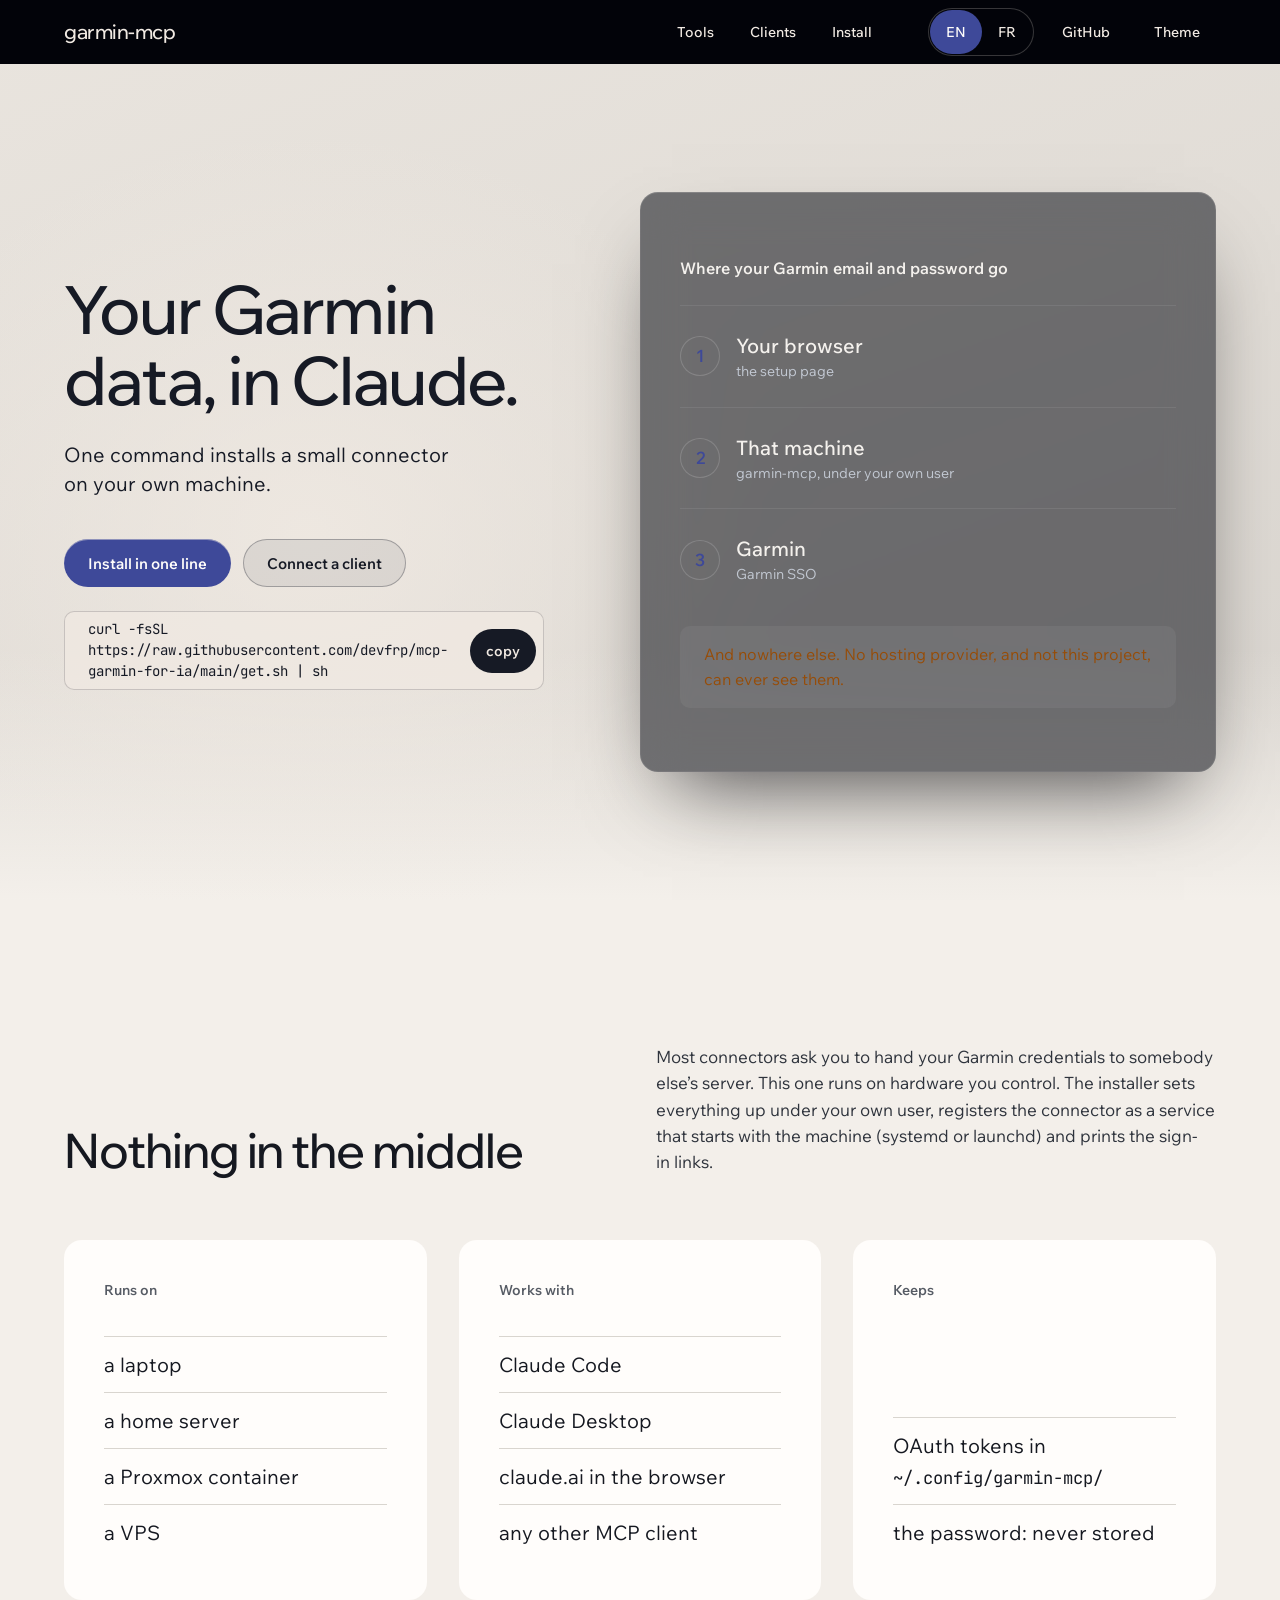
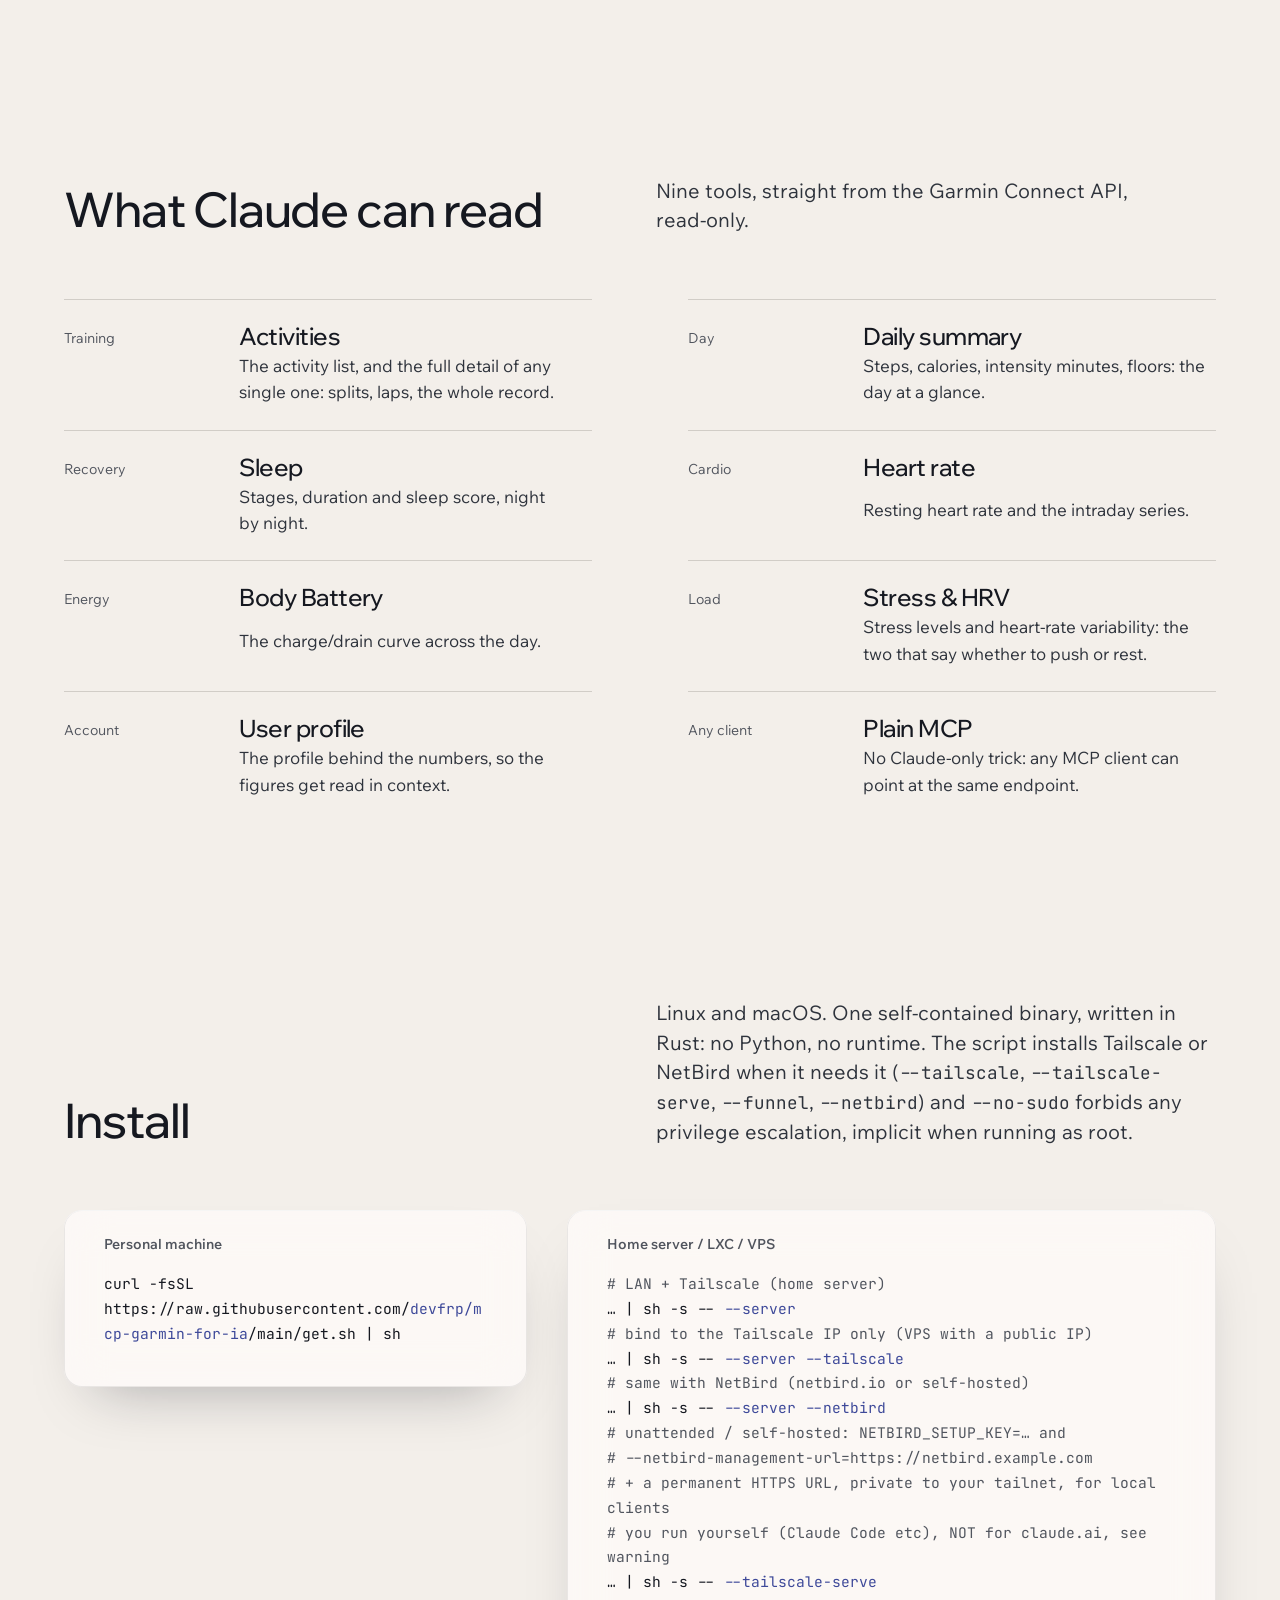
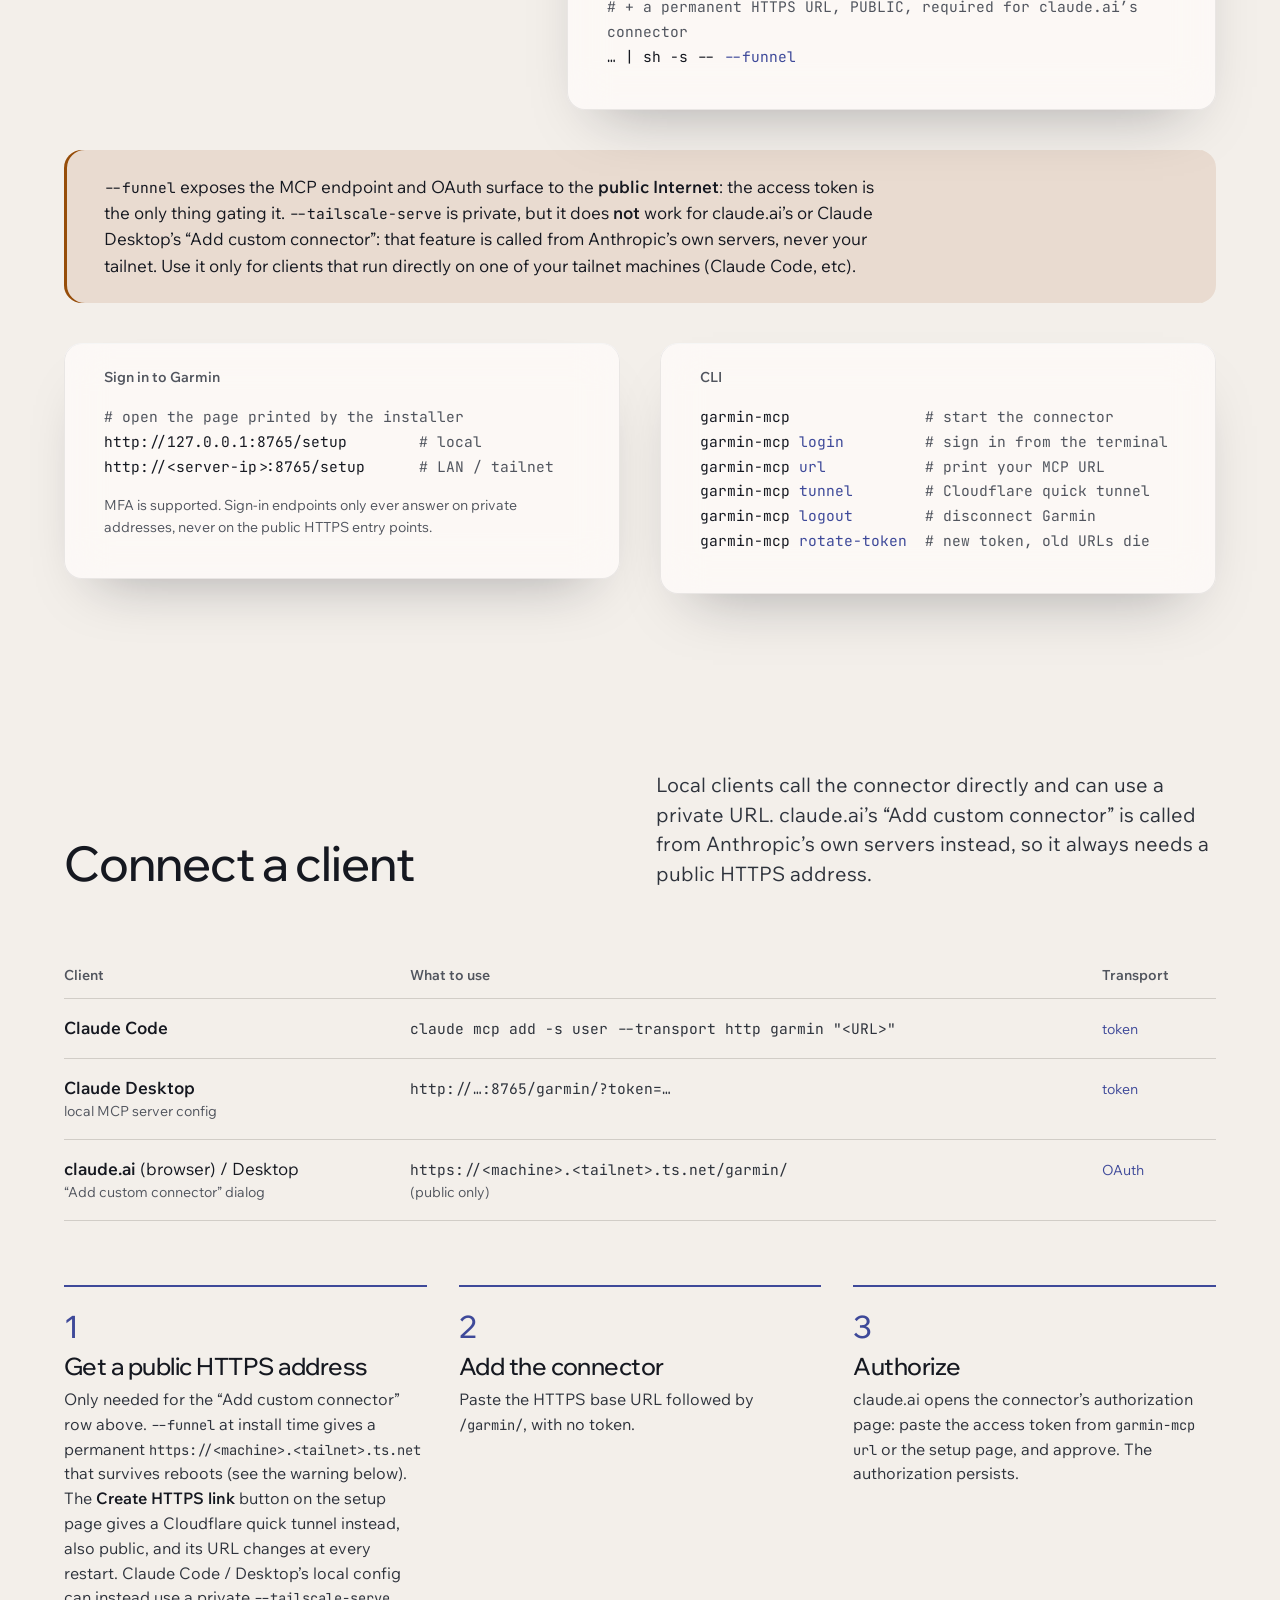
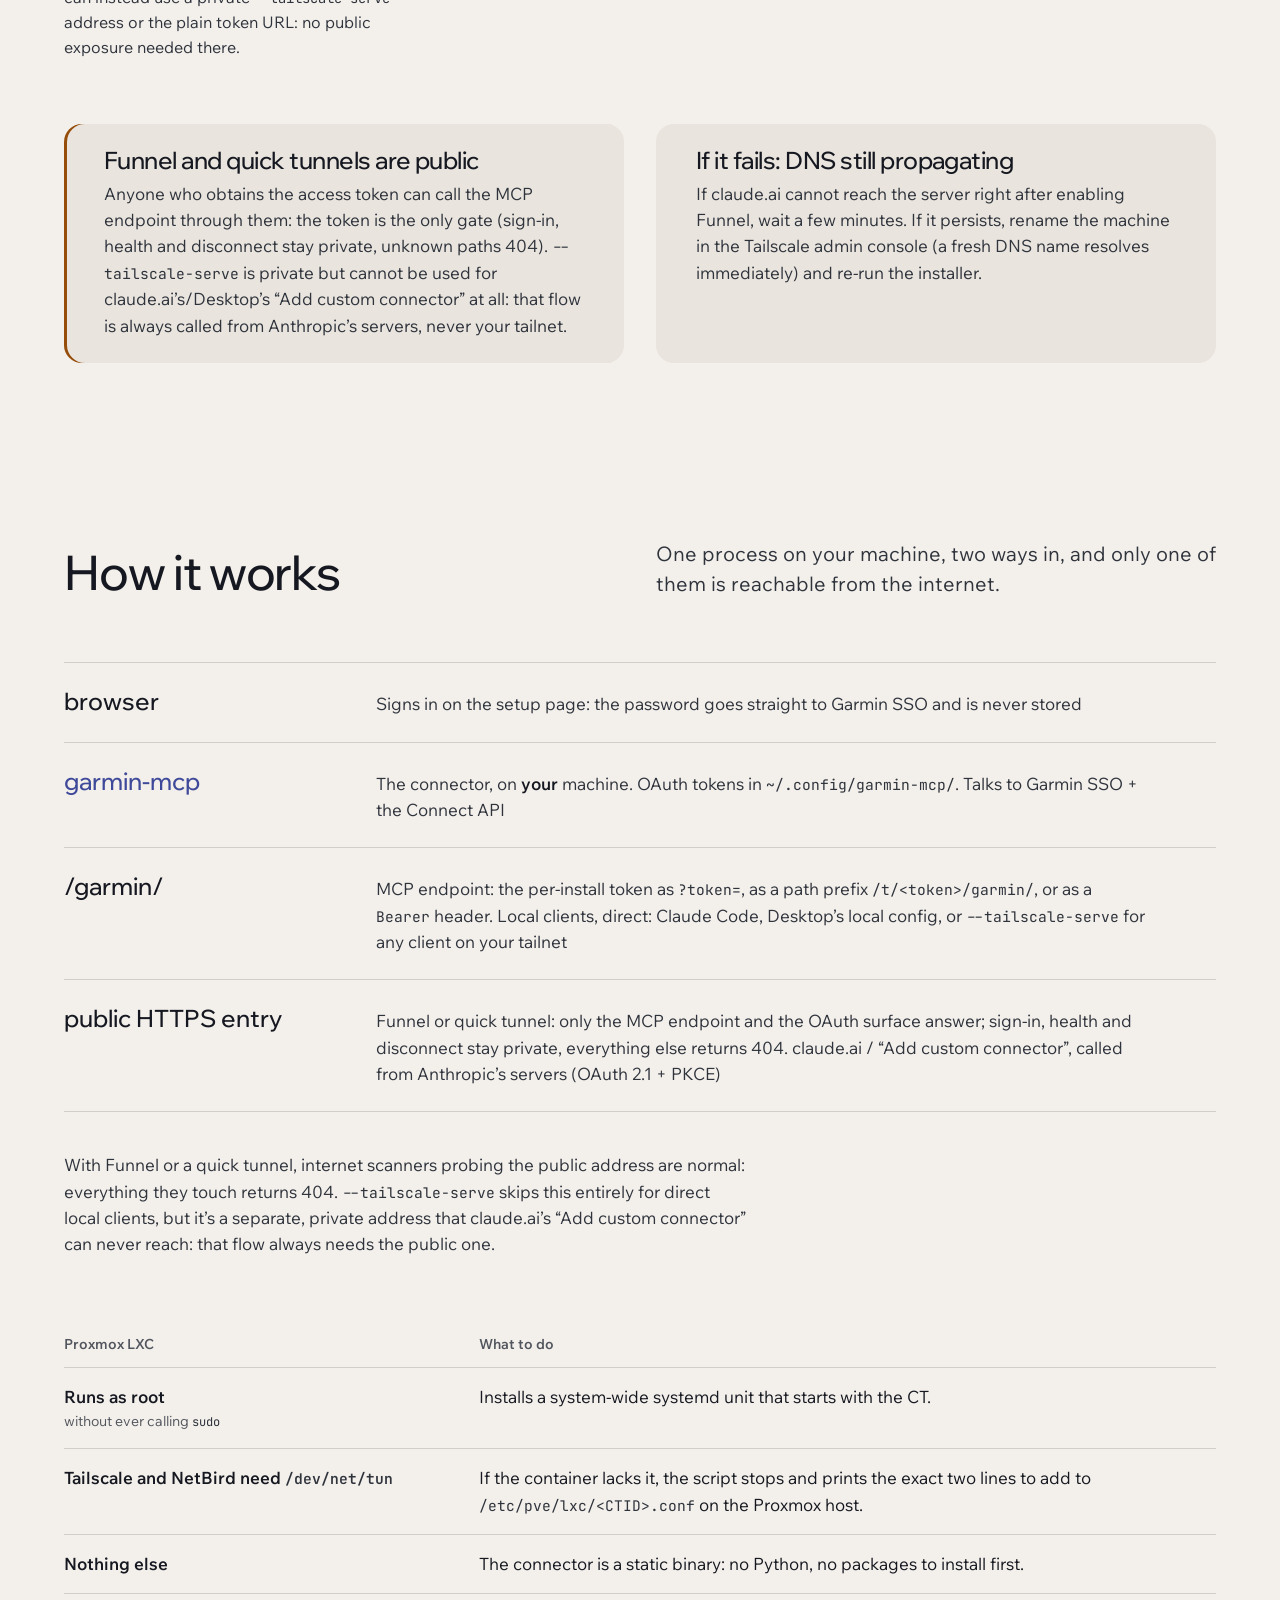
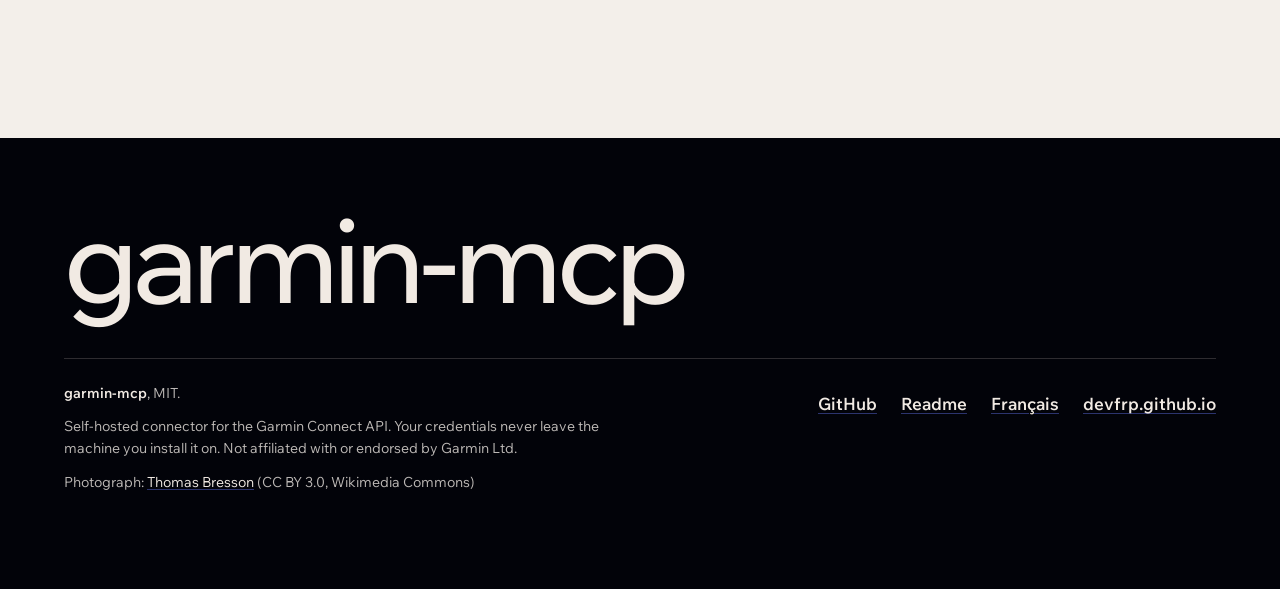
==== commit 3bf1148e: "Connecteur réécrit en Rust + prise en charge de NetBird - Le connecteur Python (garth, FastAPI, Fast" ====
--- a/docs/index.html
+++ b/docs/index.html
@@ -127,7 +127,7 @@
     <div class="container">
       <div class="head">
         <h2>Install</h2>
-        <p class="lead">Linux and macOS. The script installs Tailscale when it needs it (<code>--tailscale</code>, <code>--tailscale-serve</code>, <code>--funnel</code>) and <code>--no-sudo</code> forbids any privilege escalation, implicit when running as root.</p>
+        <p class="lead">Linux and macOS. One self-contained binary, written in Rust: no Python, no runtime. The script installs Tailscale or NetBird when it needs it (<code>--tailscale</code>, <code>--tailscale-serve</code>, <code>--funnel</code>, <code>--netbird</code>) and <code>--no-sudo</code> forbids any privilege escalation, implicit when running as root.</p>
       </div>
       <div class="codes">
         <figure class="glass code">
@@ -140,6 +140,10 @@
 … | sh -s -- <span class="f">--server</span>
 <span class="c"># bind to the Tailscale IP only (VPS with a public IP)</span>
 … | sh -s -- <span class="f">--server --tailscale</span>
+<span class="c"># same with NetBird (netbird.io or self-hosted)</span>
+… | sh -s -- <span class="f">--server --netbird</span>
+<span class="c"># unattended / self-hosted: NETBIRD_SETUP_KEY=… and</span>
+<span class="c"># --netbird-management-url=https://netbird.example.com</span>
 <span class="c"># + a permanent HTTPS URL, private to your tailnet, for local clients</span>
 <span class="c"># you run yourself (Claude Code etc), NOT for claude.ai, see warning</span>
 … | sh -s -- <span class="f">--tailscale-serve</span>
@@ -214,8 +218,8 @@
         <thead><tr><th>Proxmox LXC</th><th>What to do</th></tr></thead>
         <tbody>
           <tr><td><b>Runs as root</b><small>without ever calling <code>sudo</code></small></td><td>Installs a system-wide systemd unit that starts with the CT.</td></tr>
-          <tr><td><b>Tailscale needs <code>/dev/net/tun</code></b></td><td>If the container lacks it, the script stops and prints the exact two lines to add to <code>/etc/pve/lxc/&lt;CTID&gt;.conf</code> on the Proxmox host.</td></tr>
-          <tr><td><b>Debian containers</b></td><td>Need <code>apt install python3-venv</code> first.</td></tr>
+          <tr><td><b>Tailscale and NetBird need <code>/dev/net/tun</code></b></td><td>If the container lacks it, the script stops and prints the exact two lines to add to <code>/etc/pve/lxc/&lt;CTID&gt;.conf</code> on the Proxmox host.</td></tr>
+          <tr><td><b>Nothing else</b></td><td>The connector is a static binary: no Python, no packages to install first.</td></tr>
         </tbody>
       </table></div>
     </div>
